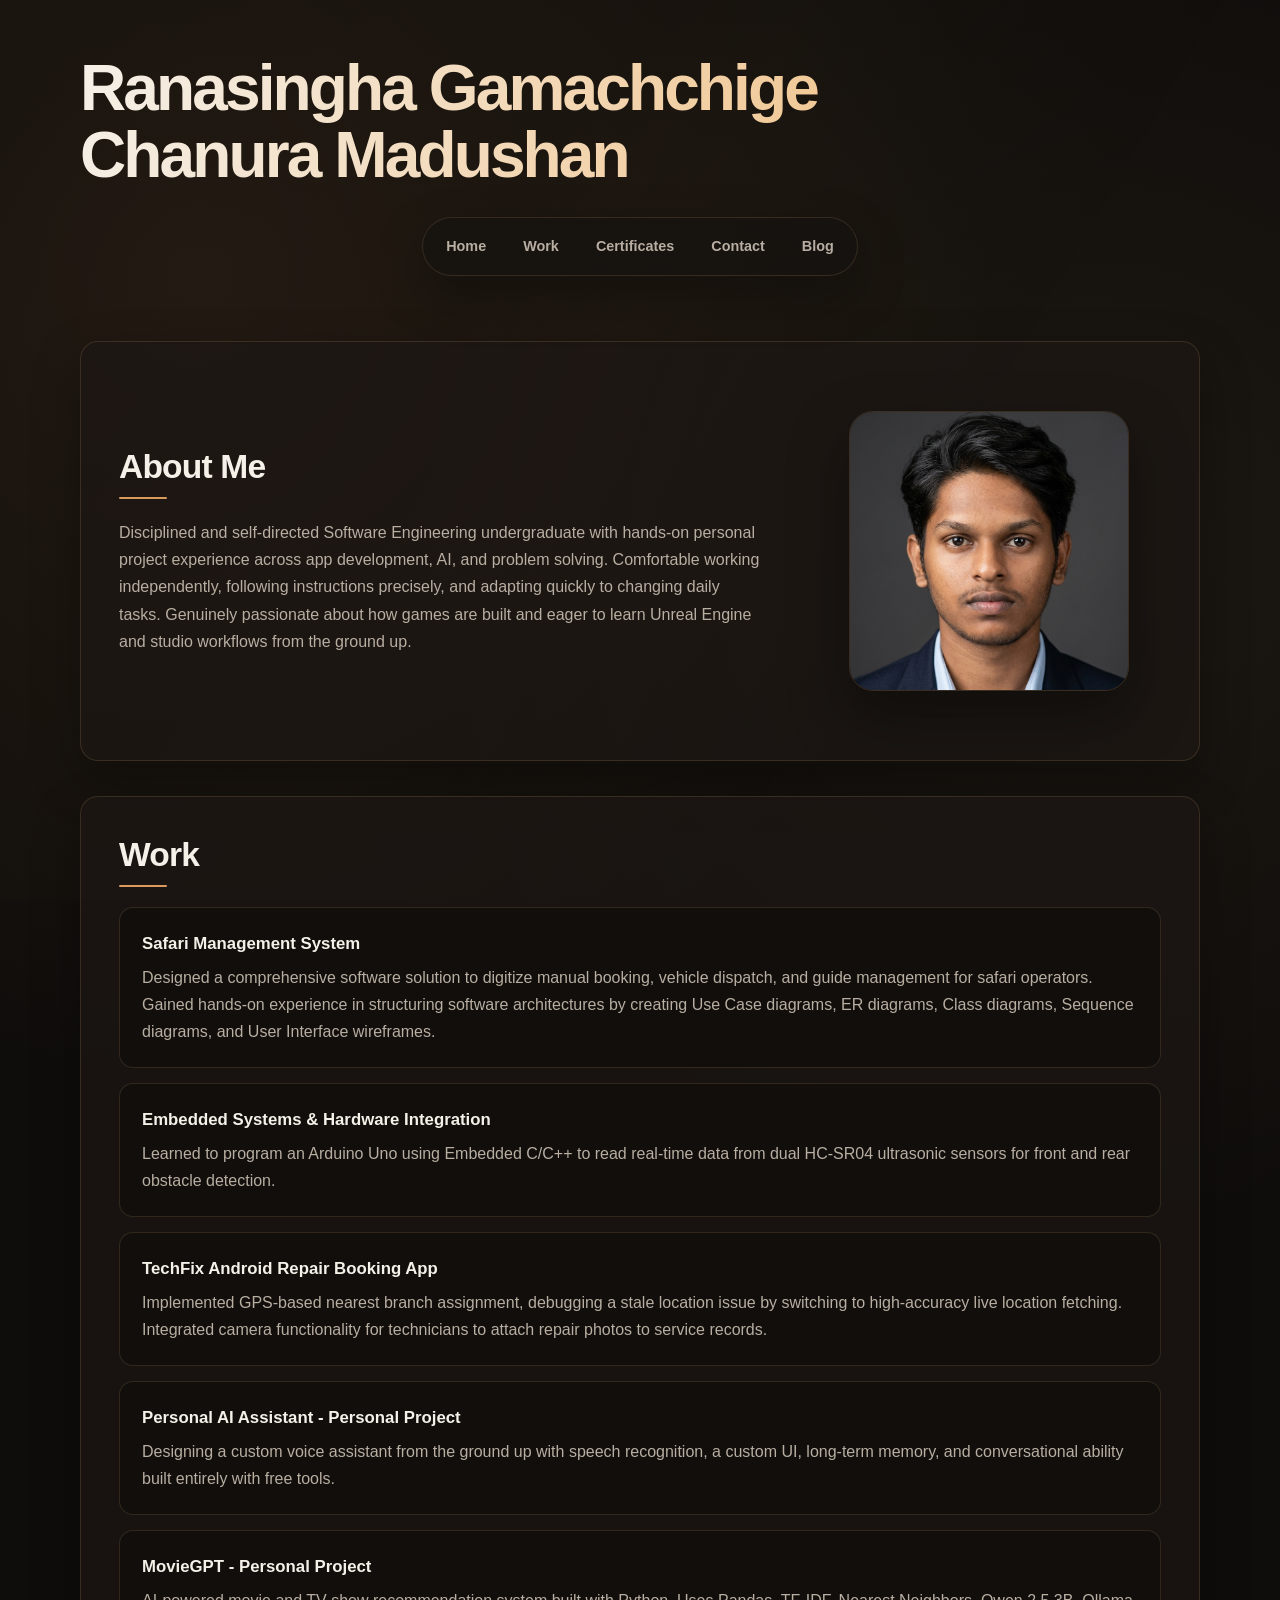
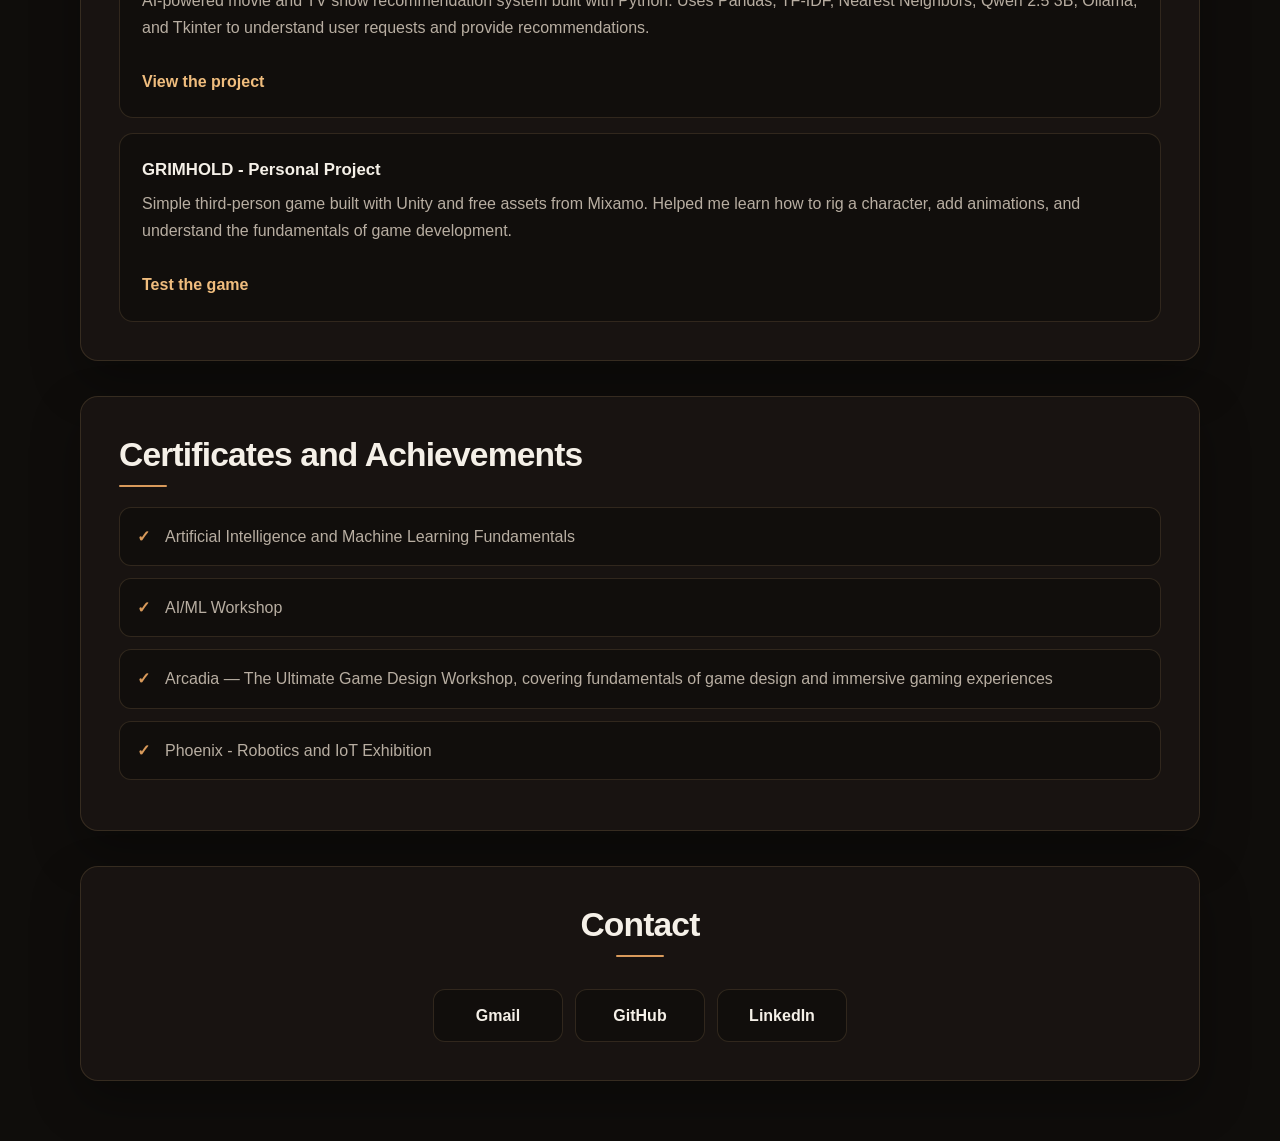
==== index.html @ 8b83798d "Add MovieGPT to personal projects" ====
<!DOCTYPE html>
<html lang="en">
<head>
    <meta charset="UTF-8">
    <meta name="viewport" content="width=device-width, initial-scale=1.0">
    <title>RGC Madushan</title>
    <link rel="stylesheet" href="style.css">
</head>

<body>

    <header>
        <h1>Ranasingha Gamachchige Chanura Madushan</h1>

        <nav>
            <a href="#home">Home</a>
            <a href="#work">Work</a>
            <a href="#certificatesandachievements">Certificates</a>
            <a href="#contact">Contact</a>
            <a href="blog.html">Blog</a>
        </nav>
    </header>

    <main>

        <section id="home" class="home">
            <div class="home-content">
                <h3>About Me</h3>

                <p>
                    Disciplined and self-directed Software Engineering undergraduate
                    with hands-on personal project experience across app development,
                    AI, and problem solving. Comfortable working independently,
                    following instructions precisely, and adapting quickly to changing
                    daily tasks. Genuinely passionate about how games are built and
                    eager to learn Unreal Engine and studio workflows from the ground up.
                </p>
            </div>

            <img src="pfp.png" alt="Image of Chanura">
        </section>


        <section id="work" class="work">
            <h3>Work</h3>

            <p>
                <strong>Safari Management System</strong><br>
                Designed a comprehensive software solution to digitize manual booking,
                vehicle dispatch, and guide management for safari operators. Gained
                hands-on experience in structuring software architectures by creating
                Use Case diagrams, ER diagrams, Class diagrams, Sequence diagrams,
                and User Interface wireframes.
            </p>

            <p>
                <strong>Embedded Systems & Hardware Integration</strong><br>
                Learned to program an Arduino Uno using Embedded C/C++ to read real-time
                data from dual HC-SR04 ultrasonic sensors for front and rear obstacle
                detection.
            </p>

            <p>
                <strong>TechFix Android Repair Booking App</strong><br>
                Implemented GPS-based nearest branch assignment, debugging a stale
                location issue by switching to high-accuracy live location fetching.
                Integrated camera functionality for technicians to attach repair
                photos to service records.
            </p>

            <p>
                <strong>Personal AI Assistant - Personal Project</strong><br>
                Designing a custom voice assistant from the ground up with speech
                recognition, a custom UI, long-term memory, and conversational ability
                built entirely with free tools.
            </p>

            <p>
                <strong>MovieGPT - Personal Project</strong><br>
                AI-powered movie and TV show recommendation system built with Python.
                Uses Pandas, TF-IDF, Nearest Neighbors, Qwen 2.5 3B, Ollama, and
                Tkinter to understand user requests and provide recommendations.
                <br><br>
                <a href="https://github.com/chanura-madushan/MovieGPT" target="_blank">
                    View the project
                </a>
            </p>

            <p>
                <strong>GRIMHOLD - Personal Project</strong><br>
                Simple third-person game built with Unity and free assets from Mixamo.
                Helped me learn how to rig a character, add animations, and understand
                the fundamentals of game development.
                <br><br>
                <a href="https://github.com/chanura-madushan/grimhold" target="_blank">
                    Test the game
                </a>
            </p>
        </section>


        <section id="certificatesandachievements" class="certificatesandachievements">
            <h3>Certificates and Achievements</h3>

            <ul>
                <li>Artificial Intelligence and Machine Learning Fundamentals</li>
                <li>AI/ML Workshop</li>
                <li>Arcadia — The Ultimate Game Design Workshop, covering fundamentals of game design and immersive gaming experiences</li>
                <li>Phoenix - Robotics and IoT Exhibition</li>
            </ul>
        </section>


        <section id="contact" class="contact">
            <h3>Contact</h3>

            <a href="mailto:chanuramadushan18@gmail.com">Gmail</a>
            <a href="https://github.com/chanura-madushan" target="_blank">GitHub</a>
            <a href="https://www.linkedin.com/in/rgcmadushan" target="_blank">LinkedIn</a>
        </section>

    </main>

</body>
</html>
---- style.css ----
:root {
    --bg: #0f0d0b;
    --bg-soft: #171310;
    --card: #1d1814;
    --card-hover: #251e19;
    --text: #f5f0e8;
    --muted: #b8aea2;
    --accent: #d99a5b;
    --accent-light: #f0bd7e;
    --border: rgba(240, 189, 126, 0.14);
    --shadow: 0 20px 50px rgba(0, 0, 0, 0.3);
    --radius: 18px;
    --max-width: 1120px;
}

* {
    box-sizing: border-box;
    margin: 0;
    padding: 0;
}

html {
    scroll-behavior: smooth;
    scroll-padding-top: 110px;
}

body {
    min-height: 100vh;
    font-family: -apple-system, BlinkMacSystemFont, "SF Pro Display", "SF Pro Text", "Helvetica Neue", Arial, sans-serif;
    color: var(--text);
    background:
        radial-gradient(circle at 15% 10%, rgba(217, 154, 91, 0.09), transparent 30%),
        radial-gradient(circle at 85% 20%, rgba(240, 189, 126, 0.06), transparent 28%),
        var(--bg);
    line-height: 1.7;
    overflow-x: hidden;
}

body::before {
    content: "";
    position: fixed;
    inset: 0;
    z-index: -1;
    pointer-events: none;
    background:
        linear-gradient(
            120deg,
            transparent 0%,
            rgba(217, 154, 91, 0.025) 45%,
            transparent 70%
        );
    animation: backgroundMove 12s ease-in-out infinite alternate;
}

a {
    color: inherit;
    text-decoration: none;
}

img {
    display: block;
    max-width: 100%;
}

header {
    width: min(92%, var(--max-width));
    margin: 0 auto;
    padding-top: 55px;
}

h1 {
    max-width: 950px;
    margin-bottom: 28px;
    font-size: clamp(2.2rem, 5vw, 4.5rem);
    line-height: 1.05;
    letter-spacing: -0.045em;
    font-weight: 700;
    background: linear-gradient(
        110deg,
        var(--text),
        var(--accent-light)
    );
    -webkit-background-clip: text;
    background-clip: text;
    color: transparent;
}

nav {
    position: sticky;
    top: 18px;
    z-index: 1000;
    display: flex;
    justify-content: center;
    align-items: center;
    flex-wrap: wrap;
    gap: 5px;
    width: fit-content;
    max-width: 100%;
    margin: 0 auto 65px;
    padding: 7px;
    background: rgba(23, 19, 16, 0.82);
    border: 1px solid var(--border);
    border-radius: 999px;
    box-shadow: var(--shadow);
    backdrop-filter: blur(18px);
}

nav a {
    padding: 9px 16px;
    border-radius: 999px;
    color: var(--muted);
    font-size: 0.9rem;
    font-weight: 600;
    transition:
        color 0.25s ease,
        background 0.25s ease,
        transform 0.25s ease;
}

nav a:hover {
    color: var(--text);
    background: rgba(217, 154, 91, 0.14);
    transform: translateY(-1px);
}

main {
    width: 100%;
}

section {
    width: min(92%, var(--max-width));
    margin: 0 auto 35px;
    padding: 38px;
    background: rgba(29, 24, 20, 0.7);
    border: 1px solid var(--border);
    border-radius: var(--radius);
    box-shadow: var(--shadow);
    animation: sectionAppear 0.8s ease both;
}

section h3 {
    margin-bottom: 20px;
    color: var(--text);
    font-size: clamp(1.6rem, 3vw, 2.1rem);
    line-height: 1.2;
    letter-spacing: -0.025em;
}

section h3::after {
    content: "";
    display: block;
    width: 48px;
    height: 2px;
    margin-top: 10px;
    background: var(--accent);
    border-radius: 999px;
}

p {
    color: var(--muted);
}

.home {
    display: grid;
    grid-template-columns: 1.5fr 0.8fr;
    gap: 55px;
    align-items: center;
    min-height: 420px;
}

.home-content {
    display: flex;
    flex-direction: column;
    justify-content: center;
}

.home p {
    max-width: 680px;
}

.home img {
    width: min(100%, 280px);
    aspect-ratio: 1;
    justify-self: center;
    object-fit: cover;
    border-radius: 24px;
    border: 1px solid var(--border);
    box-shadow: 0 25px 60px rgba(0, 0, 0, 0.4);
    transition:
        transform 0.4s ease,
        border-color 0.4s ease;
}

.home img:hover {
    transform: translateY(-6px);
    border-color: rgba(217, 154, 91, 0.4);
}

.work > p {
    margin-top: 15px;
    padding: 22px;
    background: rgba(15, 13, 11, 0.65);
    border: 1px solid var(--border);
    border-radius: 14px;
    transition:
        transform 0.3s ease,
        background 0.3s ease,
        border-color 0.3s ease;
}

.work > p:hover {
    transform: translateY(-4px);
    background: var(--card-hover);
    border-color: rgba(217, 154, 91, 0.3);
}

.work strong {
    display: inline-block;
    margin-bottom: 5px;
    color: var(--text);
    font-size: 1.05rem;
}

.work a {
    color: var(--accent-light);
    font-weight: 600;
    transition: color 0.2s ease;
}

.work a:hover {
    color: var(--text);
}

.certificatesandachievements ul {
    list-style: none;
}

.certificatesandachievements li {
    position: relative;
    margin: 12px 0;
    padding: 15px 18px 15px 45px;
    color: var(--muted);
    background: rgba(15, 13, 11, 0.65);
    border: 1px solid var(--border);
    border-radius: 12px;
    transition:
        transform 0.25s ease,
        border-color 0.25s ease;
}

.certificatesandachievements li::before {
    content: "✓";
    position: absolute;
    left: 17px;
    color: var(--accent);
    font-weight: 700;
}

.certificatesandachievements li:hover {
    transform: translateX(4px);
    border-color: rgba(217, 154, 91, 0.3);
}

.contact {
    display: flex;
    justify-content: center;
    align-items: center;
    flex-wrap: wrap;
    gap: 12px;
    margin-bottom: 60px;
}

.contact h3 {
    width: 100%;
    text-align: center;
}

.contact h3::after {
    margin-left: auto;
    margin-right: auto;
}

.contact a {
    min-width: 130px;
    padding: 12px 20px;
    text-align: center;
    color: var(--text);
    background: rgba(15, 13, 11, 0.65);
    border: 1px solid var(--border);
    border-radius: 12px;
    font-weight: 600;
    transition:
        color 0.25s ease,
        background 0.25s ease,
        border-color 0.25s ease,
        transform 0.25s ease;
}

.contact a:hover {
    color: #17110c;
    background: var(--accent);
    border-color: var(--accent);
    transform: translateY(-3px);
}

::selection {
    color: #17110c;
    background: var(--accent);
}

::-webkit-scrollbar {
    width: 9px;
}

::-webkit-scrollbar-track {
    background: var(--bg);
}

::-webkit-scrollbar-thumb {
    background: #3a3028;
    border-radius: 10px;
}

::-webkit-scrollbar-thumb:hover {
    background: #58483b;
}

@keyframes backgroundMove {
    0% {
        transform: translate3d(-2%, -1%, 0) scale(1);
    }

    100% {
        transform: translate3d(2%, 1%, 0) scale(1.05);
    }
}

@keyframes sectionAppear {
    from {
        opacity: 0;
        transform: translateY(18px);
    }

    to {
        opacity: 1;
        transform: translateY(0);
    }
}

@media (max-width: 780px) {
    header {
        padding-top: 30px;
    }

    h1 {
        margin-bottom: 22px;
    }

    nav {
        position: static;
        width: 92%;
        margin-bottom: 35px;
        border-radius: 16px;
    }

    nav a {
        flex: 1 1 110px;
        text-align: center;
    }

    section {
        padding: 26px;
    }

    .home {
        grid-template-columns: 1fr;
        gap: 30px;
        min-height: auto;
    }

    .home img {
        grid-row: 1;
        width: 220px;
    }

    .home-content {
        grid-row: 2;
    }
}

@media (max-width: 480px) {
    header {
        width: 94%;
    }

    h1 {
        font-size: 2.2rem;
    }

    nav {
        width: 94%;
        padding: 6px;
    }

    nav a {
        padding: 8px 9px;
        font-size: 0.82rem;
    }

    section {
        width: 94%;
        padding: 21px;
        border-radius: 14px;
    }

    .home img {
        width: 190px;
    }

    .contact {
        flex-direction: column;
    }

    .contact a {
        width: 100%;
    }
}
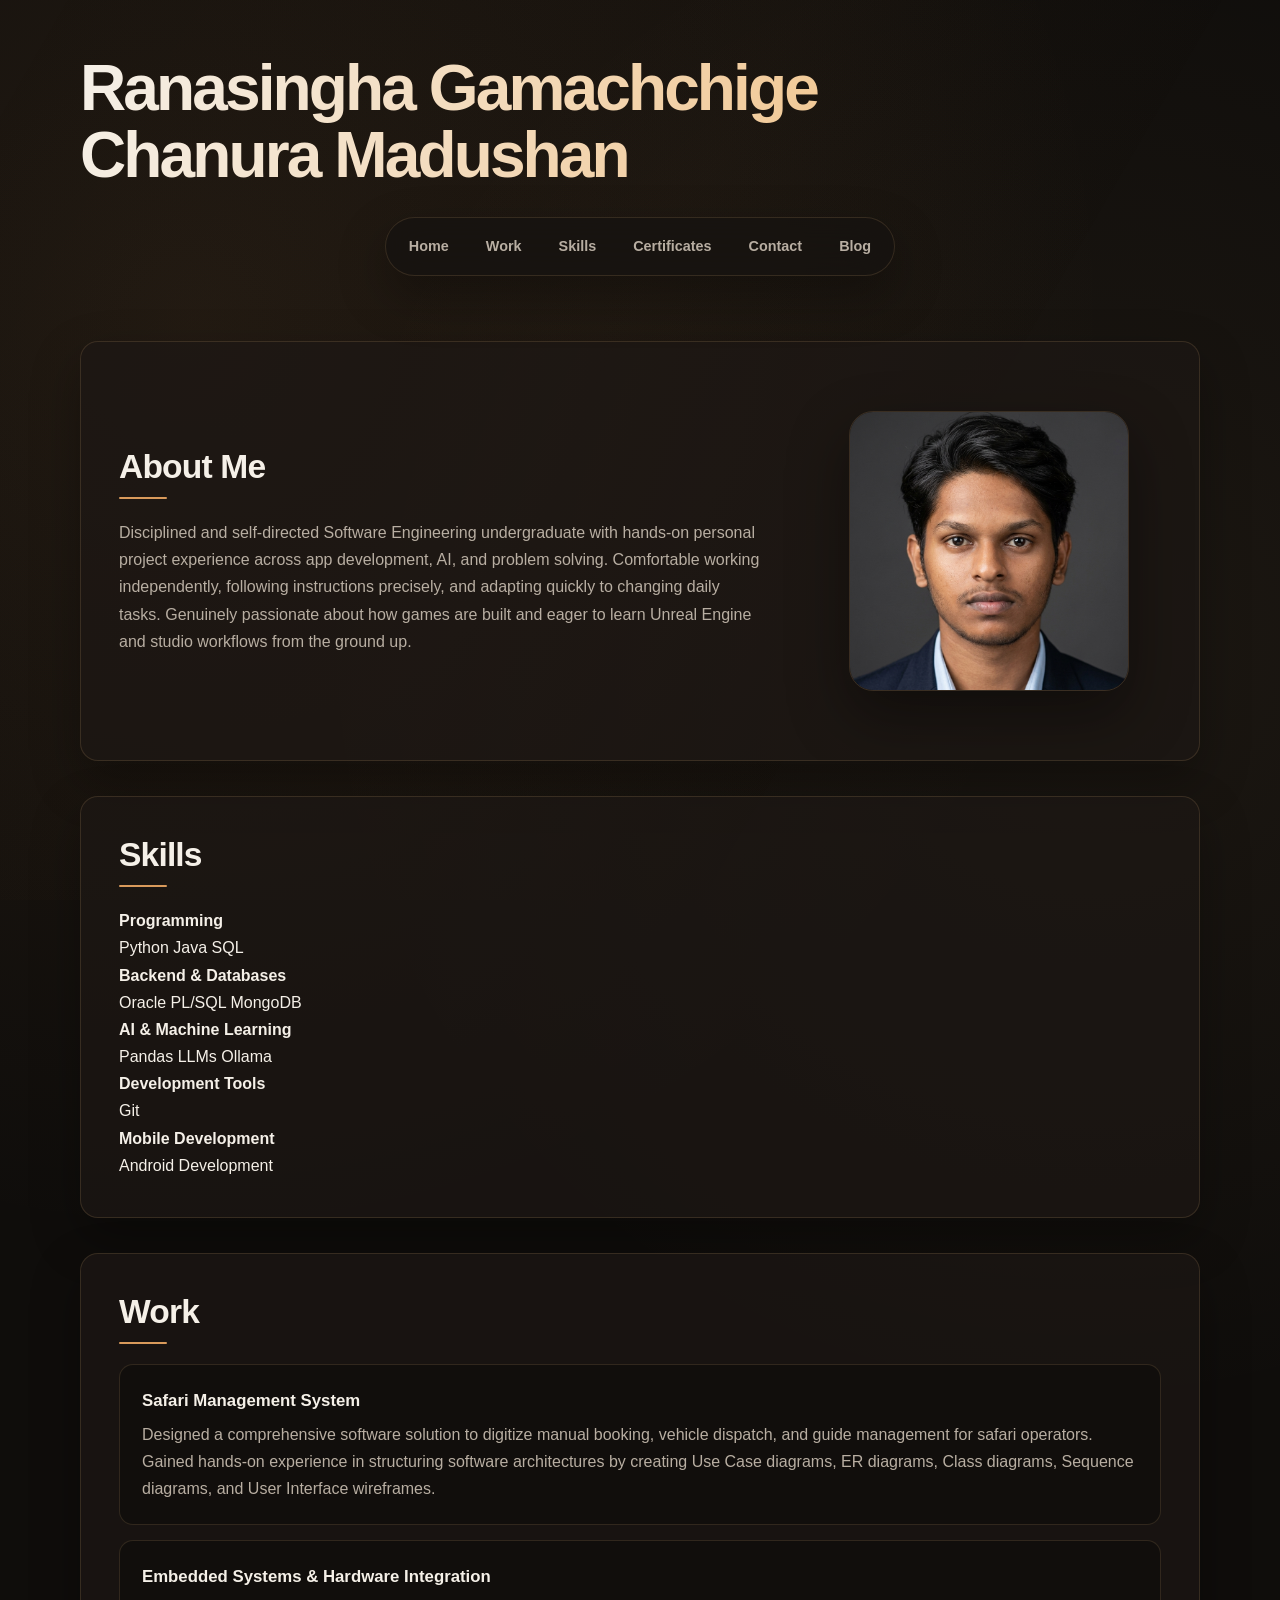
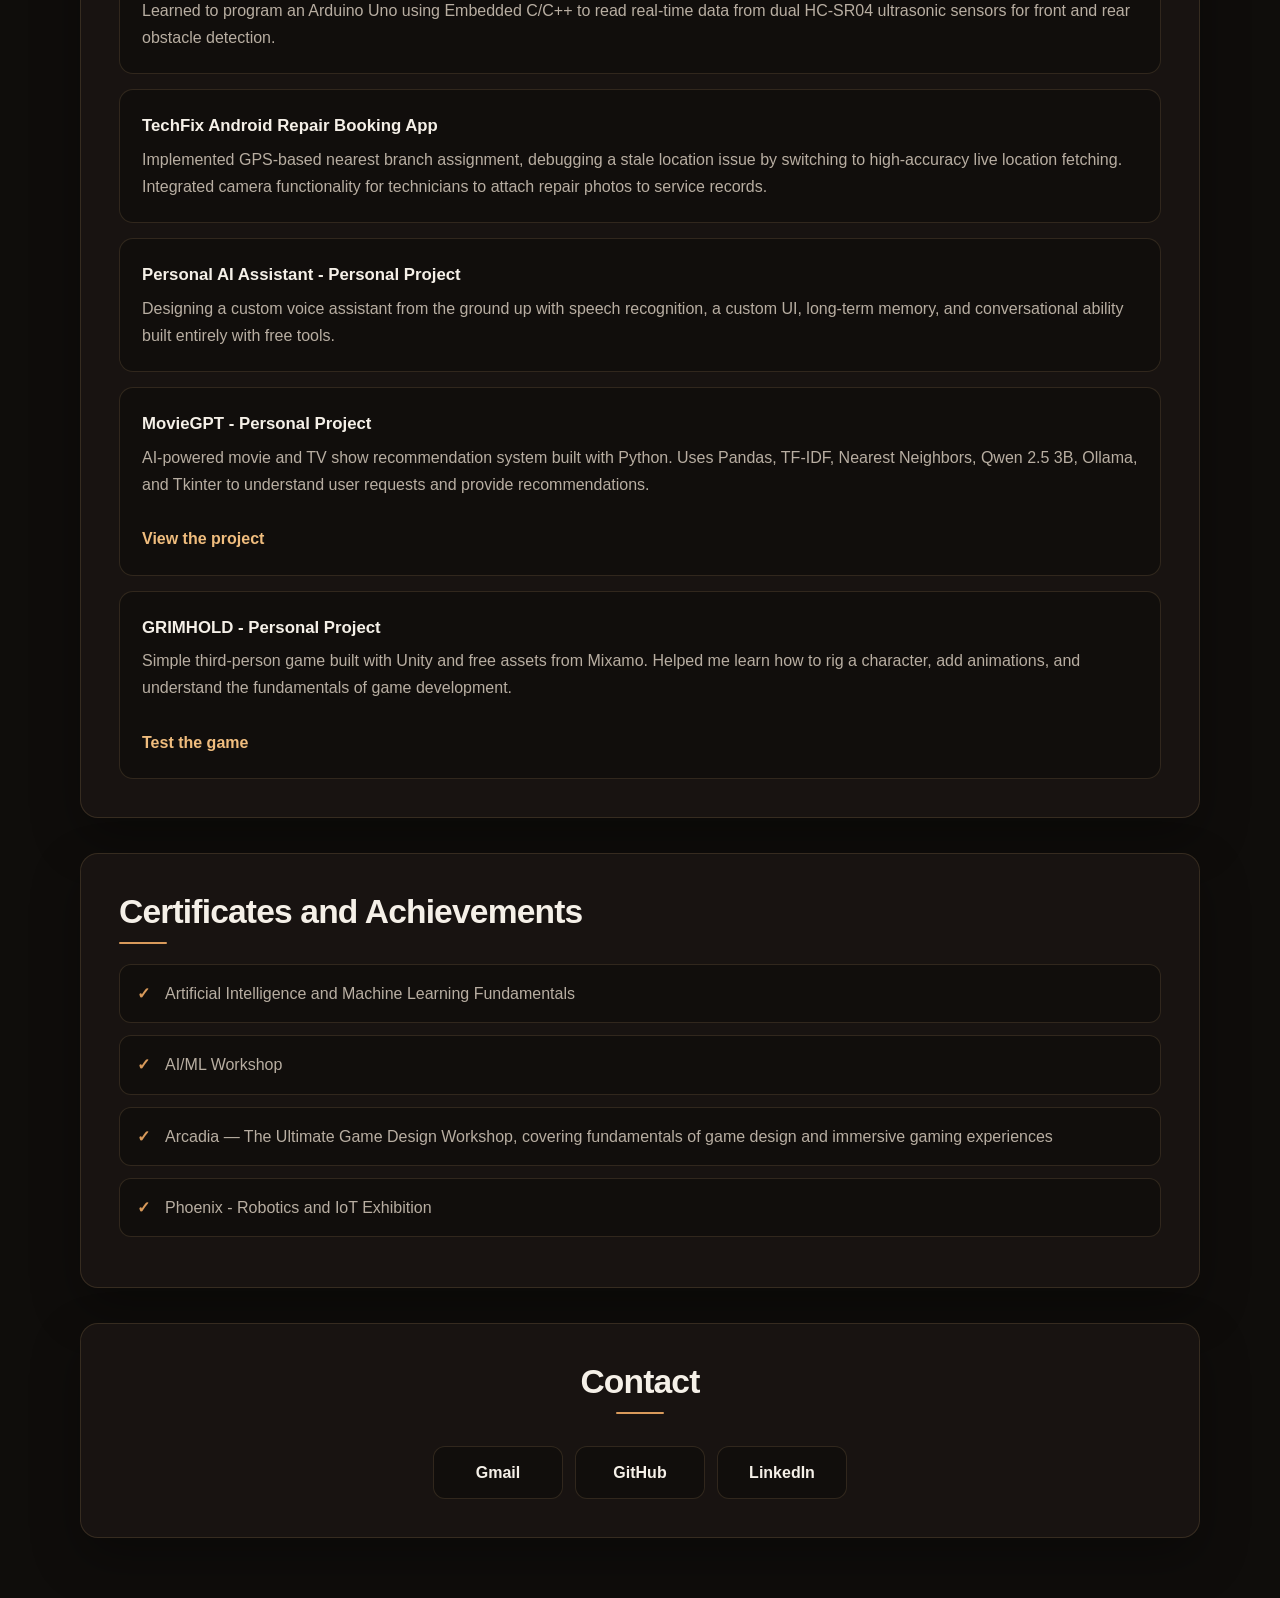
==== commit 7bdb3fde: "Add categorized skills section" ====
--- a/index.html
+++ b/index.html
@@ -15,6 +15,7 @@
         <nav>
             <a href="#home">Home</a>
             <a href="#work">Work</a>
+            <a href="#skills">Skills</a>
             <a href="#certificatesandachievements">Certificates</a>
             <a href="#contact">Contact</a>
             <a href="blog.html">Blog</a>
@@ -38,6 +39,53 @@
             </div>
 
             <img src="pfp.png" alt="Image of Chanura">
+        </section>
+
+
+        <section id="skills" class="skills">
+            <h3>Skills</h3>
+
+            <div class="skills-grid">
+                <div class="skill-category">
+                    <h4>Programming</h4>
+                    <div class="skill-list">
+                        <span>Python</span>
+                        <span>Java</span>
+                        <span>SQL</span>
+                    </div>
+                </div>
+
+                <div class="skill-category">
+                    <h4>Backend & Databases</h4>
+                    <div class="skill-list">
+                        <span>Oracle PL/SQL</span>
+                        <span>MongoDB</span>
+                    </div>
+                </div>
+
+                <div class="skill-category">
+                    <h4>AI & Machine Learning</h4>
+                    <div class="skill-list">
+                        <span>Pandas</span>
+                        <span>LLMs</span>
+                        <span>Ollama</span>
+                    </div>
+                </div>
+
+                <div class="skill-category">
+                    <h4>Development Tools</h4>
+                    <div class="skill-list">
+                        <span>Git</span>
+                    </div>
+                </div>
+
+                <div class="skill-category">
+                    <h4>Mobile Development</h4>
+                    <div class="skill-list">
+                        <span>Android Development</span>
+                    </div>
+                </div>
+            </div>
         </section>
 
 
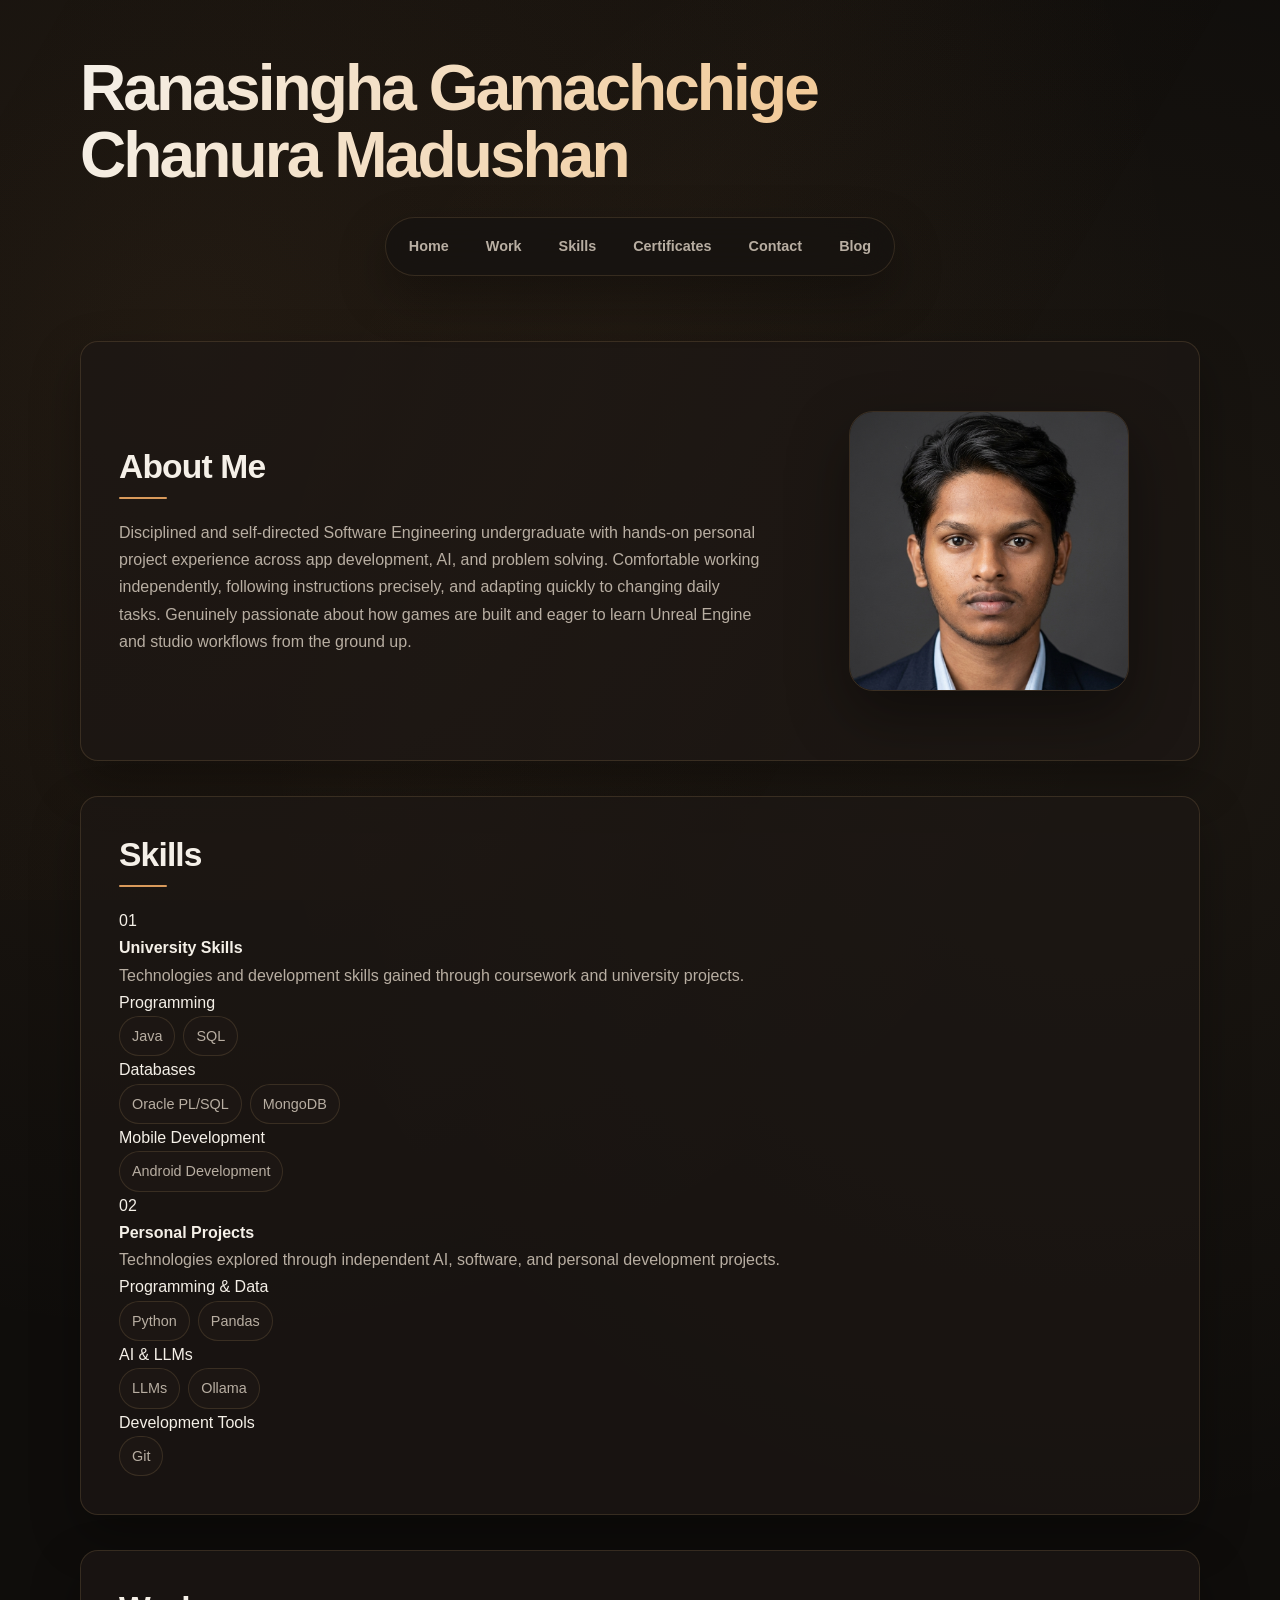
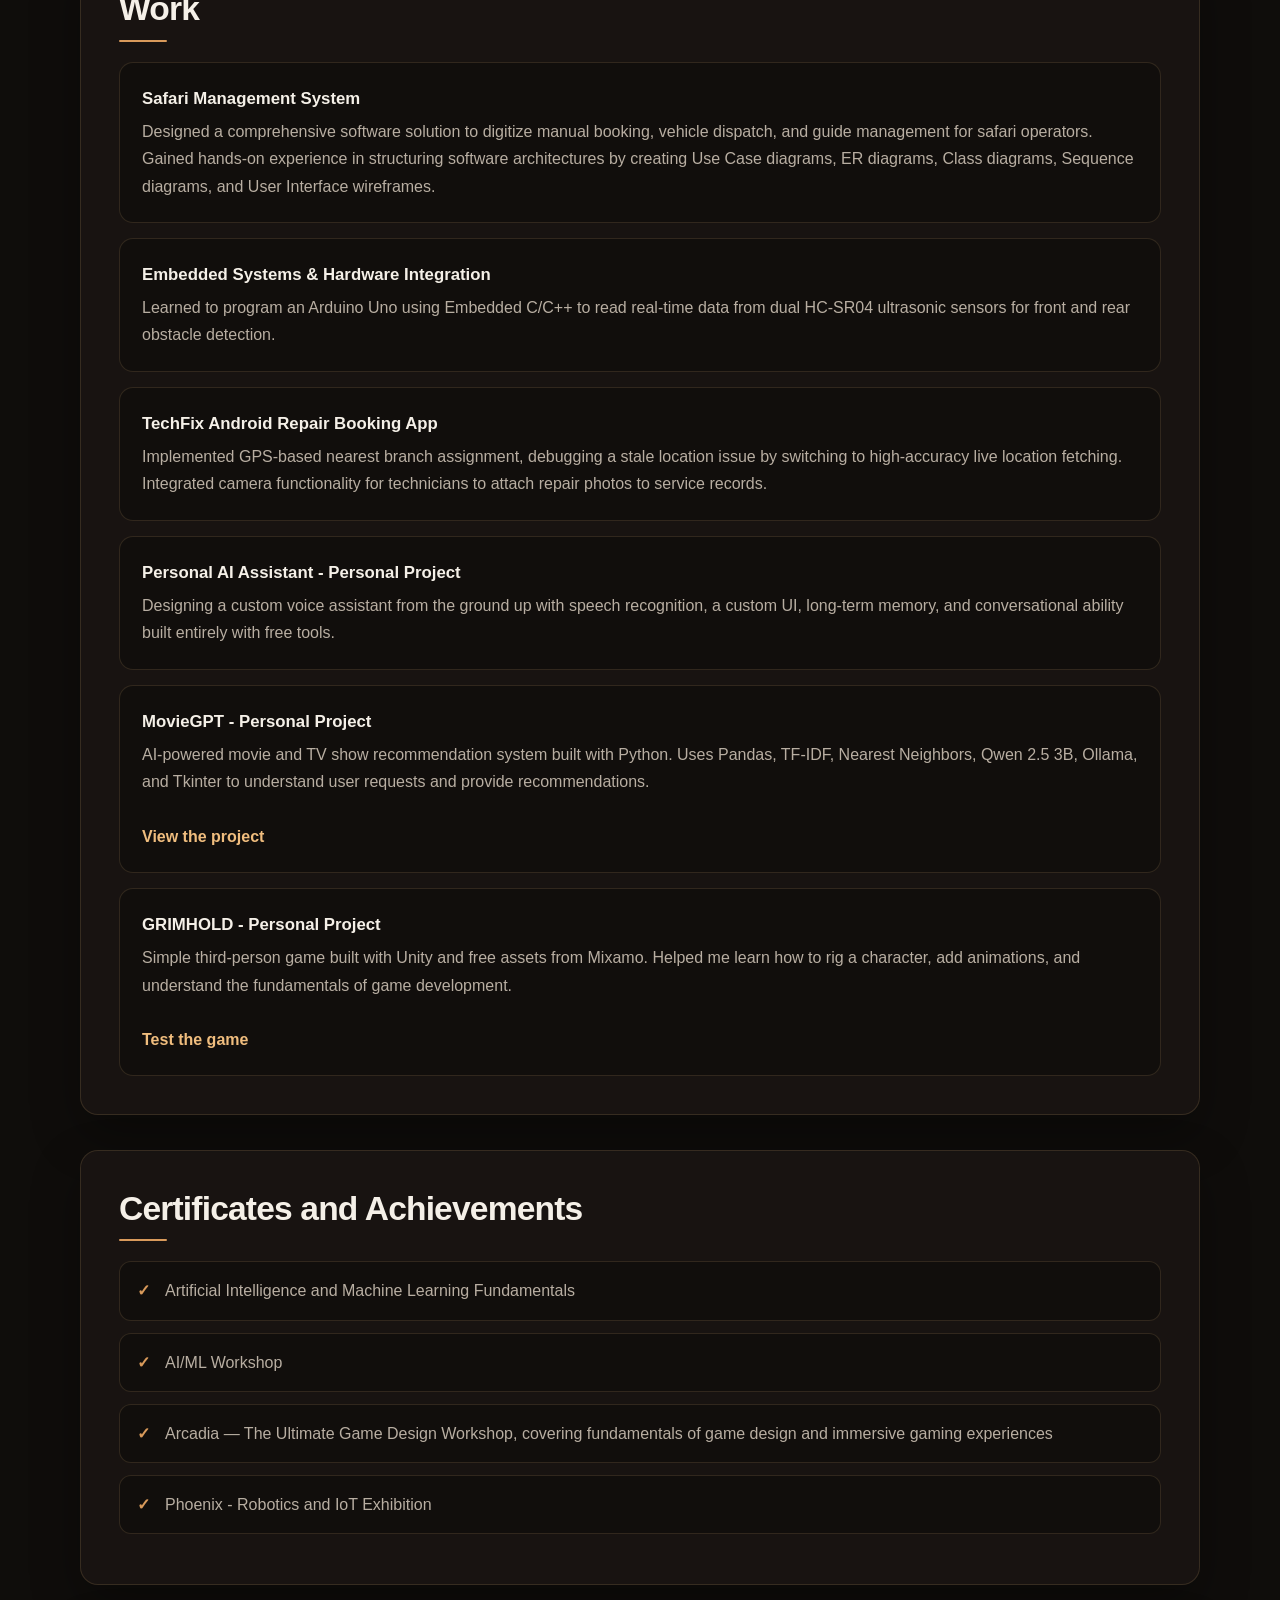
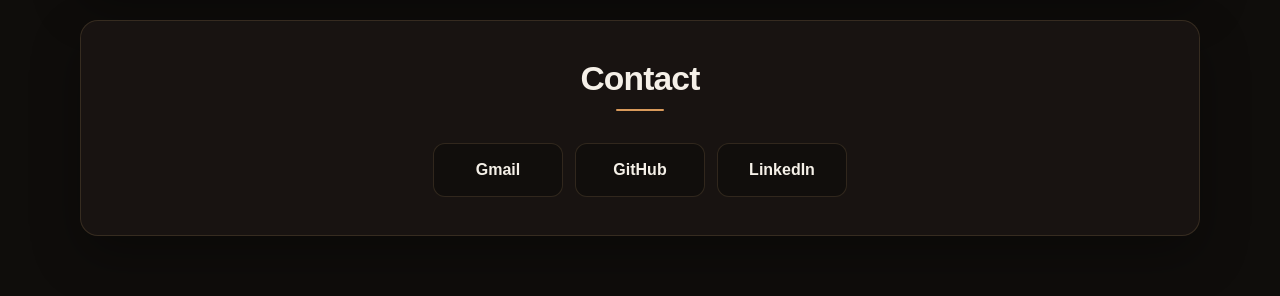
==== commit de07d938: "Separate university and personal skills" ====
--- a/index.html
+++ b/index.html
@@ -45,44 +45,74 @@
         <section id="skills" class="skills">
             <h3>Skills</h3>
 
-            <div class="skills-grid">
-                <div class="skill-category">
-                    <h4>Programming</h4>
-                    <div class="skill-list">
-                        <span>Python</span>
-                        <span>Java</span>
-                        <span>SQL</span>
+            <div class="skills-cards">
+                <div class="skills-card">
+                    <div class="skills-card-header">
+                        <span class="skills-card-number">01</span>
+                        <div>
+                            <h4>University Skills</h4>
+                            <p>Technologies and development skills gained through coursework and university projects.</p>
+                        </div>
+                    </div>
+
+                    <div class="skill-groups">
+                        <div class="skill-group">
+                            <span class="skill-label">Programming</span>
+                            <div class="skill-list">
+                                <span>Java</span>
+                                <span>SQL</span>
+                            </div>
+                        </div>
+
+                        <div class="skill-group">
+                            <span class="skill-label">Databases</span>
+                            <div class="skill-list">
+                                <span>Oracle PL/SQL</span>
+                                <span>MongoDB</span>
+                            </div>
+                        </div>
+
+                        <div class="skill-group">
+                            <span class="skill-label">Mobile Development</span>
+                            <div class="skill-list">
+                                <span>Android Development</span>
+                            </div>
+                        </div>
                     </div>
                 </div>
 
-                <div class="skill-category">
-                    <h4>Backend & Databases</h4>
-                    <div class="skill-list">
-                        <span>Oracle PL/SQL</span>
-                        <span>MongoDB</span>
-                    </div>
-                </div>
-
-                <div class="skill-category">
-                    <h4>AI & Machine Learning</h4>
-                    <div class="skill-list">
-                        <span>Pandas</span>
-                        <span>LLMs</span>
-                        <span>Ollama</span>
-                    </div>
-                </div>
-
-                <div class="skill-category">
-                    <h4>Development Tools</h4>
-                    <div class="skill-list">
-                        <span>Git</span>
-                    </div>
-                </div>
-
-                <div class="skill-category">
-                    <h4>Mobile Development</h4>
-                    <div class="skill-list">
-                        <span>Android Development</span>
+                <div class="skills-card skills-card-personal">
+                    <div class="skills-card-header">
+                        <span class="skills-card-number">02</span>
+                        <div>
+                            <h4>Personal Projects</h4>
+                            <p>Technologies explored through independent AI, software, and personal development projects.</p>
+                        </div>
+                    </div>
+
+                    <div class="skill-groups">
+                        <div class="skill-group">
+                            <span class="skill-label">Programming & Data</span>
+                            <div class="skill-list">
+                                <span>Python</span>
+                                <span>Pandas</span>
+                            </div>
+                        </div>
+
+                        <div class="skill-group">
+                            <span class="skill-label">AI & LLMs</span>
+                            <div class="skill-list">
+                                <span>LLMs</span>
+                                <span>Ollama</span>
+                            </div>
+                        </div>
+
+                        <div class="skill-group">
+                            <span class="skill-label">Development Tools</span>
+                            <div class="skill-list">
+                                <span>Git</span>
+                            </div>
+                        </div>
                     </div>
                 </div>
             </div>
--- a/style.css
+++ b/style.css
@@ -424,4 +424,54 @@
     .contact a {
         width: 100%;
     }
-}+}
+
+.skills-grid {
+    display: grid;
+    grid-template-columns: repeat(2, minmax(0, 1fr));
+    gap: 16px;
+}
+
+.skill-category {
+    padding: 22px;
+    background: rgba(15, 13, 11, 0.65);
+    border: 1px solid var(--border);
+    border-radius: 14px;
+    transition:
+        transform 0.3s ease,
+        background 0.3s ease,
+        border-color 0.3s ease;
+}
+
+.skill-category:hover {
+    transform: translateY(-4px);
+    background: var(--card-hover);
+    border-color: rgba(217, 154, 91, 0.3);
+}
+
+.skill-category h4 {
+    margin-bottom: 14px;
+    color: var(--text);
+    font-size: 1.05rem;
+}
+
+.skill-list {
+    display: flex;
+    flex-wrap: wrap;
+    gap: 8px;
+}
+
+.skill-list span {
+    padding: 7px 12px;
+    color: var(--muted);
+    background: rgba(29, 24, 20, 0.9);
+    border: 1px solid var(--border);
+    border-radius: 999px;
+    font-size: 0.9rem;
+}
+
+@media (max-width: 780px) {
+    .skills-grid {
+        grid-template-columns: 1fr;
+    }
+}
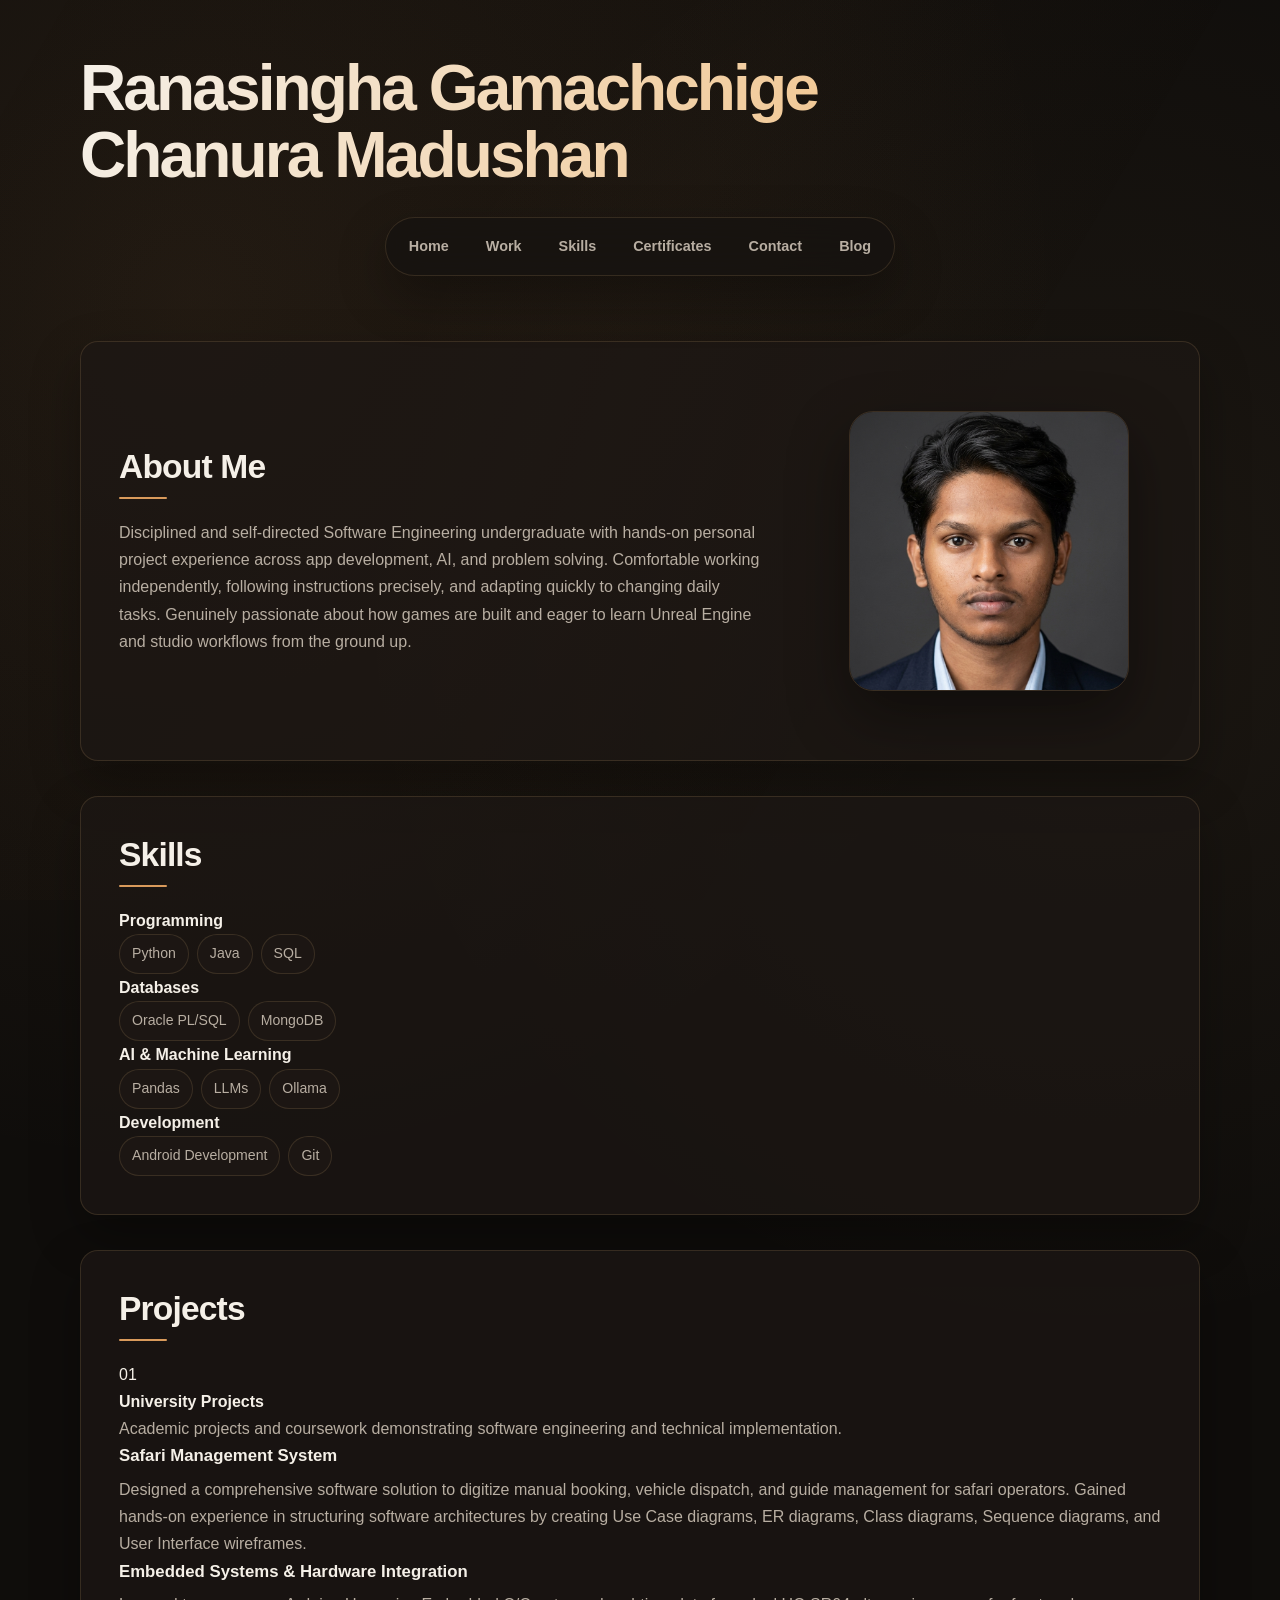
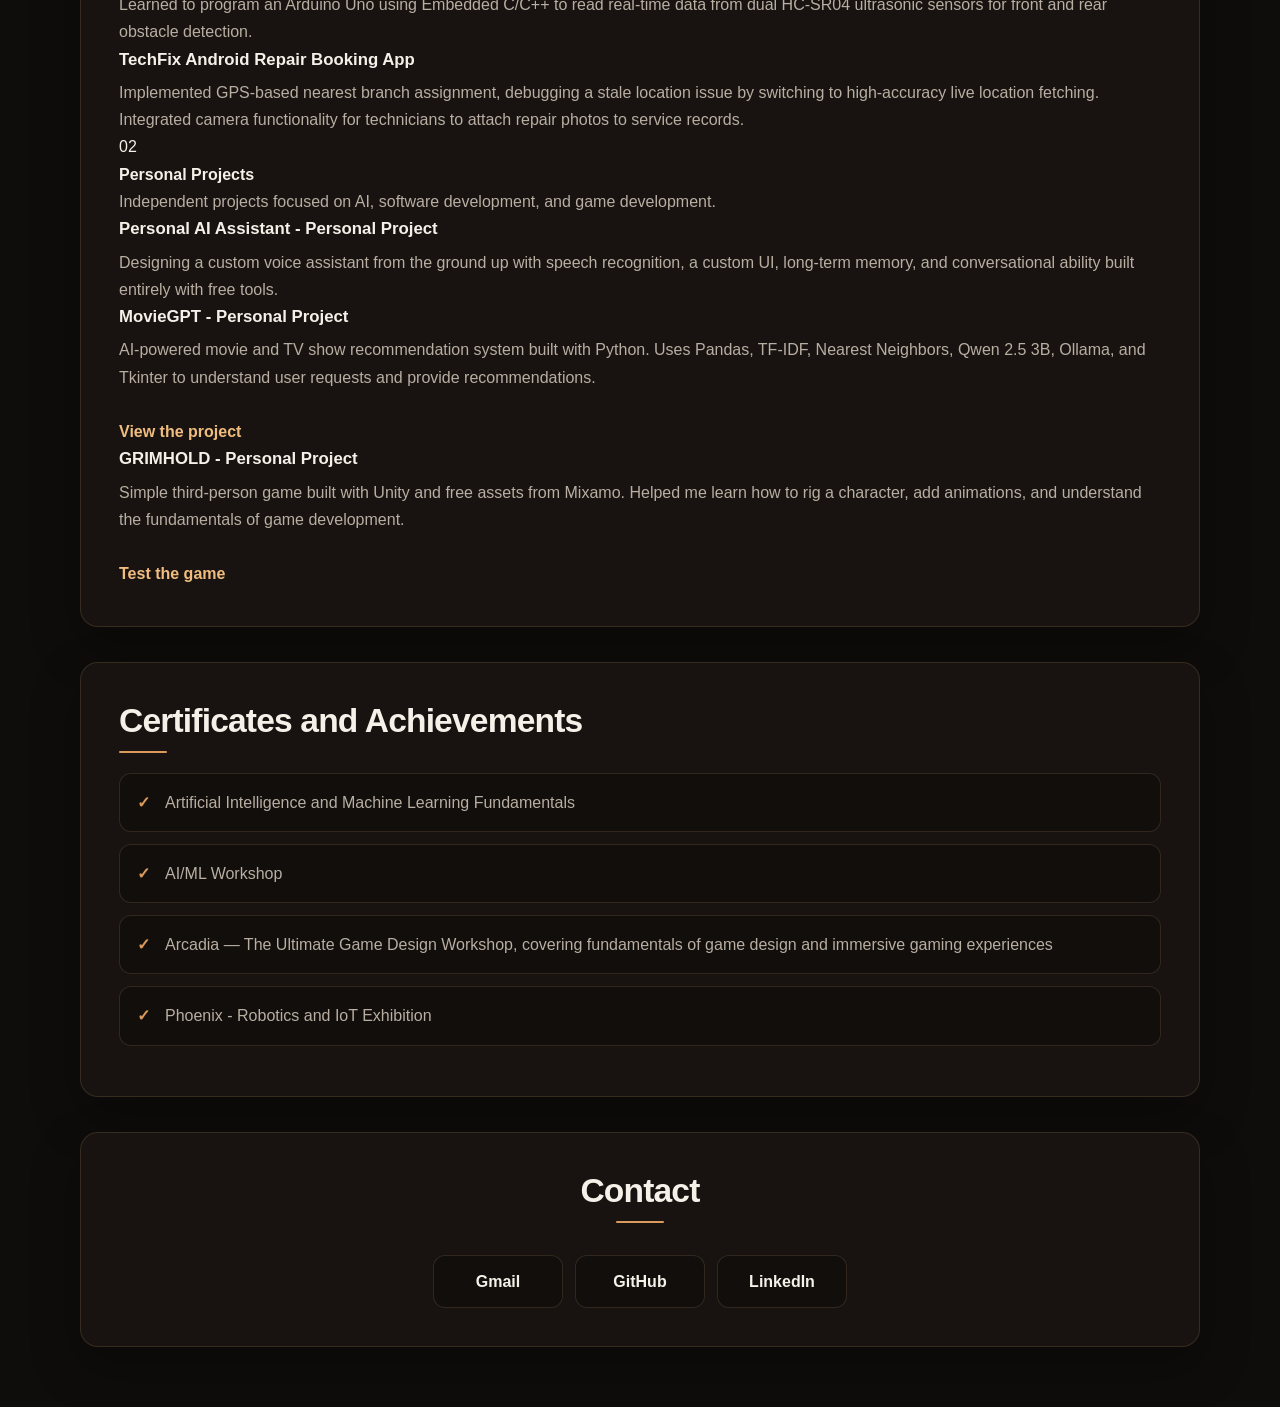
==== commit 71e82e76: "Organize projects by university and personal" ====
--- a/index.html
+++ b/index.html
@@ -45,83 +45,33 @@
         <section id="skills" class="skills">
             <h3>Skills</h3>
 
-            <div class="skills-cards">
-                <div class="skills-card">
-                    <div class="skills-card-header">
-                        <span class="skills-card-number">01</span>
-                        <div>
-                            <h4>University Skills</h4>
-                            <p>Technologies and development skills gained through coursework and university projects.</p>
-                        </div>
-                    </div>
-
-                    <div class="skill-groups">
-                        <div class="skill-group">
-                            <span class="skill-label">Programming</span>
-                            <div class="skill-list">
-                                <span>Java</span>
-                                <span>SQL</span>
-                            </div>
-                        </div>
-
-                        <div class="skill-group">
-                            <span class="skill-label">Databases</span>
-                            <div class="skill-list">
-                                <span>Oracle PL/SQL</span>
-                                <span>MongoDB</span>
-                            </div>
-                        </div>
-
-                        <div class="skill-group">
-                            <span class="skill-label">Mobile Development</span>
-                            <div class="skill-list">
-                                <span>Android Development</span>
-                            </div>
-                        </div>
-                    </div>
+            <div class="skills-grid">
+                <div class="skill-category">
+                    <h4>Programming</h4>
+                    <div class="skill-list"><span>Python</span><span>Java</span><span>SQL</span></div>
                 </div>
-
-                <div class="skills-card skills-card-personal">
-                    <div class="skills-card-header">
-                        <span class="skills-card-number">02</span>
-                        <div>
-                            <h4>Personal Projects</h4>
-                            <p>Technologies explored through independent AI, software, and personal development projects.</p>
-                        </div>
-                    </div>
-
-                    <div class="skill-groups">
-                        <div class="skill-group">
-                            <span class="skill-label">Programming & Data</span>
-                            <div class="skill-list">
-                                <span>Python</span>
-                                <span>Pandas</span>
-                            </div>
-                        </div>
-
-                        <div class="skill-group">
-                            <span class="skill-label">AI & LLMs</span>
-                            <div class="skill-list">
-                                <span>LLMs</span>
-                                <span>Ollama</span>
-                            </div>
-                        </div>
-
-                        <div class="skill-group">
-                            <span class="skill-label">Development Tools</span>
-                            <div class="skill-list">
-                                <span>Git</span>
-                            </div>
-                        </div>
-                    </div>
+                <div class="skill-category">
+                    <h4>Databases</h4>
+                    <div class="skill-list"><span>Oracle PL/SQL</span><span>MongoDB</span></div>
+                </div>
+                <div class="skill-category">
+                    <h4>AI & Machine Learning</h4>
+                    <div class="skill-list"><span>Pandas</span><span>LLMs</span><span>Ollama</span></div>
+                </div>
+                <div class="skill-category">
+                    <h4>Development</h4>
+                    <div class="skill-list"><span>Android Development</span><span>Git</span></div>
                 </div>
             </div>
         </section>
 
 
-        <section id="work" class="work">
-            <h3>Work</h3>
+                <section id="work" class="work">
+            <h3>Projects</h3>
 
+            <div class="project-columns">
+                <div class="project-card university-projects">
+                    <div class="project-card-header"><span class="project-number">01</span><div><h4>University Projects</h4><p>Academic projects and coursework demonstrating software engineering and technical implementation.</p></div></div>
             <p>
                 <strong>Safari Management System</strong><br>
                 Designed a comprehensive software solution to digitize manual booking,
@@ -145,7 +95,10 @@
                 Integrated camera functionality for technicians to attach repair
                 photos to service records.
             </p>
+                </div>
 
+                <div class="project-card personal-projects">
+                    <div class="project-card-header"><span class="project-number">02</span><div><h4>Personal Projects</h4><p>Independent projects focused on AI, software development, and game development.</p></div></div>
             <p>
                 <strong>Personal AI Assistant - Personal Project</strong><br>
                 Designing a custom voice assistant from the ground up with speech
@@ -174,6 +127,8 @@
                     Test the game
                 </a>
             </p>
+                </div>
+            </div>
         </section>
 
 
--- a/style.css
+++ b/style.css
@@ -426,33 +426,101 @@
     }
 }
 
-.skills-grid {
+.skills-cards {
     display: grid;
     grid-template-columns: repeat(2, minmax(0, 1fr));
-    gap: 16px;
-}
-
-.skill-category {
-    padding: 22px;
-    background: rgba(15, 13, 11, 0.65);
+    gap: 20px;
+}
+
+.skills-card {
+    position: relative;
+    overflow: hidden;
+    padding: 30px;
+    background:
+        linear-gradient(145deg, rgba(217, 154, 91, 0.08), transparent 42%),
+        rgba(15, 13, 11, 0.72);
     border: 1px solid var(--border);
-    border-radius: 14px;
+    border-radius: 18px;
     transition:
         transform 0.3s ease,
-        background 0.3s ease,
-        border-color 0.3s ease;
-}
-
-.skill-category:hover {
-    transform: translateY(-4px);
-    background: var(--card-hover);
-    border-color: rgba(217, 154, 91, 0.3);
-}
-
-.skill-category h4 {
-    margin-bottom: 14px;
+        border-color 0.3s ease,
+        box-shadow 0.3s ease;
+}
+
+.skills-card::before {
+    content: "";
+    position: absolute;
+    top: 0;
+    left: 0;
+    width: 100%;
+    height: 3px;
+    background: linear-gradient(90deg, var(--accent), transparent);
+    opacity: 0.9;
+}
+
+.skills-card:hover {
+    transform: translateY(-5px);
+    border-color: rgba(217, 154, 91, 0.35);
+    box-shadow: 0 22px 45px rgba(0, 0, 0, 0.28);
+}
+
+.skills-card-personal::before {
+    background: linear-gradient(90deg, var(--accent-light), transparent);
+}
+
+.skills-card-header {
+    display: flex;
+    gap: 18px;
+    align-items: flex-start;
+    margin-bottom: 28px;
+}
+
+.skills-card-number {
+    flex: 0 0 auto;
+    display: grid;
+    place-items: center;
+    width: 42px;
+    height: 42px;
+    color: var(--accent-light);
+    background: rgba(217, 154, 91, 0.1);
+    border: 1px solid var(--border);
+    border-radius: 12px;
+    font-size: 0.78rem;
+    font-weight: 700;
+    letter-spacing: 0.08em;
+}
+
+.skills-card h4 {
+    margin-bottom: 5px;
     color: var(--text);
-    font-size: 1.05rem;
+    font-size: 1.25rem;
+    letter-spacing: -0.015em;
+}
+
+.skills-card-header p {
+    color: var(--muted);
+    font-size: 0.9rem;
+    line-height: 1.55;
+}
+
+.skill-groups {
+    display: grid;
+    gap: 20px;
+}
+
+.skill-group {
+    padding-top: 18px;
+    border-top: 1px solid rgba(240, 189, 126, 0.09);
+}
+
+.skill-label {
+    display: block;
+    margin-bottom: 10px;
+    color: var(--text);
+    font-size: 0.78rem;
+    font-weight: 700;
+    letter-spacing: 0.08em;
+    text-transform: uppercase;
 }
 
 .skill-list {
@@ -467,11 +535,21 @@
     background: rgba(29, 24, 20, 0.9);
     border: 1px solid var(--border);
     border-radius: 999px;
-    font-size: 0.9rem;
+    font-size: 0.88rem;
+    transition:
+        color 0.2s ease,
+        border-color 0.2s ease,
+        background 0.2s ease;
+}
+
+.skill-list span:hover {
+    color: var(--text);
+    background: rgba(217, 154, 91, 0.1);
+    border-color: rgba(217, 154, 91, 0.3);
 }
 
 @media (max-width: 780px) {
-    .skills-grid {
+    .skills-cards {
         grid-template-columns: 1fr;
     }
 }
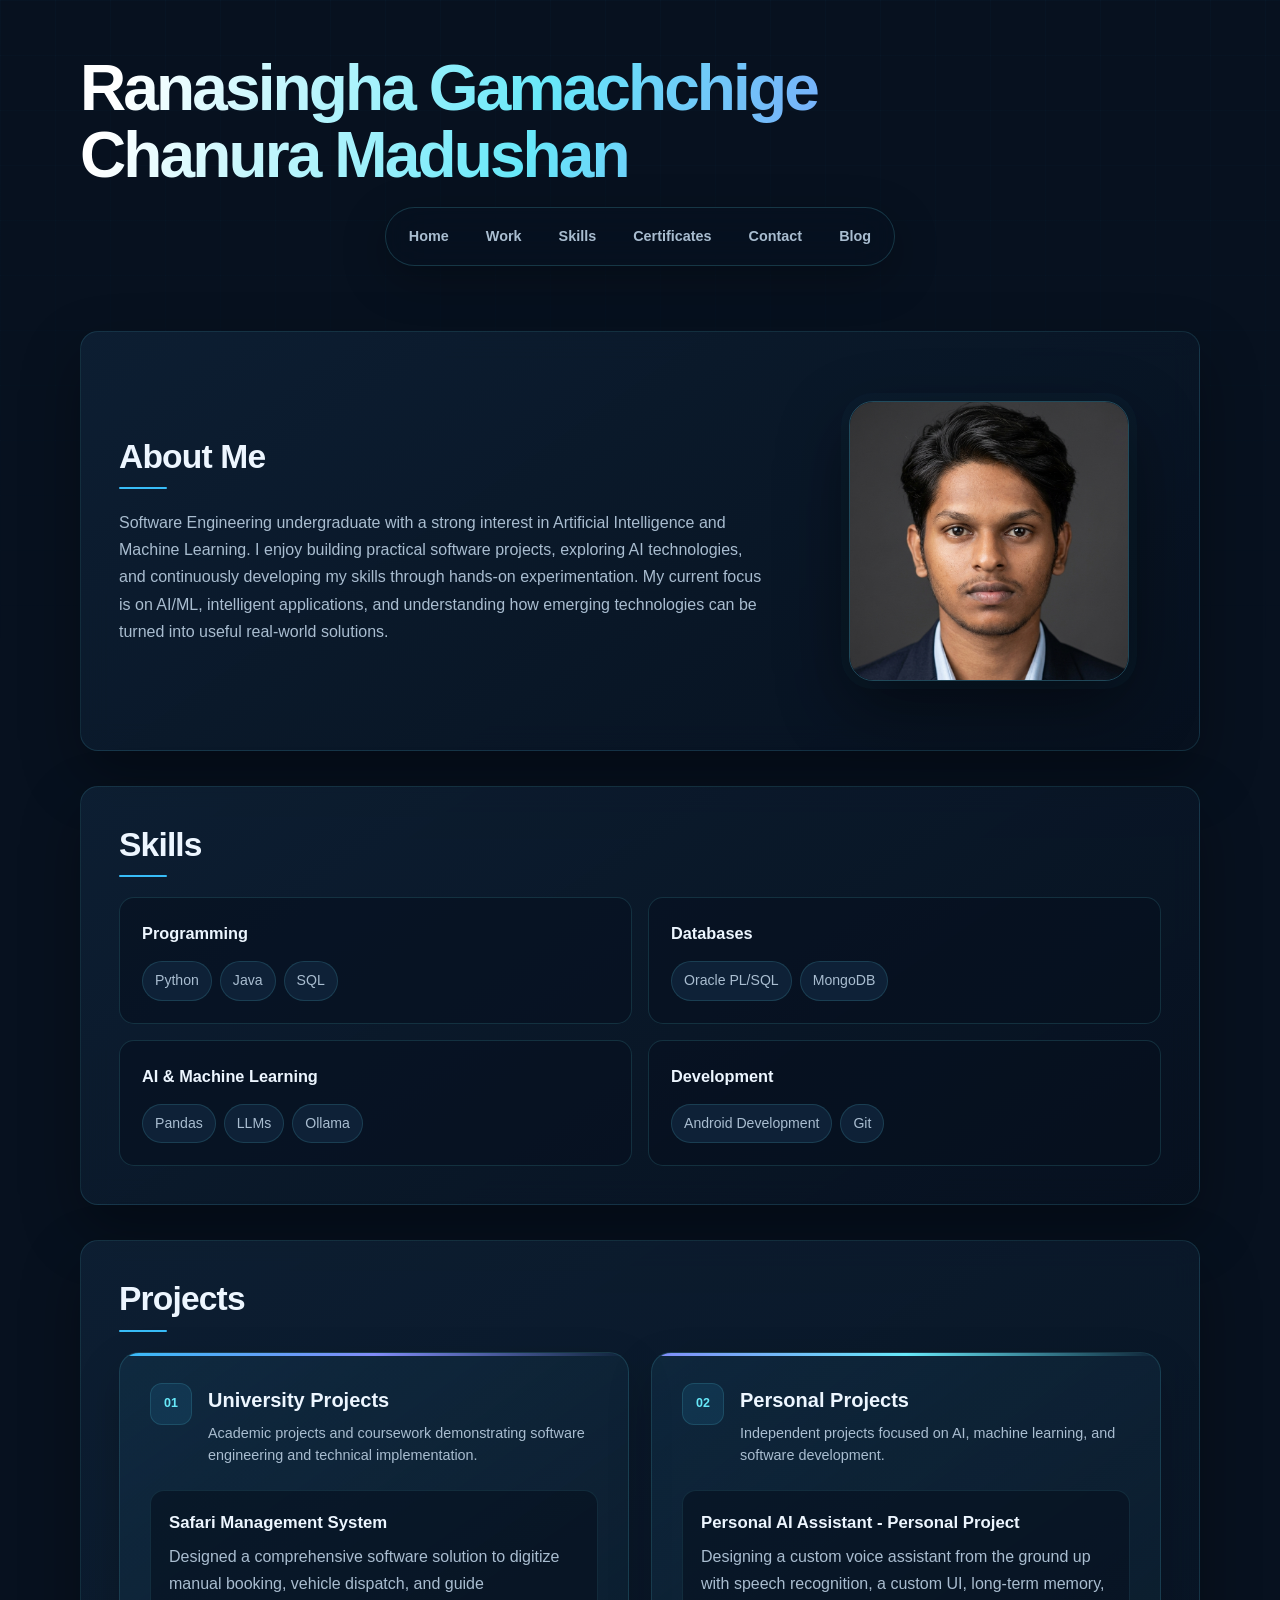
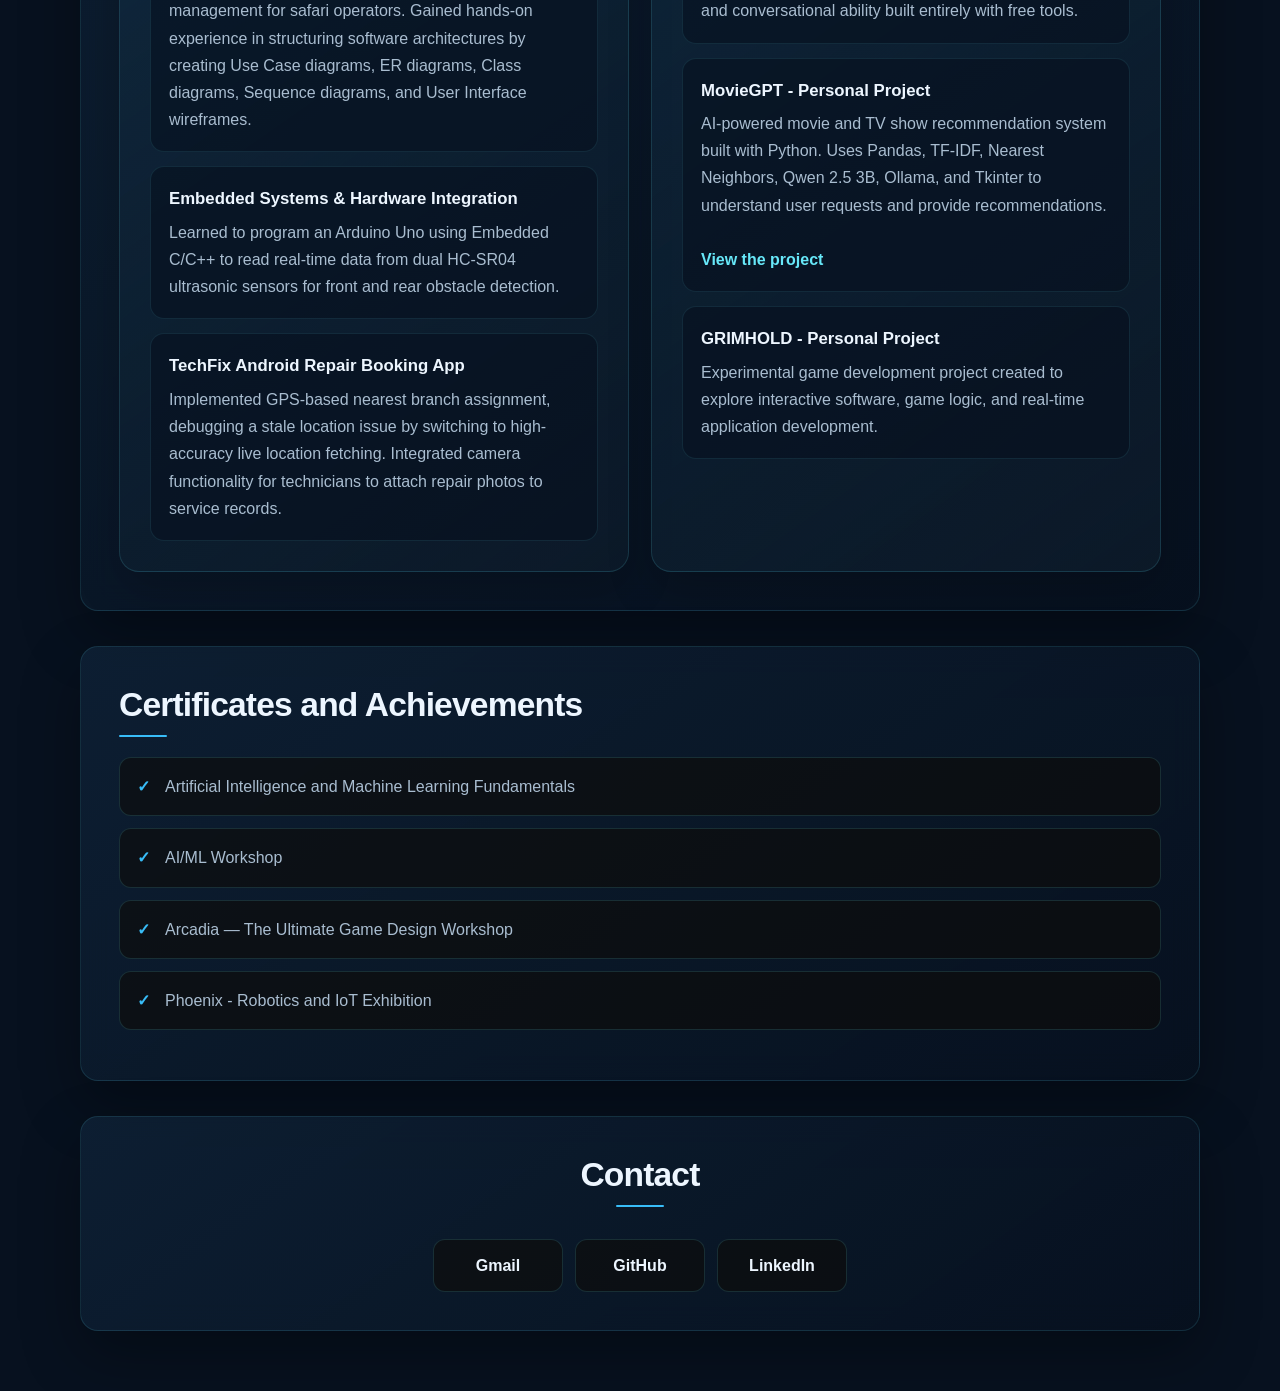
==== commit 19c8b928: "Update portfolio profile to AI and ML focus" ====
--- a/index.html
+++ b/index.html
@@ -29,12 +29,7 @@
                 <h3>About Me</h3>
 
                 <p>
-                    Disciplined and self-directed Software Engineering undergraduate
-                    with hands-on personal project experience across app development,
-                    AI, and problem solving. Comfortable working independently,
-                    following instructions precisely, and adapting quickly to changing
-                    daily tasks. Genuinely passionate about how games are built and
-                    eager to learn Unreal Engine and studio workflows from the ground up.
+                    Software Engineering undergraduate with a strong interest in Artificial Intelligence and Machine Learning. I enjoy building practical software projects, exploring AI technologies, and continuously developing my skills through hands-on experimentation. My current focus is on AI/ML, intelligent applications, and understanding how emerging technologies can be turned into useful real-world solutions.
                 </p>
             </div>
 
@@ -98,7 +93,7 @@
                 </div>
 
                 <div class="project-card personal-projects">
-                    <div class="project-card-header"><span class="project-number">02</span><div><h4>Personal Projects</h4><p>Independent projects focused on AI, software development, and game development.</p></div></div>
+                    <div class="project-card-header"><span class="project-number">02</span><div><h4>Personal Projects</h4><p>Independent projects focused on AI, machine learning, and software development.</p></div></div>
             <p>
                 <strong>Personal AI Assistant - Personal Project</strong><br>
                 Designing a custom voice assistant from the ground up with speech
@@ -119,13 +114,8 @@
 
             <p>
                 <strong>GRIMHOLD - Personal Project</strong><br>
-                Simple third-person game built with Unity and free assets from Mixamo.
-                Helped me learn how to rig a character, add animations, and understand
-                the fundamentals of game development.
-                <br><br>
-                <a href="https://github.com/chanura-madushan/grimhold" target="_blank">
-                    Test the game
-                </a>
+                Experimental game development project created to explore interactive software,
+                game logic, and real-time application development.
             </p>
                 </div>
             </div>
@@ -138,7 +128,7 @@
             <ul>
                 <li>Artificial Intelligence and Machine Learning Fundamentals</li>
                 <li>AI/ML Workshop</li>
-                <li>Arcadia — The Ultimate Game Design Workshop, covering fundamentals of game design and immersive gaming experiences</li>
+                <li>Arcadia — The Ultimate Game Design Workshop</li>
                 <li>Phoenix - Robotics and IoT Exhibition</li>
             </ul>
         </section>
--- a/style.css
+++ b/style.css
@@ -1,429 +1,427 @@
-:root {
-    --bg: #0f0d0b;
-    --bg-soft: #171310;
-    --card: #1d1814;
-    --card-hover: #251e19;
-    --text: #f5f0e8;
-    --muted: #b8aea2;
-    --accent: #d99a5b;
-    --accent-light: #f0bd7e;
-    --border: rgba(240, 189, 126, 0.14);
-    --shadow: 0 20px 50px rgba(0, 0, 0, 0.3);
-    --radius: 18px;
-    --max-width: 1120px;
-}
-
-* {
-    box-sizing: border-box;
-    margin: 0;
-    padding: 0;
-}
-
-html {
-    scroll-behavior: smooth;
-    scroll-padding-top: 110px;
-}
-
-body {
-    min-height: 100vh;
-    font-family: -apple-system, BlinkMacSystemFont, "SF Pro Display", "SF Pro Text", "Helvetica Neue", Arial, sans-serif;
-    color: var(--text);
-    background:
-        radial-gradient(circle at 15% 10%, rgba(217, 154, 91, 0.09), transparent 30%),
-        radial-gradient(circle at 85% 20%, rgba(240, 189, 126, 0.06), transparent 28%),
-        var(--bg);
-    line-height: 1.7;
-    overflow-x: hidden;
-}
-
-body::before {
-    content: "";
-    position: fixed;
-    inset: 0;
-    z-index: -1;
-    pointer-events: none;
-    background:
-        linear-gradient(
-            120deg,
-            transparent 0%,
-            rgba(217, 154, 91, 0.025) 45%,
-            transparent 70%
-        );
-    animation: backgroundMove 12s ease-in-out infinite alternate;
-}
-
-a {
-    color: inherit;
-    text-decoration: none;
-}
-
-img {
-    display: block;
-    max-width: 100%;
-}
-
-header {
-    width: min(92%, var(--max-width));
-    margin: 0 auto;
-    padding-top: 55px;
-}
-
-h1 {
-    max-width: 950px;
-    margin-bottom: 28px;
-    font-size: clamp(2.2rem, 5vw, 4.5rem);
-    line-height: 1.05;
-    letter-spacing: -0.045em;
-    font-weight: 700;
-    background: linear-gradient(
-        110deg,
-        var(--text),
-        var(--accent-light)
-    );
-    -webkit-background-clip: text;
-    background-clip: text;
-    color: transparent;
-}
-
-nav {
-    position: sticky;
-    top: 18px;
-    z-index: 1000;
-    display: flex;
-    justify-content: center;
-    align-items: center;
-    flex-wrap: wrap;
-    gap: 5px;
-    width: fit-content;
-    max-width: 100%;
-    margin: 0 auto 65px;
-    padding: 7px;
-    background: rgba(23, 19, 16, 0.82);
-    border: 1px solid var(--border);
-    border-radius: 999px;
-    box-shadow: var(--shadow);
-    backdrop-filter: blur(18px);
-}
-
-nav a {
-    padding: 9px 16px;
-    border-radius: 999px;
-    color: var(--muted);
-    font-size: 0.9rem;
-    font-weight: 600;
-    transition:
-        color 0.25s ease,
-        background 0.25s ease,
-        transform 0.25s ease;
-}
-
-nav a:hover {
-    color: var(--text);
-    background: rgba(217, 154, 91, 0.14);
-    transform: translateY(-1px);
-}
-
-main {
-    width: 100%;
-}
-
-section {
-    width: min(92%, var(--max-width));
-    margin: 0 auto 35px;
-    padding: 38px;
-    background: rgba(29, 24, 20, 0.7);
-    border: 1px solid var(--border);
-    border-radius: var(--radius);
-    box-shadow: var(--shadow);
-    animation: sectionAppear 0.8s ease both;
-}
-
-section h3 {
-    margin-bottom: 20px;
-    color: var(--text);
-    font-size: clamp(1.6rem, 3vw, 2.1rem);
-    line-height: 1.2;
-    letter-spacing: -0.025em;
-}
-
-section h3::after {
-    content: "";
-    display: block;
-    width: 48px;
-    height: 2px;
-    margin-top: 10px;
-    background: var(--accent);
-    border-radius: 999px;
-}
-
-p {
-    color: var(--muted);
-}
-
-.home {
-    display: grid;
-    grid-template-columns: 1.5fr 0.8fr;
-    gap: 55px;
-    align-items: center;
-    min-height: 420px;
-}
-
-.home-content {
-    display: flex;
-    flex-direction: column;
-    justify-content: center;
-}
-
-.home p {
-    max-width: 680px;
-}
-
-.home img {
-    width: min(100%, 280px);
-    aspect-ratio: 1;
-    justify-self: center;
-    object-fit: cover;
-    border-radius: 24px;
-    border: 1px solid var(--border);
-    box-shadow: 0 25px 60px rgba(0, 0, 0, 0.4);
-    transition:
-        transform 0.4s ease,
-        border-color 0.4s ease;
-}
-
-.home img:hover {
-    transform: translateY(-6px);
-    border-color: rgba(217, 154, 91, 0.4);
-}
-
-.work > p {
-    margin-top: 15px;
-    padding: 22px;
-    background: rgba(15, 13, 11, 0.65);
-    border: 1px solid var(--border);
-    border-radius: 14px;
-    transition:
-        transform 0.3s ease,
-        background 0.3s ease,
-        border-color 0.3s ease;
-}
-
-.work > p:hover {
-    transform: translateY(-4px);
-    background: var(--card-hover);
-    border-color: rgba(217, 154, 91, 0.3);
-}
-
-.work strong {
-    display: inline-block;
-    margin-bottom: 5px;
-    color: var(--text);
-    font-size: 1.05rem;
-}
-
-.work a {
-    color: var(--accent-light);
-    font-weight: 600;
-    transition: color 0.2s ease;
-}
-
-.work a:hover {
-    color: var(--text);
-}
-
-.certificatesandachievements ul {
-    list-style: none;
-}
-
-.certificatesandachievements li {
-    position: relative;
-    margin: 12px 0;
-    padding: 15px 18px 15px 45px;
-    color: var(--muted);
-    background: rgba(15, 13, 11, 0.65);
-    border: 1px solid var(--border);
-    border-radius: 12px;
-    transition:
-        transform 0.25s ease,
-        border-color 0.25s ease;
-}
-
-.certificatesandachievements li::before {
-    content: "✓";
-    position: absolute;
-    left: 17px;
-    color: var(--accent);
-    font-weight: 700;
-}
-
-.certificatesandachievements li:hover {
-    transform: translateX(4px);
-    border-color: rgba(217, 154, 91, 0.3);
-}
-
-.contact {
-    display: flex;
-    justify-content: center;
-    align-items: center;
-    flex-wrap: wrap;
-    gap: 12px;
-    margin-bottom: 60px;
-}
-
-.contact h3 {
-    width: 100%;
-    text-align: center;
-}
-
-.contact h3::after {
-    margin-left: auto;
-    margin-right: auto;
-}
-
-.contact a {
-    min-width: 130px;
-    padding: 12px 20px;
-    text-align: center;
-    color: var(--text);
-    background: rgba(15, 13, 11, 0.65);
-    border: 1px solid var(--border);
-    border-radius: 12px;
-    font-weight: 600;
-    transition:
-        color 0.25s ease,
-        background 0.25s ease,
-        border-color 0.25s ease,
-        transform 0.25s ease;
-}
-
-.contact a:hover {
-    color: #17110c;
-    background: var(--accent);
-    border-color: var(--accent);
-    transform: translateY(-3px);
-}
-
-::selection {
-    color: #17110c;
-    background: var(--accent);
-}
-
-::-webkit-scrollbar {
-    width: 9px;
-}
-
-::-webkit-scrollbar-track {
-    background: var(--bg);
-}
-
-::-webkit-scrollbar-thumb {
-    background: #3a3028;
-    border-radius: 10px;
-}
-
-::-webkit-scrollbar-thumb:hover {
-    background: #58483b;
-}
-
-@keyframes backgroundMove {
-    0% {
-        transform: translate3d(-2%, -1%, 0) scale(1);
-    }
-
-    100% {
-        transform: translate3d(2%, 1%, 0) scale(1.05);
-    }
-}
-
-@keyframes sectionAppear {
-    from {
-        opacity: 0;
-        transform: translateY(18px);
-    }
-
-    to {
-        opacity: 1;
-        transform: translateY(0);
-    }
-}
-
-@media (max-width: 780px) {
-    header {
-        padding-top: 30px;
-    }
-
-    h1 {
-        margin-bottom: 22px;
-    }
-
-    nav {
-        position: static;
-        width: 92%;
-        margin-bottom: 35px;
-        border-radius: 16px;
-    }
-
-    nav a {
-        flex: 1 1 110px;
-        text-align: center;
-    }
-
-    section {
-        padding: 26px;
-    }
-
-    .home {
-        grid-template-columns: 1fr;
-        gap: 30px;
-        min-height: auto;
-    }
-
-    .home img {
-        grid-row: 1;
-        width: 220px;
-    }
-
-    .home-content {
-        grid-row: 2;
-    }
-}
-
-@media (max-width: 480px) {
-    header {
-        width: 94%;
-    }
-
-    h1 {
-        font-size: 2.2rem;
-    }
-
-    nav {
-        width: 94%;
-        padding: 6px;
-    }
-
-    nav a {
-        padding: 8px 9px;
-        font-size: 0.82rem;
-    }
-
-    section {
-        width: 94%;
-        padding: 21px;
-        border-radius: 14px;
-    }
-
-    .home img {
-        width: 190px;
-    }
-
-    .contact {
-        flex-direction: column;
-    }
-
-    .contact a {
-        width: 100%;
-    }
+:root {
+    --bg: #07111f;
+    --bg-soft: #0d1b2a;
+    --card: #10243a;
+    --card-hover: #15314d;
+    --text: #edf6ff;
+    --muted: #a9bdd0;
+    --accent: #38bdf8;
+    --accent-light: #67e8f9;
+    --accent-secondary: #818cf8;
+    --border: rgba(103, 232, 249, 0.14);
+    --shadow: 0 24px 60px rgba(0, 0, 0, 0.32);
+    --radius: 18px;
+    --max-width: 1120px;
+}
+
+* {
+    box-sizing: border-box;
+    margin: 0;
+    padding: 0;
+}
+
+html {
+    scroll-behavior: smooth;
+    scroll-padding-top: 110px;
+}
+
+body {
+    min-height: 100vh;
+    font-family: -apple-system, BlinkMacSystemFont, "SF Pro Display", "SF Pro Text", "Helvetica Neue", Arial, sans-serif;
+    color: var(--text);
+    background: var(--bg);
+    line-height: 1.7;
+    overflow-x: hidden;
+    position: relative;
+}
+
+body::before {
+    content: "";
+    position: fixed;
+    inset: 0;
+    z-index: -2;
+    pointer-events: none;
+    opacity: 0.55;
+    background-image:
+        linear-gradient(rgba(56, 189, 248, 0.045) 1px, transparent 1px),
+        linear-gradient(90deg, rgba(56, 189, 248, 0.045) 1px, transparent 1px);
+    background-size: 55px 55px;
+    mask-image: linear-gradient(to bottom, black, transparent 82%);
+    animation: gridDrift 24s linear infinite;
+}
+
+a {
+    color: inherit;
+    text-decoration: none;
+}
+
+img {
+    display: block;
+    max-width: 100%;
+}
+
+header {
+    width: min(92%, var(--max-width));
+    margin: 0 auto;
+    padding-top: 55px;
+    position: relative;
+}
+
+h1 {
+    max-width: 950px;
+    margin-bottom: 18px;
+    font-size: clamp(2.2rem, 5vw, 4.5rem);
+    line-height: 1.05;
+    letter-spacing: -0.045em;
+    font-weight: 750;
+    background: linear-gradient(110deg, #ffffff 5%, var(--accent-light) 48%, var(--accent-secondary) 95%);
+    -webkit-background-clip: text;
+    background-clip: text;
+    color: transparent;
+    animation: titleReveal 1s ease both;
+}
+
+nav {
+    position: sticky;
+    top: 18px;
+    z-index: 1000;
+    display: flex;
+    justify-content: center;
+    align-items: center;
+    flex-wrap: wrap;
+    gap: 5px;
+    width: fit-content;
+    max-width: 100%;
+    margin: 0 auto 65px;
+    padding: 7px;
+    background: rgba(7, 17, 31, 0.68);
+    border: 1px solid rgba(103, 232, 249, 0.18);
+    border-radius: 999px;
+    box-shadow: 0 14px 45px rgba(0, 0, 0, 0.28);
+    backdrop-filter: blur(20px);
+}
+
+nav a {
+    padding: 9px 16px;
+    border-radius: 999px;
+    color: var(--muted);
+    font-size: 0.9rem;
+    font-weight: 600;
+    transition: color .25s ease, background .25s ease, transform .25s ease;
+}
+
+nav a:hover {
+    color: var(--text);
+    background: rgba(56, 189, 248, 0.12);
+    transform: translateY(-1px);
+}
+
+main {
+    width: 100%;
+}
+
+section {
+    width: min(92%, var(--max-width));
+    margin: 0 auto 35px;
+    padding: 38px;
+    background: linear-gradient(145deg, rgba(16, 36, 58, 0.72), rgba(7, 17, 31, 0.78));
+    border: 1px solid rgba(103, 232, 249, 0.12);
+    border-radius: var(--radius);
+    box-shadow: var(--shadow);
+    backdrop-filter: blur(14px);
+    animation: sectionAppear .8s ease both;
+}
+
+section h3 {
+    margin-bottom: 20px;
+    color: var(--text);
+    font-size: clamp(1.6rem, 3vw, 2.1rem);
+    line-height: 1.2;
+    letter-spacing: -0.025em;
+}
+
+section h3::after {
+    content: "";
+    display: block;
+    width: 48px;
+    height: 2px;
+    margin-top: 10px;
+    background: var(--accent);
+    border-radius: 999px;
+}
+
+p {
+    color: var(--muted);
+}
+
+.home {
+    display: grid;
+    grid-template-columns: 1.5fr 0.8fr;
+    gap: 55px;
+    align-items: center;
+    min-height: 420px;
+}
+
+.home-content {
+    display: flex;
+    flex-direction: column;
+    justify-content: center;
+}
+
+.home p {
+    max-width: 680px;
+}
+
+.home img {
+    width: min(100%, 280px);
+    aspect-ratio: 1;
+    justify-self: center;
+    object-fit: cover;
+    border-radius: 24px;
+    border: 1px solid rgba(103, 232, 249, 0.25);
+    box-shadow: 0 0 0 8px rgba(56, 189, 248, 0.025), 0 25px 70px rgba(0, 0, 0, 0.48);
+    transition: transform .45s ease, border-color .45s ease, box-shadow .45s ease;
+    animation: profileFloat 5s ease-in-out infinite;
+}
+
+.home img:hover {
+    transform: translateY(-8px) scale(1.015);
+    border-color: rgba(103, 232, 249, 0.55);
+    box-shadow: 0 0 35px rgba(56, 189, 248, 0.12), 0 30px 80px rgba(0, 0, 0, 0.5);
+}
+
+.work > p {
+    margin-top: 15px;
+    padding: 22px;
+    background: rgba(7, 17, 31, 0.66);
+    border: 1px solid rgba(103, 232, 249, 0.1);
+    border-radius: 14px;
+    transition: transform .3s ease, background .3s ease, border-color .3s ease, box-shadow .3s ease;
+}
+
+.work > p:hover {
+    transform: translateY(-4px);
+    background: rgba(21, 49, 77, 0.72);
+    border-color: rgba(56, 189, 248, 0.3);
+    box-shadow: 0 14px 35px rgba(0, 0, 0, 0.2);
+}
+
+.work strong {
+    display: inline-block;
+    margin-bottom: 5px;
+    color: var(--text);
+    font-size: 1.05rem;
+}
+
+.work a {
+    color: var(--accent-light);
+    font-weight: 600;
+    transition: color 0.2s ease;
+}
+
+.work a:hover {
+    color: var(--text);
+}
+
+.certificatesandachievements ul {
+    list-style: none;
+}
+
+.certificatesandachievements li {
+    position: relative;
+    margin: 12px 0;
+    padding: 15px 18px 15px 45px;
+    color: var(--muted);
+    background: rgba(15, 13, 11, 0.65);
+    border: 1px solid var(--border);
+    border-radius: 12px;
+    transition:
+        transform 0.25s ease,
+        border-color 0.25s ease;
+}
+
+.certificatesandachievements li::before {
+    content: "✓";
+    position: absolute;
+    left: 17px;
+    color: var(--accent);
+    font-weight: 700;
+}
+
+.certificatesandachievements li:hover {
+    transform: translateX(4px);
+    border-color: rgba(217, 154, 91, 0.3);
+}
+
+.contact {
+    display: flex;
+    justify-content: center;
+    align-items: center;
+    flex-wrap: wrap;
+    gap: 12px;
+    margin-bottom: 60px;
+}
+
+.contact h3 {
+    width: 100%;
+    text-align: center;
+}
+
+.contact h3::after {
+    margin-left: auto;
+    margin-right: auto;
+}
+
+.contact a {
+    min-width: 130px;
+    padding: 12px 20px;
+    text-align: center;
+    color: var(--text);
+    background: rgba(15, 13, 11, 0.65);
+    border: 1px solid var(--border);
+    border-radius: 12px;
+    font-weight: 600;
+    transition:
+        color 0.25s ease,
+        background 0.25s ease,
+        border-color 0.25s ease,
+        transform 0.25s ease;
+}
+
+.contact a:hover {
+    color: #17110c;
+    background: var(--accent);
+    border-color: var(--accent);
+    transform: translateY(-3px);
+}
+
+::selection {
+    color: #17110c;
+    background: var(--accent);
+}
+
+::-webkit-scrollbar {
+    width: 9px;
+}
+
+::-webkit-scrollbar-track {
+    background: var(--bg);
+}
+
+::-webkit-scrollbar-thumb {
+    background: #3a3028;
+    border-radius: 10px;
+}
+
+::-webkit-scrollbar-thumb:hover {
+    background: #58483b;
+}
+
+@keyframes gridDrift {
+    from { background-position: 0 0; }
+    to { background-position: 110px 55px; }
+}
+
+@keyframes titleReveal {
+    from { opacity: 0; transform: translateY(16px); filter: blur(6px); }
+    to { opacity: 1; transform: translateY(0); filter: blur(0); }
+}
+
+@keyframes profileFloat {
+    0%, 100% { transform: translateY(0); }
+    50% { transform: translateY(-7px); }
+}
+
+@keyframes sectionAppear {
+    from { opacity: 0; transform: translateY(18px); }
+    to { opacity: 1; transform: translateY(0); }
+}
+
+@media (prefers-reduced-motion: reduce) {
+    *, *::before, *::after {
+        animation-duration: 0.01ms !important;
+        animation-iteration-count: 1 !important;
+        scroll-behavior: auto !important;
+    }
+}
+
+@media (max-width: 780px) {
+    header {
+        padding-top: 30px;
+    }
+
+    h1 {
+        margin-bottom: 22px;
+    }
+
+    nav {
+        position: static;
+        width: 92%;
+        margin-bottom: 35px;
+        border-radius: 16px;
+    }
+
+    nav a {
+        flex: 1 1 110px;
+        text-align: center;
+    }
+
+    section {
+        padding: 26px;
+    }
+
+    .home {
+        grid-template-columns: 1fr;
+        gap: 30px;
+        min-height: auto;
+    }
+
+    .home img {
+        grid-row: 1;
+        width: 220px;
+    }
+
+    .home-content {
+        grid-row: 2;
+    }
+}
+
+@media (max-width: 480px) {
+    header {
+        width: 94%;
+    }
+
+    h1 {
+        font-size: 2.2rem;
+    }
+
+    nav {
+        width: 94%;
+        padding: 6px;
+    }
+
+    nav a {
+        padding: 8px 9px;
+        font-size: 0.82rem;
+    }
+
+    section {
+        width: 94%;
+        padding: 21px;
+        border-radius: 14px;
+    }
+
+    .home img {
+        width: 190px;
+    }
+
+    .contact {
+        flex-direction: column;
+    }
+
+    .contact a {
+        width: 100%;
+    }
 }
 
 .skills-cards {
@@ -553,3 +551,120 @@
         grid-template-columns: 1fr;
     }
 }
+
+
+/* Recruiter-focused project cards */
+.project-columns {
+    display: grid;
+    grid-template-columns: repeat(2, minmax(0, 1fr));
+    gap: 22px;
+}
+
+.project-card {
+    position: relative;
+    overflow: hidden;
+    padding: 30px;
+    background: linear-gradient(145deg, rgba(56, 189, 248, 0.08), rgba(13, 27, 42, 0.9));
+    border: 1px solid var(--border);
+    border-radius: 20px;
+    box-shadow: 0 18px 45px rgba(0, 0, 0, 0.2);
+}
+
+.project-card::before {
+    content: "";
+    position: absolute;
+    top: 0;
+    left: 0;
+    right: 0;
+    height: 3px;
+    background: linear-gradient(90deg, var(--accent), var(--accent-secondary), transparent);
+}
+
+.personal-projects::before {
+    background: linear-gradient(90deg, var(--accent-secondary), var(--accent-light), transparent);
+}
+
+.project-card-header {
+    display: flex;
+    gap: 16px;
+    align-items: flex-start;
+    margin-bottom: 24px;
+}
+
+.project-number {
+    display: grid;
+    place-items: center;
+    flex: 0 0 42px;
+    height: 42px;
+    color: var(--accent-light);
+    background: rgba(56, 189, 248, 0.1);
+    border: 1px solid var(--border);
+    border-radius: 12px;
+    font-size: 0.78rem;
+    font-weight: 700;
+}
+
+.project-card-header h4 {
+    margin-bottom: 5px;
+    color: var(--text);
+    font-size: 1.25rem;
+}
+
+.project-card-header p {
+    font-size: 0.9rem;
+    line-height: 1.55;
+}
+
+.project-card > p {
+    margin-top: 14px;
+    padding: 18px;
+    background: rgba(7, 17, 31, 0.62);
+    border: 1px solid rgba(103, 232, 249, 0.1);
+    border-radius: 14px;
+}
+
+.project-card > p:hover {
+    border-color: rgba(103, 232, 249, 0.28);
+    background: rgba(21, 49, 77, 0.72);
+}
+
+.skills-grid {
+    display: grid;
+    grid-template-columns: repeat(2, minmax(0, 1fr));
+    gap: 16px;
+}
+
+.skill-category {
+    padding: 22px;
+    background: rgba(7, 17, 31, 0.62);
+    border: 1px solid var(--border);
+    border-radius: 15px;
+}
+
+.skill-category h4 {
+    margin-bottom: 13px;
+    color: var(--text);
+    font-size: 1.02rem;
+}
+
+.skill-list {
+    display: flex;
+    flex-wrap: wrap;
+    gap: 8px;
+}
+
+.skill-list span {
+    padding: 7px 12px;
+    color: var(--muted);
+    background: rgba(16, 36, 58, 0.9);
+    border: 1px solid var(--border);
+    border-radius: 999px;
+    font-size: 0.88rem;
+}
+
+@media (max-width: 780px) {
+    .project-columns,
+    .skills-grid {
+        grid-template-columns: 1fr;
+    }
+}
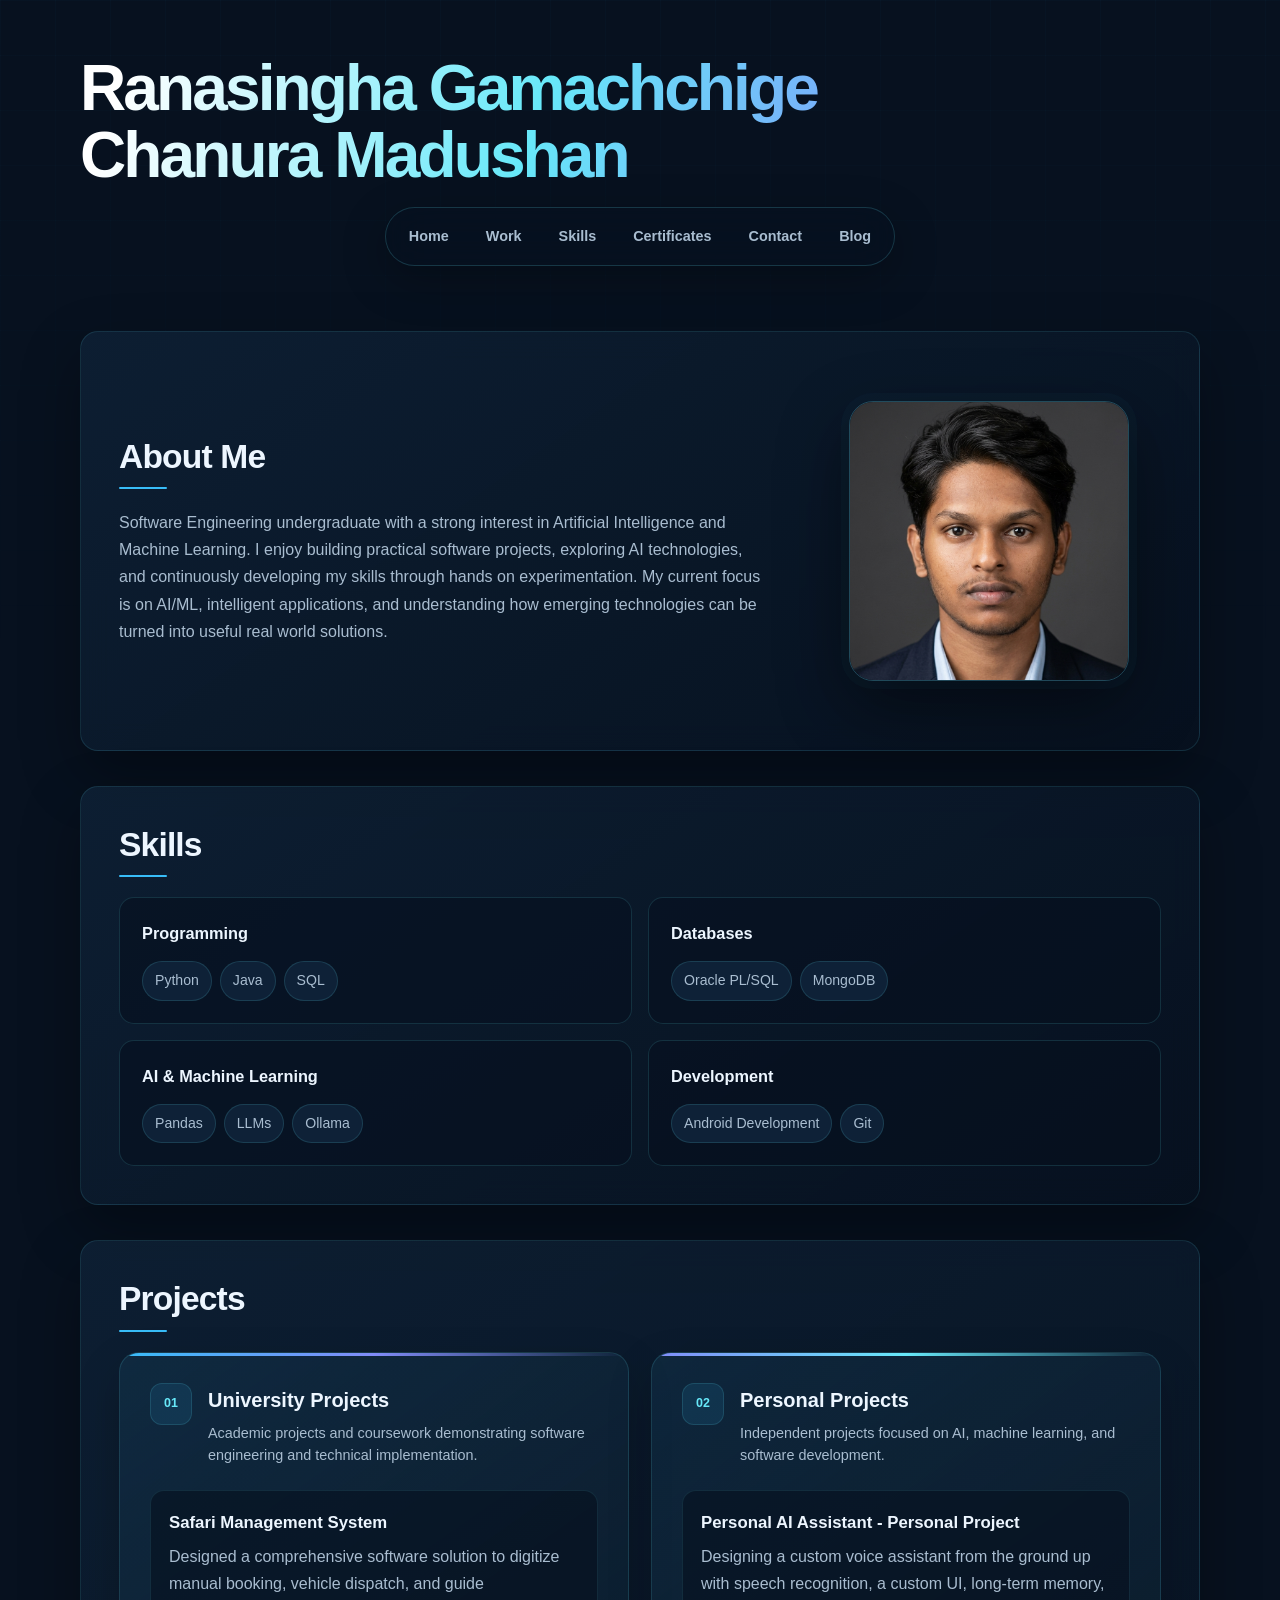
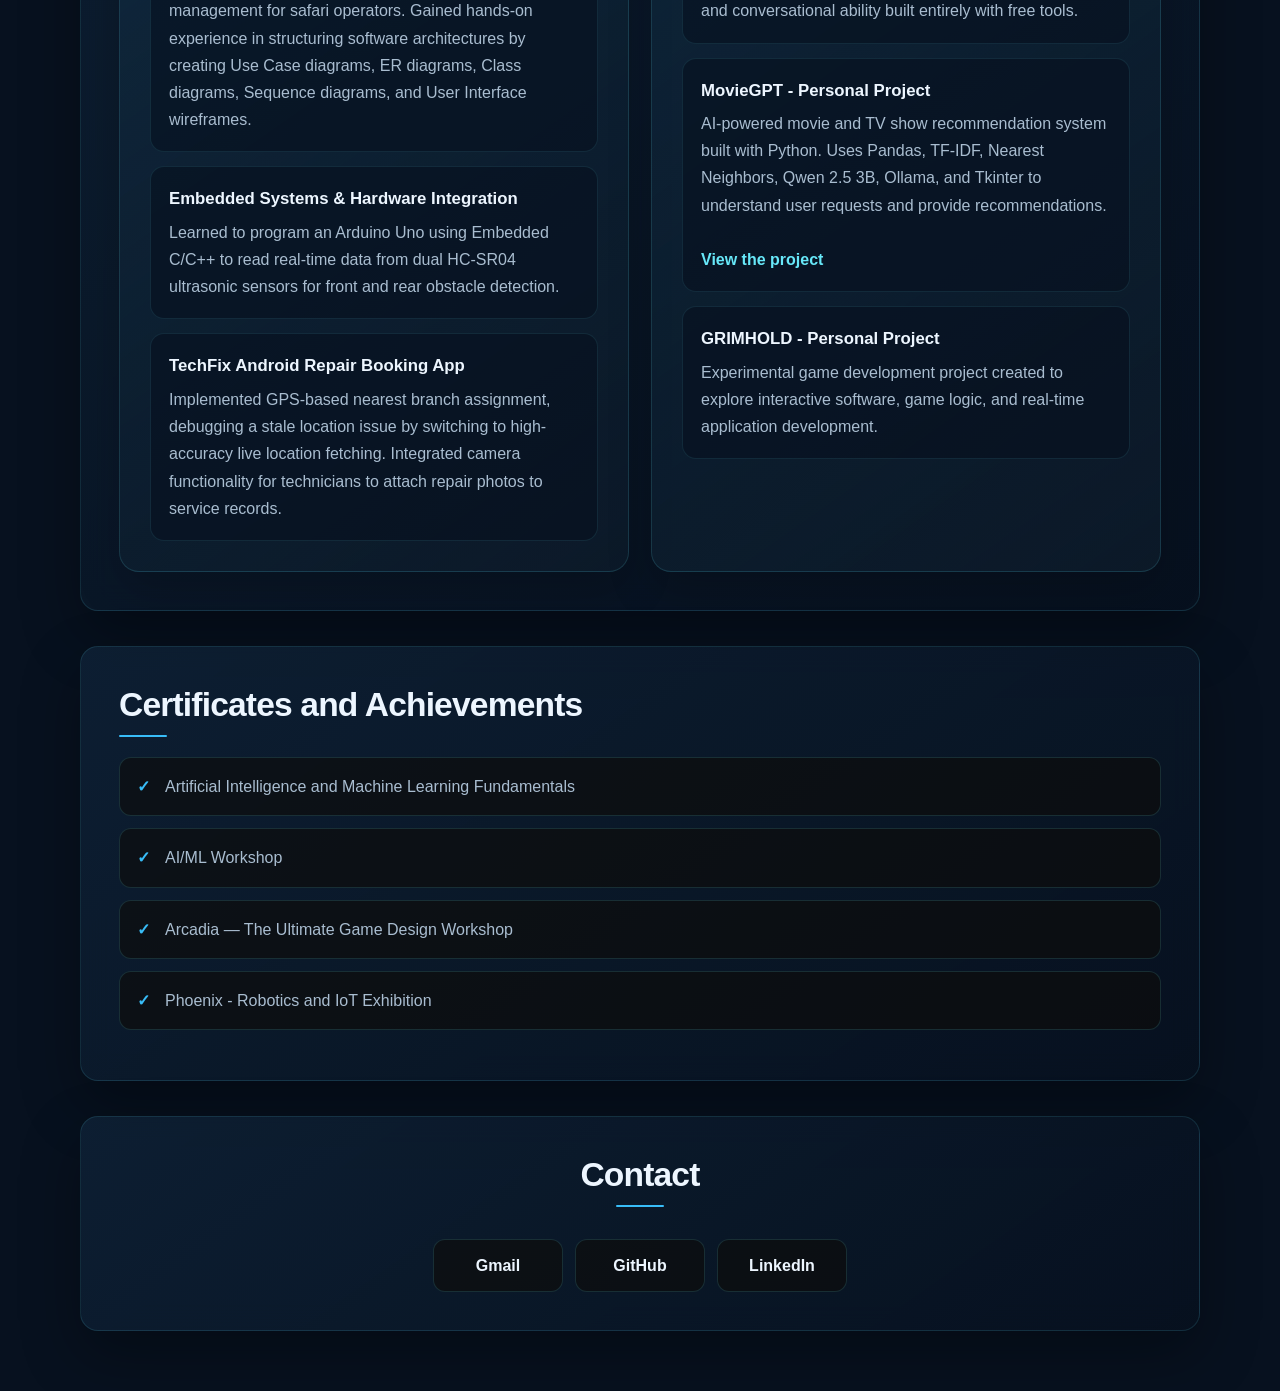
==== commit 1f4399c3: "Update index.html" ====
--- a/index.html
+++ b/index.html
@@ -29,7 +29,7 @@
                 <h3>About Me</h3>
 
                 <p>
-                    Software Engineering undergraduate with a strong interest in Artificial Intelligence and Machine Learning. I enjoy building practical software projects, exploring AI technologies, and continuously developing my skills through hands-on experimentation. My current focus is on AI/ML, intelligent applications, and understanding how emerging technologies can be turned into useful real-world solutions.
+                    Software Engineering undergraduate with a strong interest in Artificial Intelligence and Machine Learning. I enjoy building practical software projects, exploring AI technologies, and continuously developing my skills through hands on experimentation. My current focus is on AI/ML, intelligent applications, and understanding how emerging technologies can be turned into useful real world solutions.
                 </p>
             </div>
 
@@ -145,4 +145,4 @@
     </main>
 
 </body>
-</html>+</html>
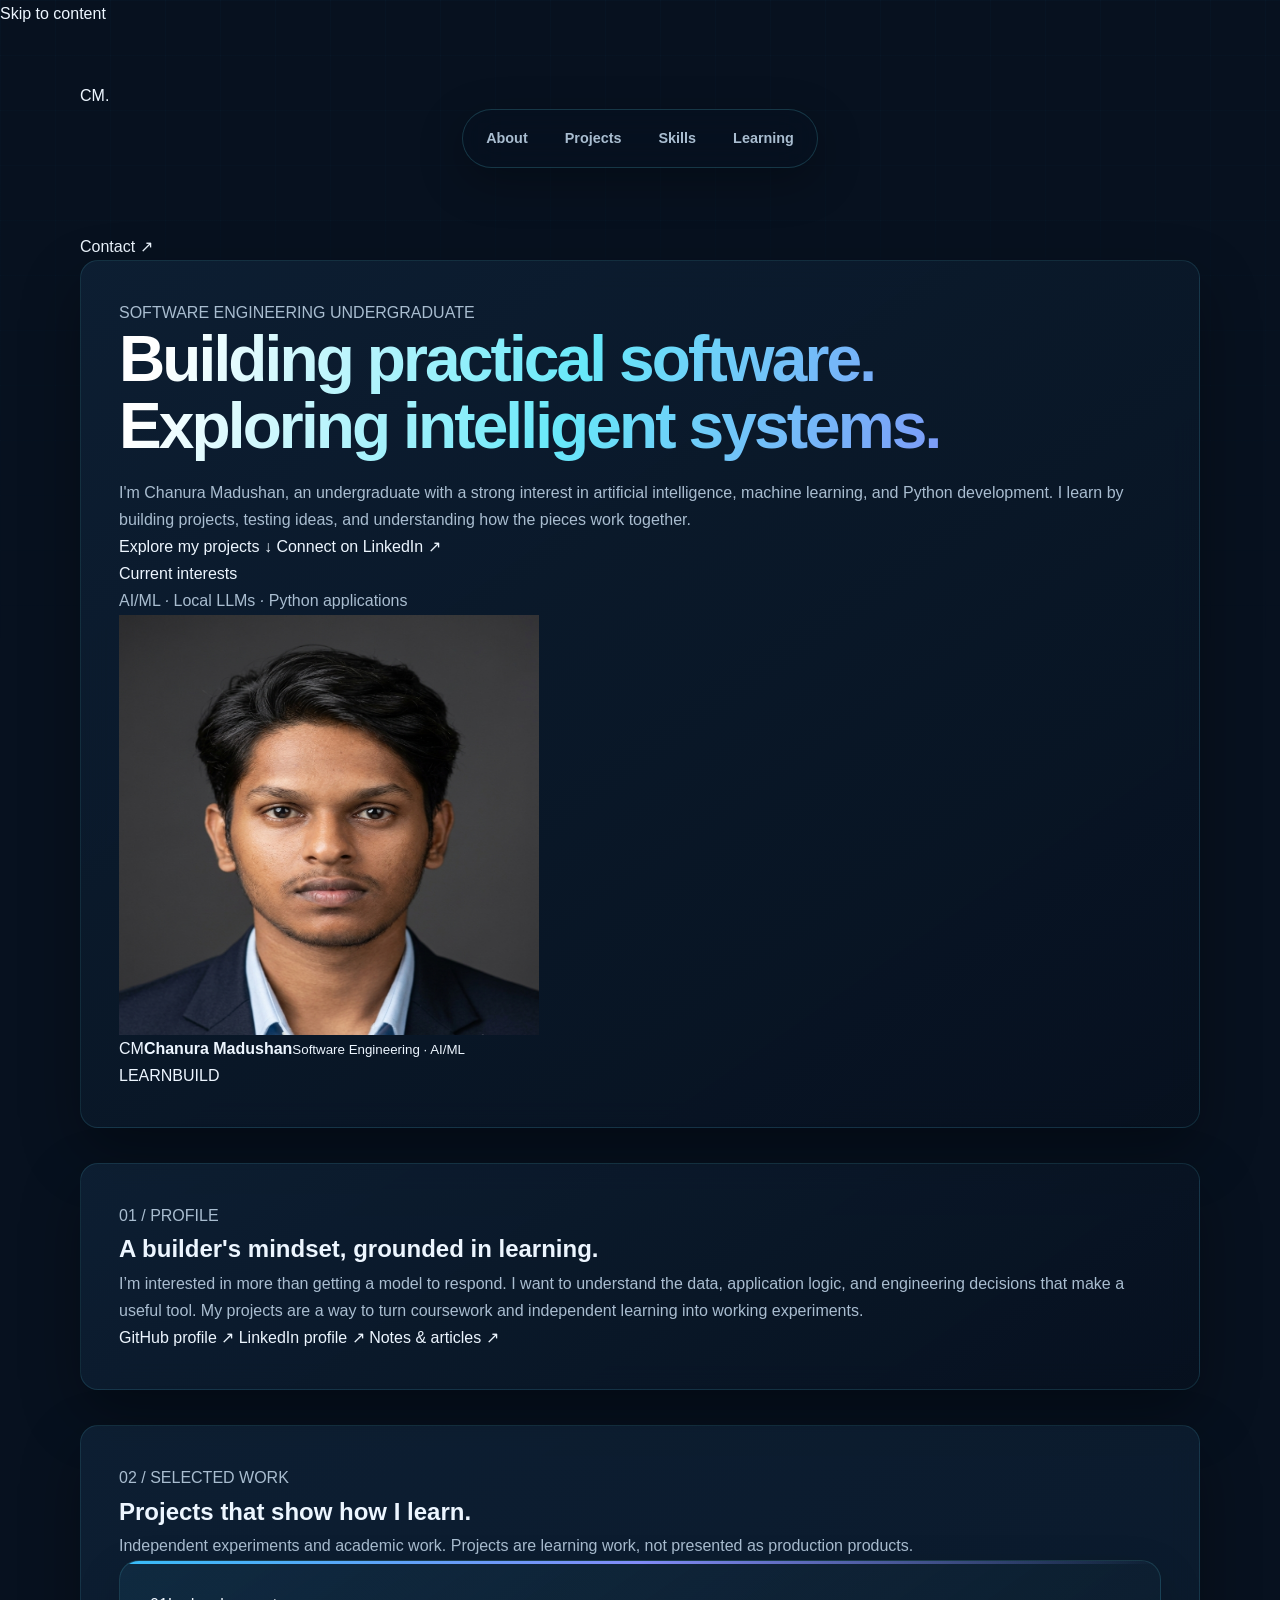
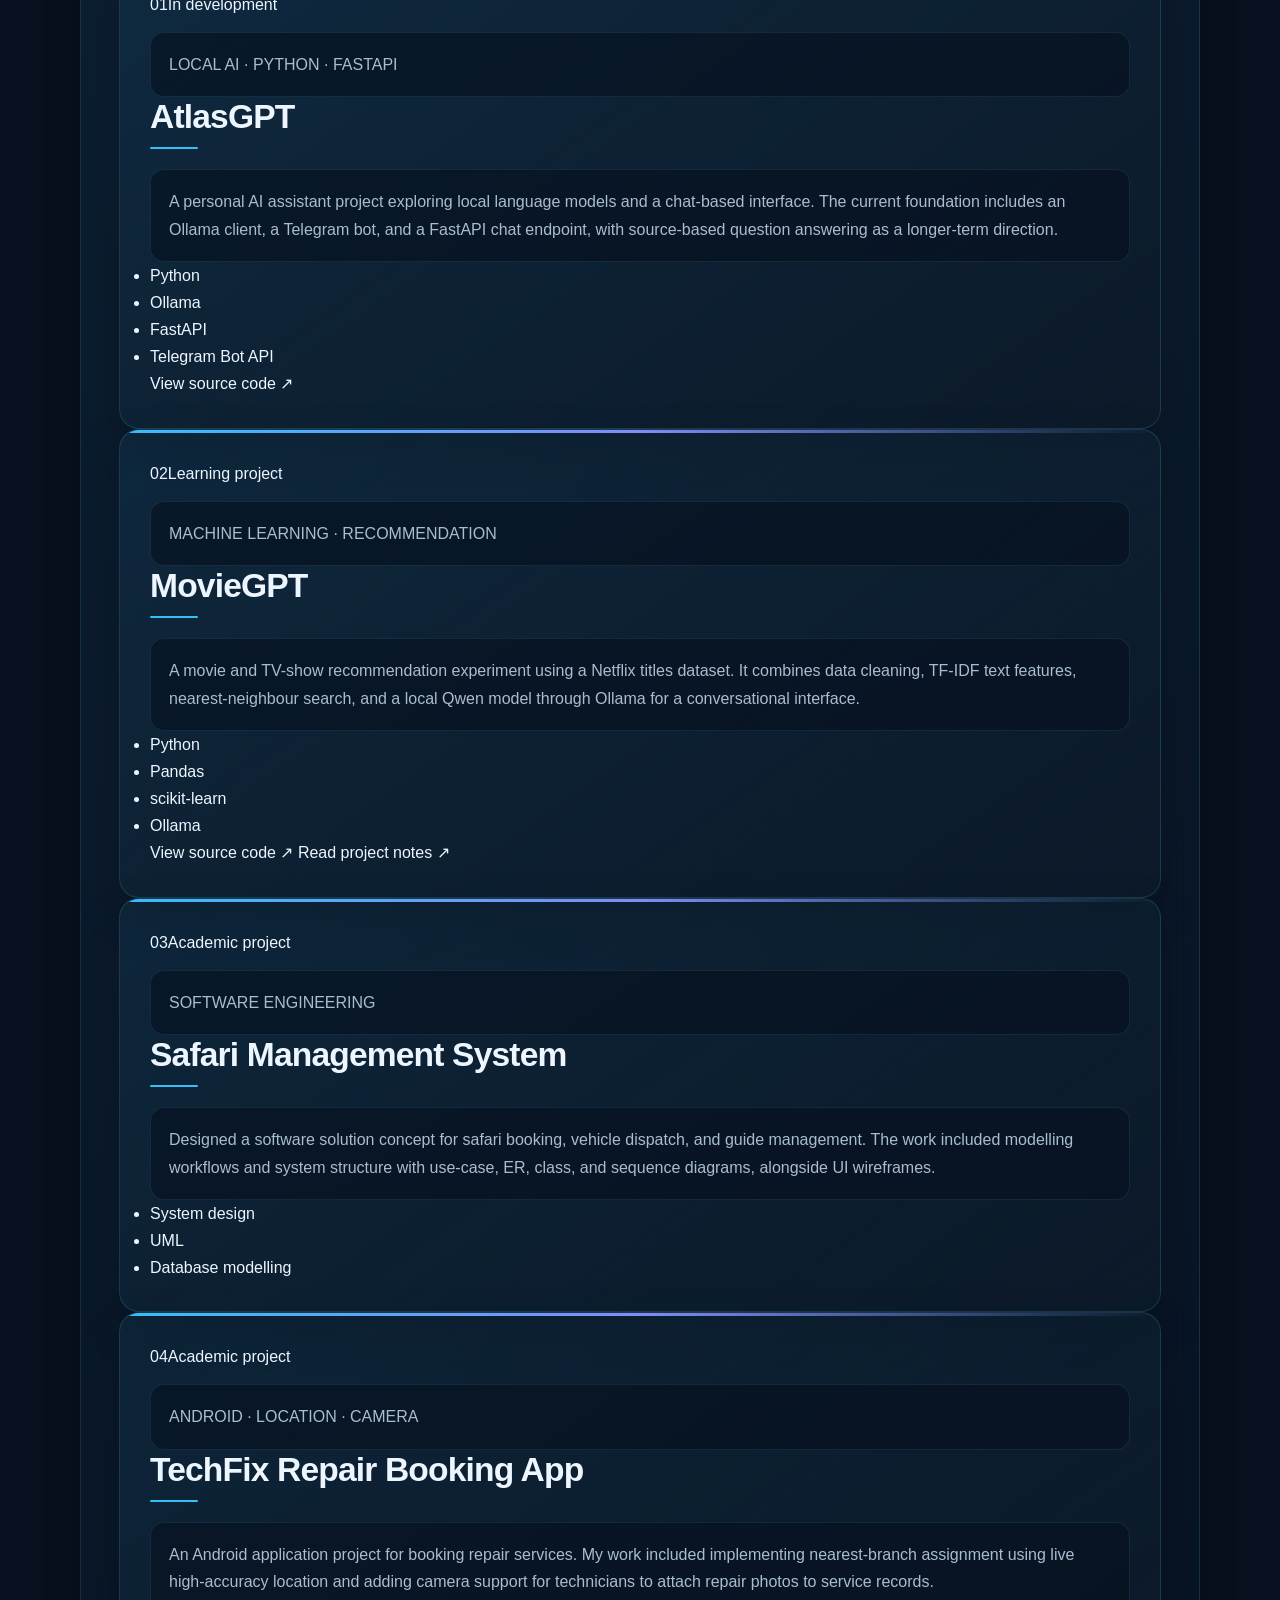
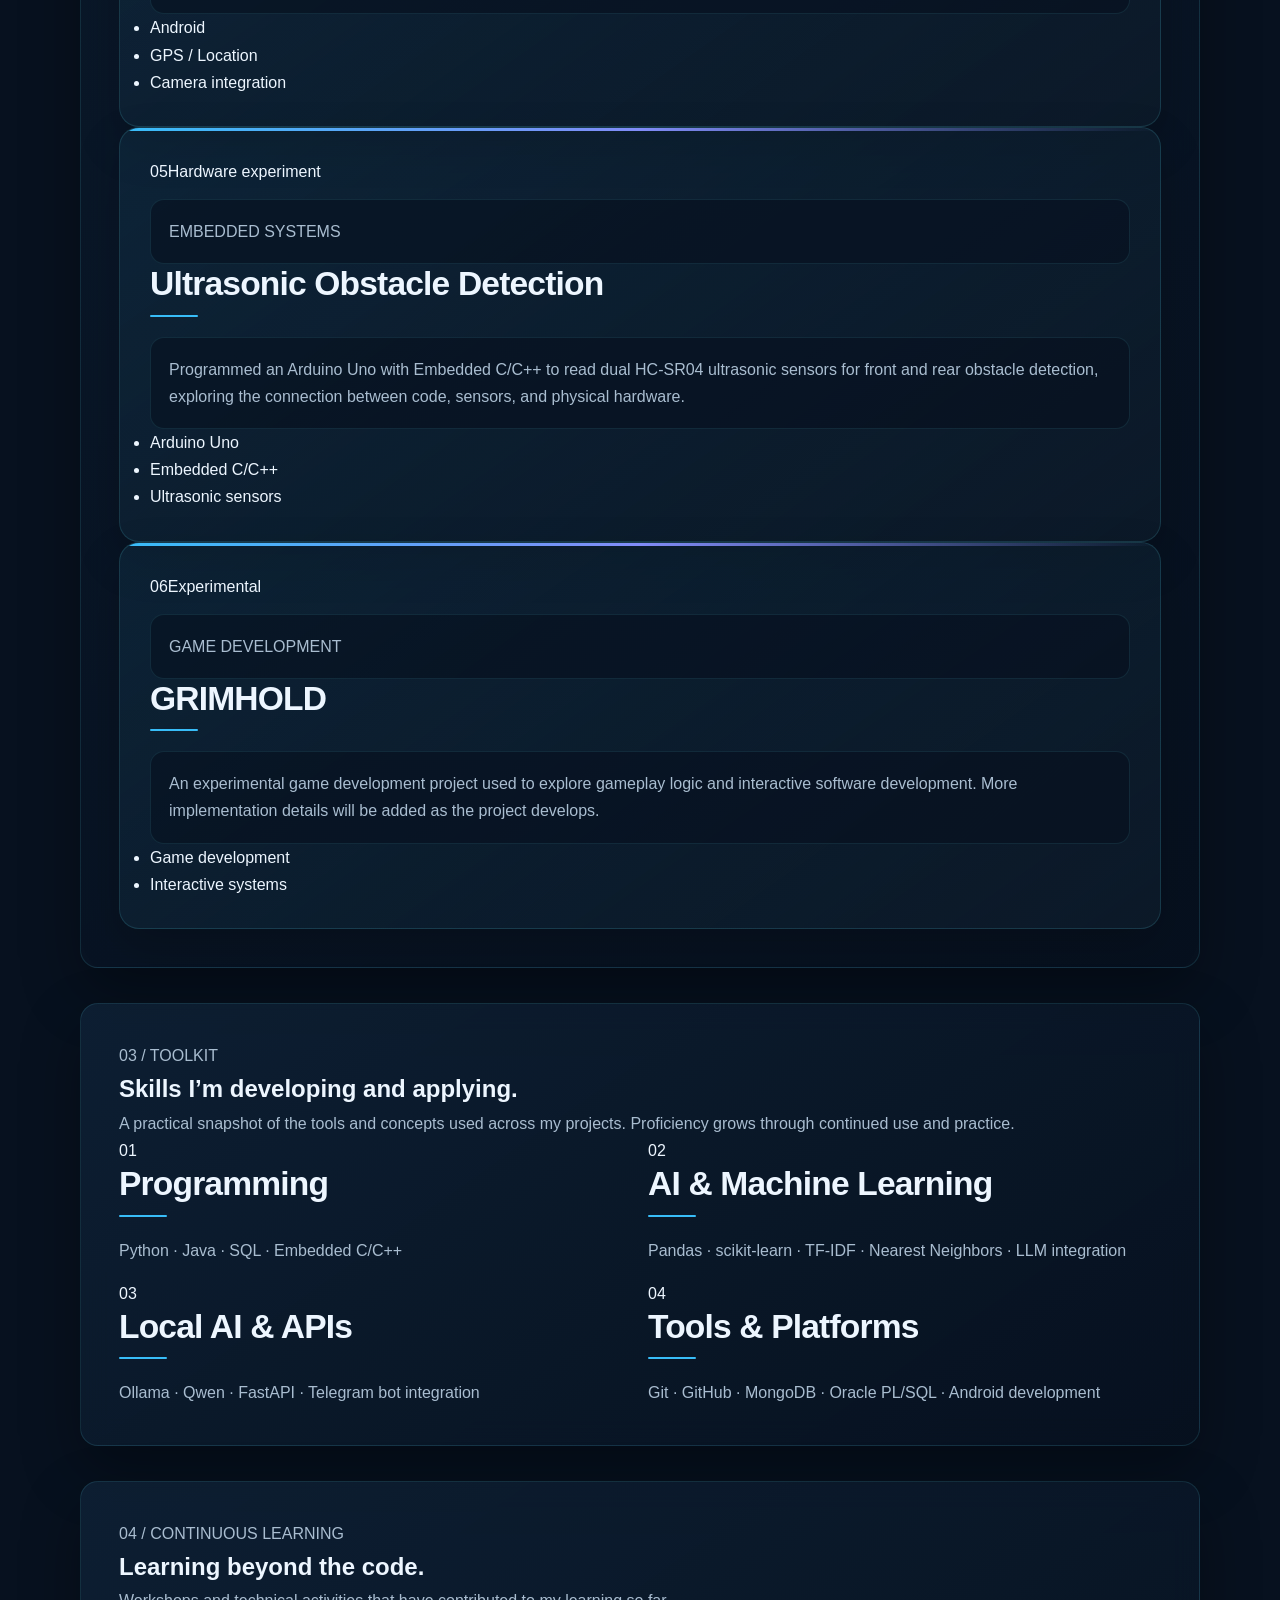
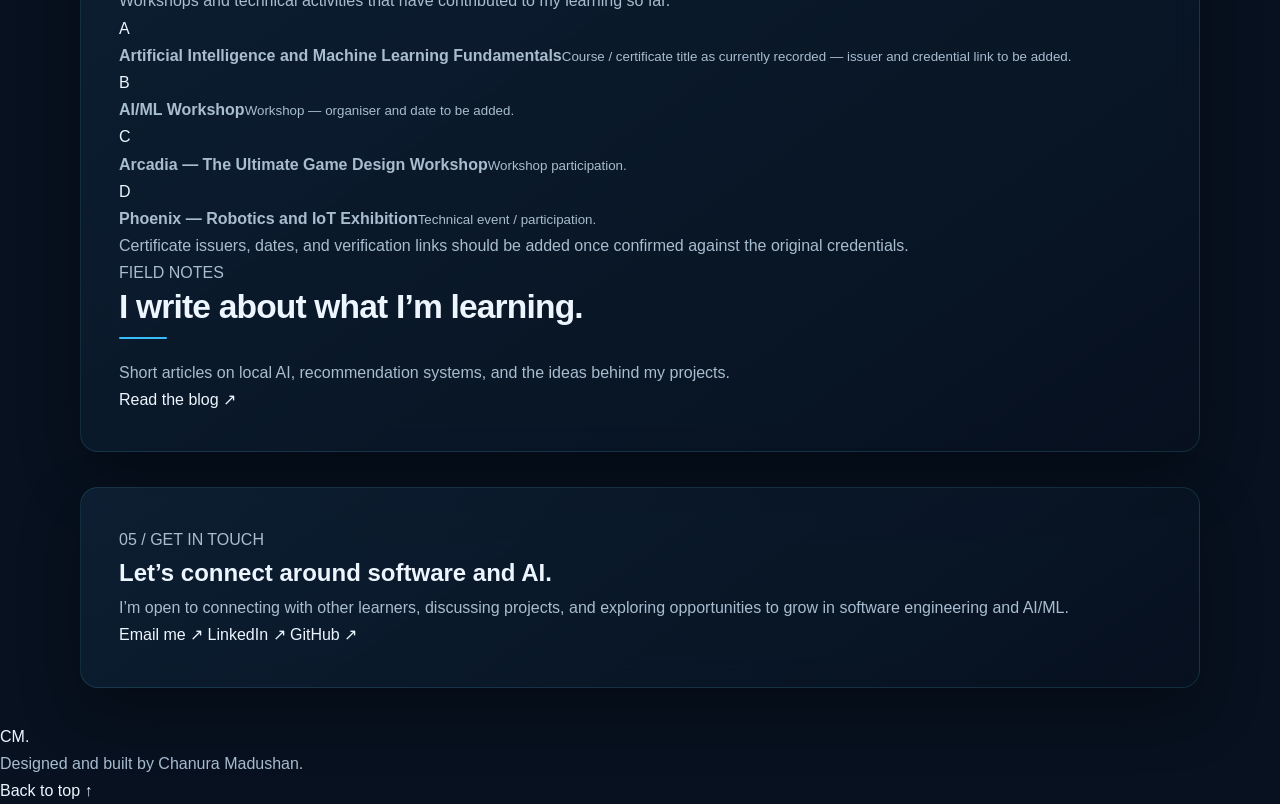
==== commit f6bb1a25: "Redesign portfolio for recruiter-focused presentation" ====
--- a/index.html
+++ b/index.html
@@ -1,148 +1,171 @@
-<!DOCTYPE html>
+<!doctype html>
 <html lang="en">
 <head>
-    <meta charset="UTF-8">
-    <meta name="viewport" content="width=device-width, initial-scale=1.0">
-    <title>RGC Madushan</title>
-    <link rel="stylesheet" href="style.css">
+  <meta charset="utf-8">
+  <meta name="viewport" content="width=device-width, initial-scale=1">
+  <meta name="description" content="Chanura Madushan — Software Engineering undergraduate focused on AI, machine learning, Python, and practical software projects.">
+  <meta name="theme-color" content="#f7f8fa">
+  <title>Chanura Madushan | Software Engineering & AI/ML</title>
+  <link rel="preconnect" href="https://fonts.googleapis.com">
+  <link rel="preconnect" href="https://fonts.gstatic.com" crossorigin>
+  <link href="https://fonts.googleapis.com/css2?family=DM+Sans:wght@400;500;600;700&family=Manrope:wght@400;500;600;700;800&display=swap" rel="stylesheet">
+  <link rel="stylesheet" href="style.css">
 </head>
+<body>
+  <a class="skip-link" href="#main">Skip to content</a>
+  <header class="site-header">
+    <div class="container header-inner">
+      <a class="brand" href="#home" aria-label="Chanura Madushan home">CM<span>.</span></a>
+      <nav class="main-nav" aria-label="Main navigation">
+        <a href="#about">About</a>
+        <a href="#projects">Projects</a>
+        <a href="#skills">Skills</a>
+        <a href="#learning">Learning</a>
+      </nav>
+      <a class="header-cta" href="#contact">Contact <span aria-hidden="true">↗</span></a>
+    </div>
+  </header>
 
-<body>
+  <main id="main">
+    <section class="hero container" id="home">
+      <div class="hero-copy">
+        <p class="eyebrow"><span class="status-dot"></span> SOFTWARE ENGINEERING UNDERGRADUATE</p>
+        <h1>Building practical software.<br><span>Exploring intelligent systems.</span></h1>
+        <p class="hero-lead">I'm Chanura Madushan, an undergraduate with a strong interest in artificial intelligence, machine learning, and Python development. I learn by building projects, testing ideas, and understanding how the pieces work together.</p>
+        <div class="hero-actions">
+          <a class="button button-primary" href="#projects">Explore my projects <span aria-hidden="true">↓</span></a>
+          <a class="button button-secondary" href="https://www.linkedin.com/in/rgcmadushan" target="_blank" rel="noreferrer">Connect on LinkedIn <span aria-hidden="true">↗</span></a>
+        </div>
+        <div class="hero-focus">
+          <span>Current interests</span>
+          <p>AI/ML <i>·</i> Local LLMs <i>·</i> Python applications</p>
+        </div>
+      </div>
+      <div class="hero-visual">
+        <div class="portrait-frame">
+          <img src="pfp.png" alt="Portrait of Chanura Madushan" width="420" height="420">
+          <div class="portrait-caption"><span class="caption-mark">CM</span><span><strong>Chanura Madushan</strong><small>Software Engineering · AI/ML</small></span></div>
+        </div>
+        <div class="orbit orbit-one"></div><div class="orbit orbit-two"></div>
+        <span class="visual-label label-one">LEARN</span><span class="visual-label label-two">BUILD</span>
+      </div>
+    </section>
 
-    <header>
-        <h1>Ranasingha Gamachchige Chanura Madushan</h1>
+    <section class="intro-band">
+      <div class="container intro-grid">
+        <p class="section-kicker">01 / PROFILE</p>
+        <div>
+          <h2>A builder's mindset, grounded in learning.</h2>
+          <p>I’m interested in more than getting a model to respond. I want to understand the data, application logic, and engineering decisions that make a useful tool. My projects are a way to turn coursework and independent learning into working experiments.</p>
+          <div class="profile-links">
+            <a href="https://github.com/chanura-madushan" target="_blank" rel="noreferrer">GitHub profile <span>↗</span></a>
+            <a href="https://www.linkedin.com/in/rgcmadushan" target="_blank" rel="noreferrer">LinkedIn profile <span>↗</span></a>
+            <a href="blog.html">Notes & articles <span>↗</span></a>
+          </div>
+        </div>
+      </div>
+    </section>
 
-        <nav>
-            <a href="#home">Home</a>
-            <a href="#work">Work</a>
-            <a href="#skills">Skills</a>
-            <a href="#certificatesandachievements">Certificates</a>
-            <a href="#contact">Contact</a>
-            <a href="blog.html">Blog</a>
-        </nav>
-    </header>
+    <section class="section container" id="projects">
+      <div class="section-heading">
+        <div><p class="section-kicker">02 / SELECTED WORK</p><h2>Projects that show how I learn.</h2></div>
+        <p>Independent experiments and academic work. Projects are learning work, not presented as production products.</p>
+      </div>
+      <div class="project-grid">
+        <article class="project-card project-featured">
+          <div class="project-topline"><span class="project-index">01</span><span class="project-status status-progress">In development</span></div>
+          <p class="project-type">LOCAL AI · PYTHON · FASTAPI</p>
+          <h3>AtlasGPT</h3>
+          <p>A personal AI assistant project exploring local language models and a chat-based interface. The current foundation includes an Ollama client, a Telegram bot, and a FastAPI chat endpoint, with source-based question answering as a longer-term direction.</p>
+          <ul class="tag-list"><li>Python</li><li>Ollama</li><li>FastAPI</li><li>Telegram Bot API</li></ul>
+          <a class="text-link" href="https://github.com/chanura-madushan/AtlasGPT" target="_blank" rel="noreferrer">View source code <span>↗</span></a>
+        </article>
+        <article class="project-card">
+          <div class="project-topline"><span class="project-index">02</span><span class="project-status">Learning project</span></div>
+          <p class="project-type">MACHINE LEARNING · RECOMMENDATION</p>
+          <h3>MovieGPT</h3>
+          <p>A movie and TV-show recommendation experiment using a Netflix titles dataset. It combines data cleaning, TF-IDF text features, nearest-neighbour search, and a local Qwen model through Ollama for a conversational interface.</p>
+          <ul class="tag-list"><li>Python</li><li>Pandas</li><li>scikit-learn</li><li>Ollama</li></ul>
+          <a class="text-link" href="https://github.com/chanura-madushan/MovieGPT" target="_blank" rel="noreferrer">View source code <span>↗</span></a>
+          <a class="text-link secondary-link" href="blog/moviegpt.html">Read project notes <span>↗</span></a>
+        </article>
+        <article class="project-card">
+          <div class="project-topline"><span class="project-index">03</span><span class="project-status">Academic project</span></div>
+          <p class="project-type">SOFTWARE ENGINEERING</p>
+          <h3>Safari Management System</h3>
+          <p>Designed a software solution concept for safari booking, vehicle dispatch, and guide management. The work included modelling workflows and system structure with use-case, ER, class, and sequence diagrams, alongside UI wireframes.</p>
+          <ul class="tag-list"><li>System design</li><li>UML</li><li>Database modelling</li></ul>
+        </article>
+        <article class="project-card">
+          <div class="project-topline"><span class="project-index">04</span><span class="project-status">Academic project</span></div>
+          <p class="project-type">ANDROID · LOCATION · CAMERA</p>
+          <h3>TechFix Repair Booking App</h3>
+          <p>An Android application project for booking repair services. My work included implementing nearest-branch assignment using live high-accuracy location and adding camera support for technicians to attach repair photos to service records.</p>
+          <ul class="tag-list"><li>Android</li><li>GPS / Location</li><li>Camera integration</li></ul>
+        </article>
+        <article class="project-card">
+          <div class="project-topline"><span class="project-index">05</span><span class="project-status">Hardware experiment</span></div>
+          <p class="project-type">EMBEDDED SYSTEMS</p>
+          <h3>Ultrasonic Obstacle Detection</h3>
+          <p>Programmed an Arduino Uno with Embedded C/C++ to read dual HC-SR04 ultrasonic sensors for front and rear obstacle detection, exploring the connection between code, sensors, and physical hardware.</p>
+          <ul class="tag-list"><li>Arduino Uno</li><li>Embedded C/C++</li><li>Ultrasonic sensors</li></ul>
+        </article>
+        <article class="project-card">
+          <div class="project-topline"><span class="project-index">06</span><span class="project-status">Experimental</span></div>
+          <p class="project-type">GAME DEVELOPMENT</p>
+          <h3>GRIMHOLD</h3>
+          <p>An experimental game development project used to explore gameplay logic and interactive software development. More implementation details will be added as the project develops.</p>
+          <ul class="tag-list"><li>Game development</li><li>Interactive systems</li></ul>
+        </article>
+      </div>
+    </section>
 
-    <main>
+    <section class="skills-section" id="skills">
+      <div class="container">
+        <div class="section-heading">
+          <div><p class="section-kicker">03 / TOOLKIT</p><h2>Skills I’m developing and applying.</h2></div>
+          <p>A practical snapshot of the tools and concepts used across my projects. Proficiency grows through continued use and practice.</p>
+        </div>
+        <div class="skills-grid">
+          <article class="skill-card"><span class="skill-number">01</span><div><h3>Programming</h3><p>Python · Java · SQL · Embedded C/C++</p></div></article>
+          <article class="skill-card"><span class="skill-number">02</span><div><h3>AI & Machine Learning</h3><p>Pandas · scikit-learn · TF-IDF · Nearest Neighbors · LLM integration</p></div></article>
+          <article class="skill-card"><span class="skill-number">03</span><div><h3>Local AI & APIs</h3><p>Ollama · Qwen · FastAPI · Telegram bot integration</p></div></article>
+          <article class="skill-card"><span class="skill-number">04</span><div><h3>Tools & Platforms</h3><p>Git · GitHub · MongoDB · Oracle PL/SQL · Android development</p></div></article>
+        </div>
+      </div>
+    </section>
 
-        <section id="home" class="home">
-            <div class="home-content">
-                <h3>About Me</h3>
+    <section class="section container learning-section" id="learning">
+      <div class="section-heading">
+        <div><p class="section-kicker">04 / CONTINUOUS LEARNING</p><h2>Learning beyond the code.</h2></div>
+        <p>Workshops and technical activities that have contributed to my learning so far.</p>
+      </div>
+      <div class="learning-list">
+        <div><span class="learning-marker">A</span><p><strong>Artificial Intelligence and Machine Learning Fundamentals</strong><small>Course / certificate title as currently recorded — issuer and credential link to be added.</small></p></div>
+        <div><span class="learning-marker">B</span><p><strong>AI/ML Workshop</strong><small>Workshop — organiser and date to be added.</small></p></div>
+        <div><span class="learning-marker">C</span><p><strong>Arcadia — The Ultimate Game Design Workshop</strong><small>Workshop participation.</small></p></div>
+        <div><span class="learning-marker">D</span><p><strong>Phoenix — Robotics and IoT Exhibition</strong><small>Technical event / participation.</small></p></div>
+      </div>
+      <p class="credential-note">Certificate issuers, dates, and verification links should be added once confirmed against the original credentials.</p>
+      <div class="blog-strip">
+        <div><p class="section-kicker">FIELD NOTES</p><h3>I write about what I’m learning.</h3><p>Short articles on local AI, recommendation systems, and the ideas behind my projects.</p></div>
+        <a class="button button-secondary" href="blog.html">Read the blog <span aria-hidden="true">↗</span></a>
+      </div>
+    </section>
 
-                <p>
-                    Software Engineering undergraduate with a strong interest in Artificial Intelligence and Machine Learning. I enjoy building practical software projects, exploring AI technologies, and continuously developing my skills through hands on experimentation. My current focus is on AI/ML, intelligent applications, and understanding how emerging technologies can be turned into useful real world solutions.
-                </p>
-            </div>
-
-            <img src="pfp.png" alt="Image of Chanura">
-        </section>
-
-
-        <section id="skills" class="skills">
-            <h3>Skills</h3>
-
-            <div class="skills-grid">
-                <div class="skill-category">
-                    <h4>Programming</h4>
-                    <div class="skill-list"><span>Python</span><span>Java</span><span>SQL</span></div>
-                </div>
-                <div class="skill-category">
-                    <h4>Databases</h4>
-                    <div class="skill-list"><span>Oracle PL/SQL</span><span>MongoDB</span></div>
-                </div>
-                <div class="skill-category">
-                    <h4>AI & Machine Learning</h4>
-                    <div class="skill-list"><span>Pandas</span><span>LLMs</span><span>Ollama</span></div>
-                </div>
-                <div class="skill-category">
-                    <h4>Development</h4>
-                    <div class="skill-list"><span>Android Development</span><span>Git</span></div>
-                </div>
-            </div>
-        </section>
-
-
-                <section id="work" class="work">
-            <h3>Projects</h3>
-
-            <div class="project-columns">
-                <div class="project-card university-projects">
-                    <div class="project-card-header"><span class="project-number">01</span><div><h4>University Projects</h4><p>Academic projects and coursework demonstrating software engineering and technical implementation.</p></div></div>
-            <p>
-                <strong>Safari Management System</strong><br>
-                Designed a comprehensive software solution to digitize manual booking,
-                vehicle dispatch, and guide management for safari operators. Gained
-                hands-on experience in structuring software architectures by creating
-                Use Case diagrams, ER diagrams, Class diagrams, Sequence diagrams,
-                and User Interface wireframes.
-            </p>
-
-            <p>
-                <strong>Embedded Systems & Hardware Integration</strong><br>
-                Learned to program an Arduino Uno using Embedded C/C++ to read real-time
-                data from dual HC-SR04 ultrasonic sensors for front and rear obstacle
-                detection.
-            </p>
-
-            <p>
-                <strong>TechFix Android Repair Booking App</strong><br>
-                Implemented GPS-based nearest branch assignment, debugging a stale
-                location issue by switching to high-accuracy live location fetching.
-                Integrated camera functionality for technicians to attach repair
-                photos to service records.
-            </p>
-                </div>
-
-                <div class="project-card personal-projects">
-                    <div class="project-card-header"><span class="project-number">02</span><div><h4>Personal Projects</h4><p>Independent projects focused on AI, machine learning, and software development.</p></div></div>
-            <p>
-                <strong>Personal AI Assistant - Personal Project</strong><br>
-                Designing a custom voice assistant from the ground up with speech
-                recognition, a custom UI, long-term memory, and conversational ability
-                built entirely with free tools.
-            </p>
-
-            <p>
-                <strong>MovieGPT - Personal Project</strong><br>
-                AI-powered movie and TV show recommendation system built with Python.
-                Uses Pandas, TF-IDF, Nearest Neighbors, Qwen 2.5 3B, Ollama, and
-                Tkinter to understand user requests and provide recommendations.
-                <br><br>
-                <a href="https://github.com/chanura-madushan/MovieGPT" target="_blank">
-                    View the project
-                </a>
-            </p>
-
-            <p>
-                <strong>GRIMHOLD - Personal Project</strong><br>
-                Experimental game development project created to explore interactive software,
-                game logic, and real-time application development.
-            </p>
-                </div>
-            </div>
-        </section>
-
-
-        <section id="certificatesandachievements" class="certificatesandachievements">
-            <h3>Certificates and Achievements</h3>
-
-            <ul>
-                <li>Artificial Intelligence and Machine Learning Fundamentals</li>
-                <li>AI/ML Workshop</li>
-                <li>Arcadia — The Ultimate Game Design Workshop</li>
-                <li>Phoenix - Robotics and IoT Exhibition</li>
-            </ul>
-        </section>
-
-
-        <section id="contact" class="contact">
-            <h3>Contact</h3>
-
-            <a href="mailto:chanuramadushan18@gmail.com">Gmail</a>
-            <a href="https://github.com/chanura-madushan" target="_blank">GitHub</a>
-            <a href="https://www.linkedin.com/in/rgcmadushan" target="_blank">LinkedIn</a>
-        </section>
-
-    </main>
-
+    <section class="contact-section" id="contact">
+      <div class="container contact-inner">
+        <p class="section-kicker">05 / GET IN TOUCH</p>
+        <h2>Let’s connect around software and AI.</h2>
+        <p>I’m open to connecting with other learners, discussing projects, and exploring opportunities to grow in software engineering and AI/ML.</p>
+        <div class="hero-actions">
+          <a class="button button-light" href="mailto:chanuramadushan18@gmail.com">Email me <span aria-hidden="true">↗</span></a>
+          <a class="button button-outline-light" href="https://www.linkedin.com/in/rgcmadushan" target="_blank" rel="noreferrer">LinkedIn <span aria-hidden="true">↗</span></a>
+          <a class="button button-outline-light" href="https://github.com/chanura-madushan" target="_blank" rel="noreferrer">GitHub <span aria-hidden="true">↗</span></a>
+        </div>
+      </div>
+    </section>
+  </main>
+  <footer class="site-footer"><div class="container footer-inner"><a class="brand" href="#home">CM<span>.</span></a><p>Designed and built by Chanura Madushan.</p><a href="#home">Back to top ↑</a></div></footer>
 </body>
-</html>
+</html>
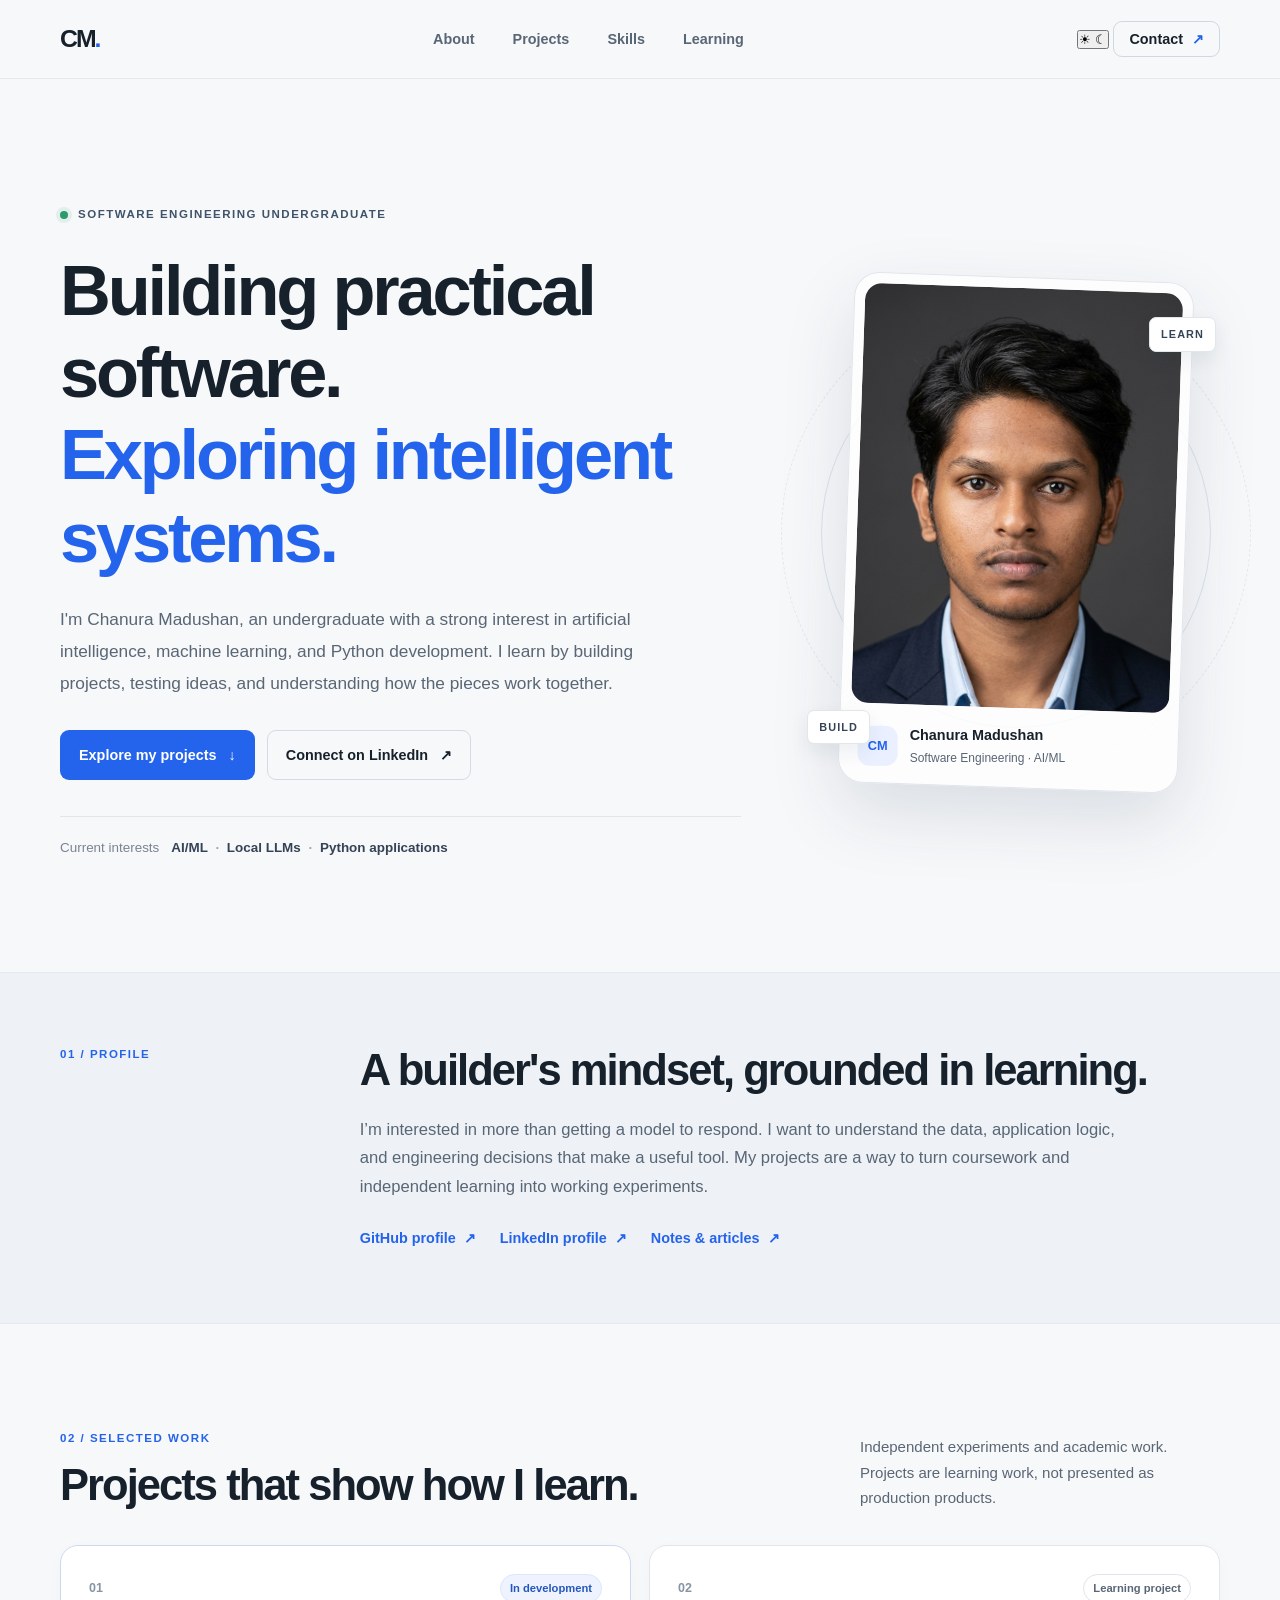
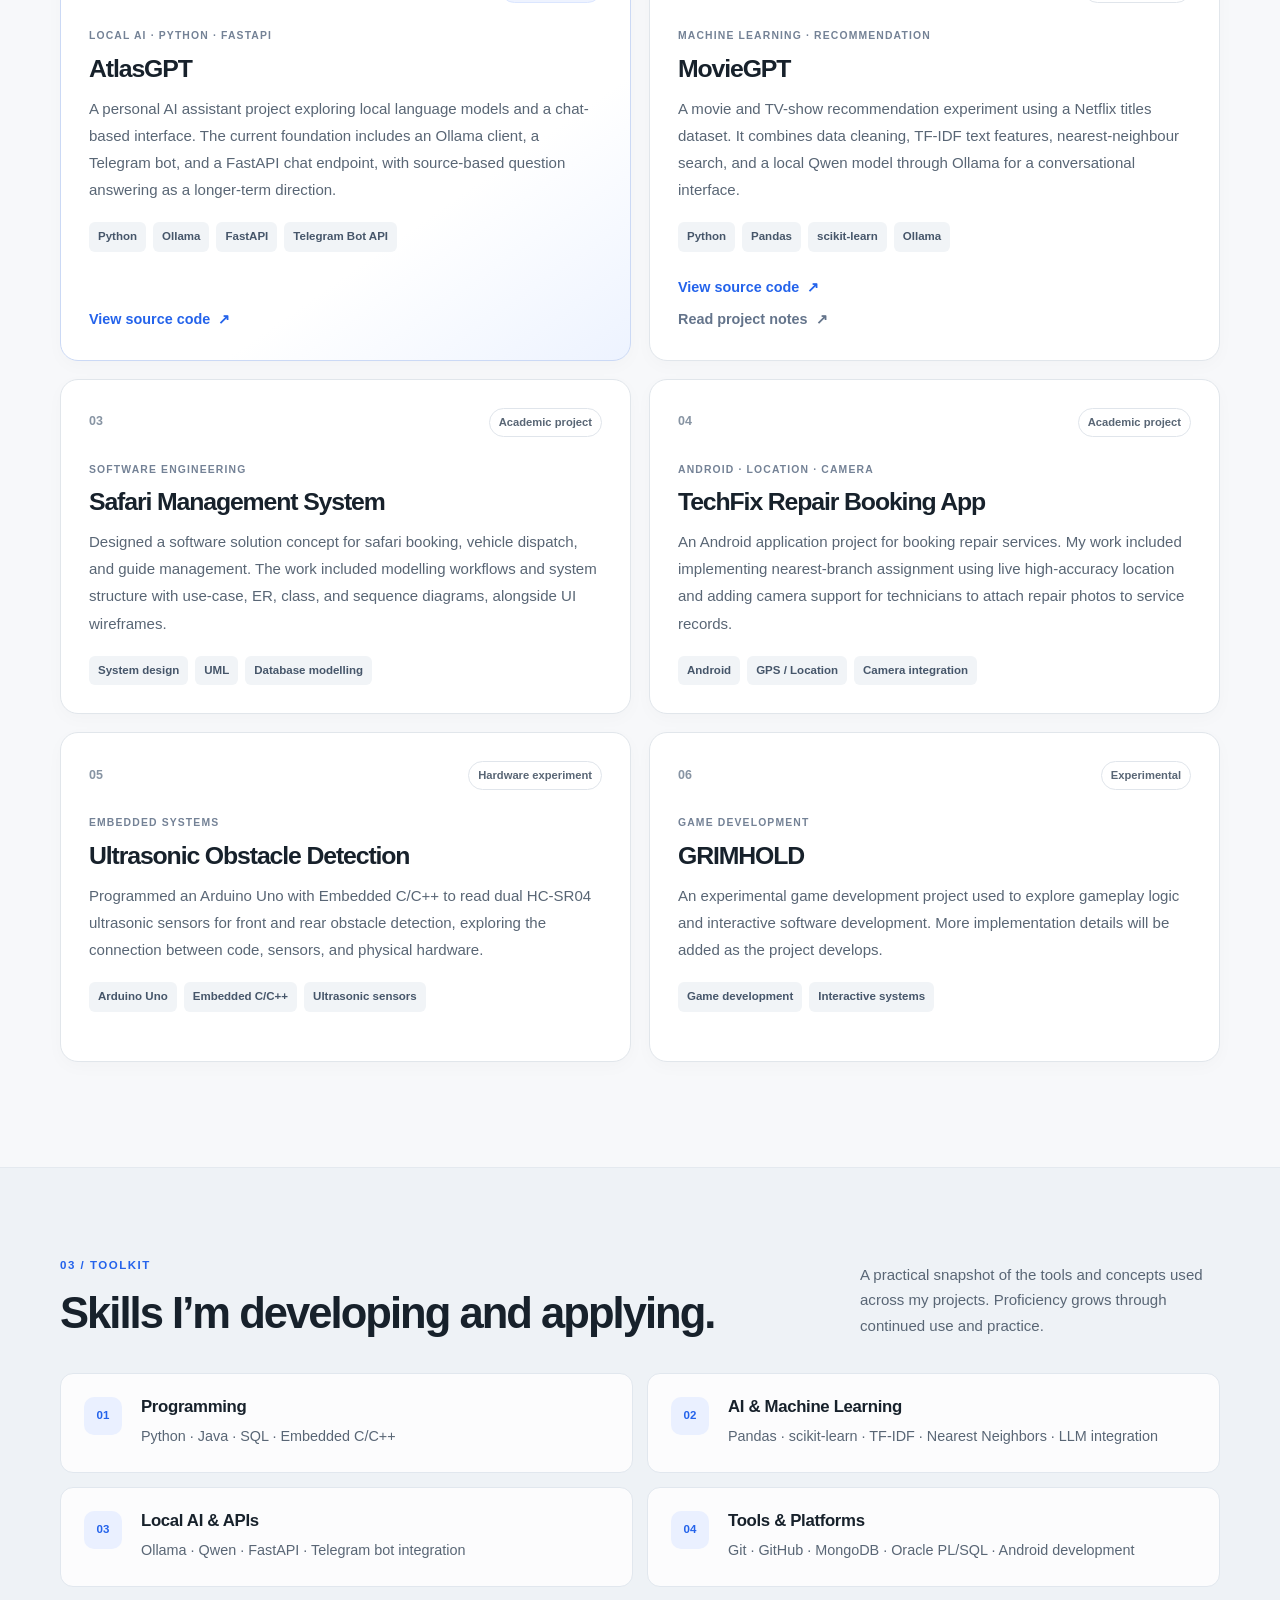
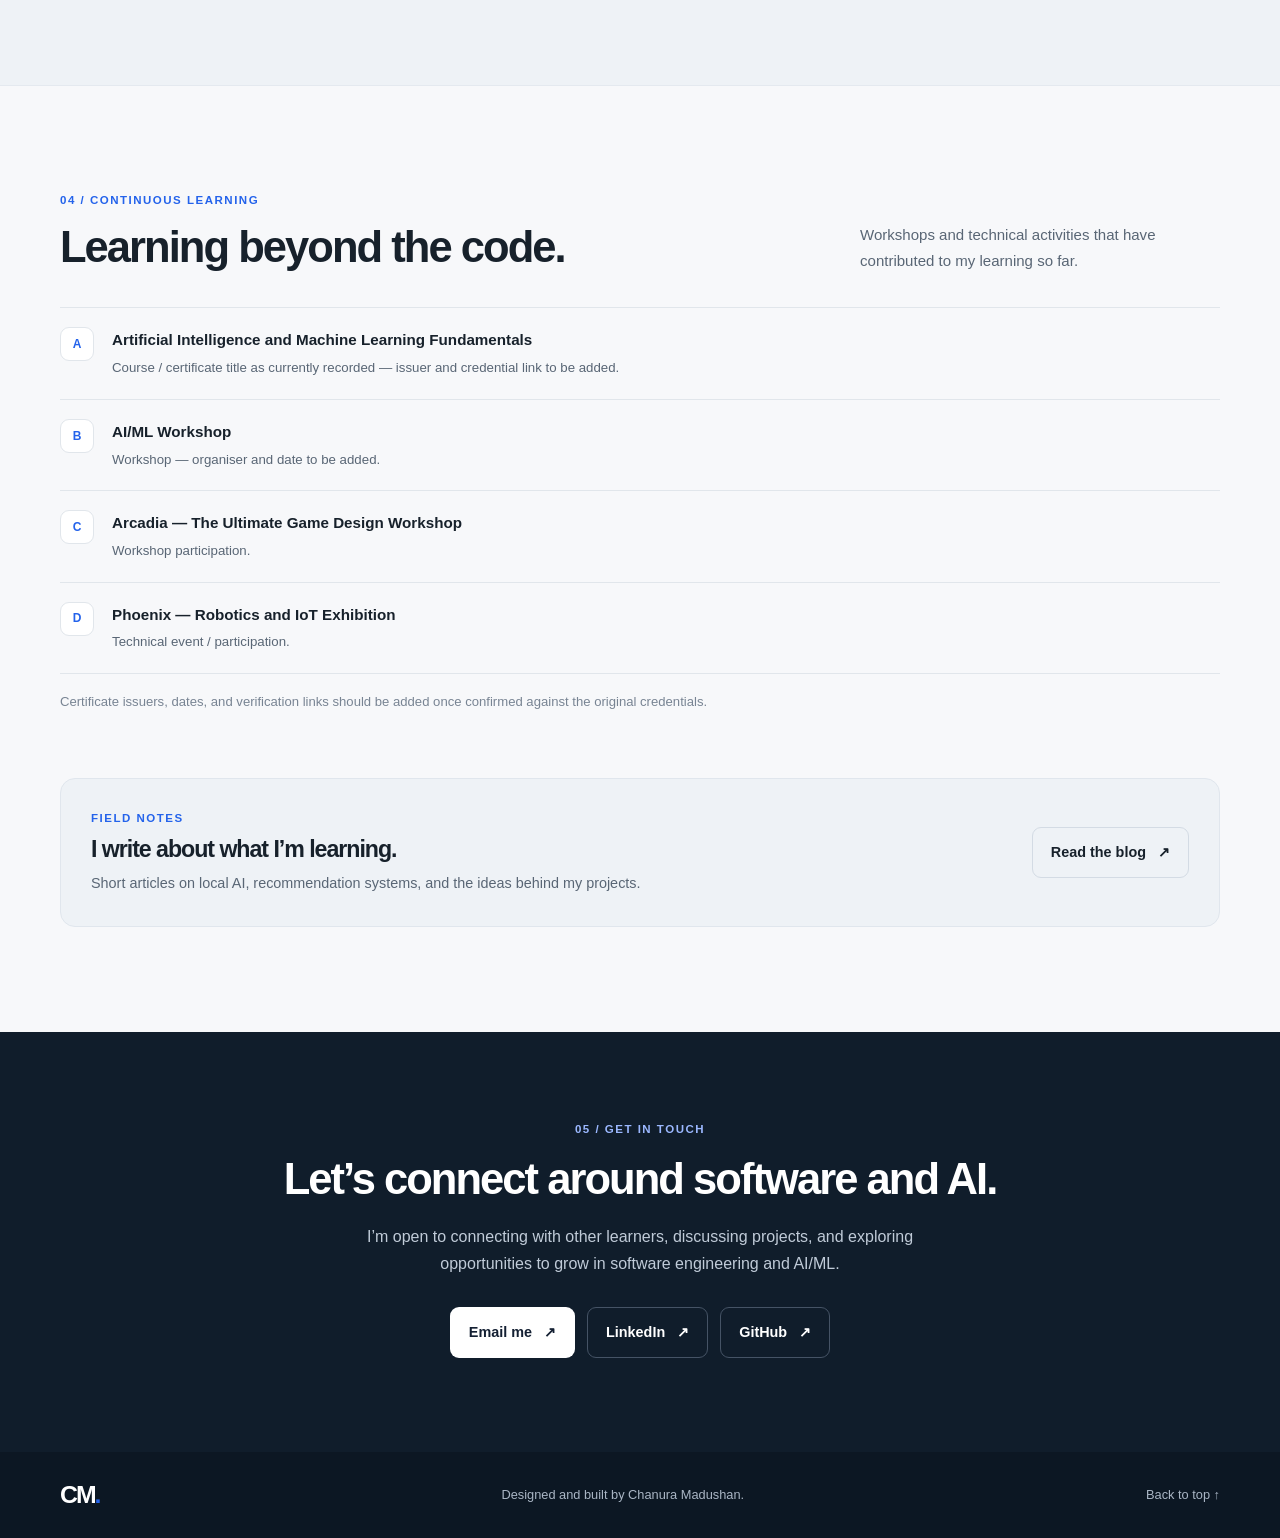
==== commit 09f77ca6: "Add light and dark mode toggle" ====
--- a/index.html
+++ b/index.html
@@ -22,7 +22,13 @@
         <a href="#skills">Skills</a>
         <a href="#learning">Learning</a>
       </nav>
-      <a class="header-cta" href="#contact">Contact <span aria-hidden="true">↗</span></a>
+      <div class="header-actions">
+        <button class="theme-toggle" type="button" aria-label="Switch to dark mode" aria-pressed="false">
+          <span class="theme-icon theme-icon-sun" aria-hidden="true">☀</span>
+          <span class="theme-icon theme-icon-moon" aria-hidden="true">☾</span>
+        </button>
+        <a class="header-cta" href="#contact">Contact <span aria-hidden="true">↗</span></a>
+      </div>
     </div>
   </header>
 
@@ -51,7 +57,7 @@
       </div>
     </section>
 
-    <section class="intro-band">
+    <section class="intro-band" id="about">
       <div class="container intro-grid">
         <p class="section-kicker">01 / PROFILE</p>
         <div>
@@ -167,5 +173,27 @@
     </section>
   </main>
   <footer class="site-footer"><div class="container footer-inner"><a class="brand" href="#home">CM<span>.</span></a><p>Designed and built by Chanura Madushan.</p><a href="#home">Back to top ↑</a></div></footer>
+
+  <script>
+    const toggle = document.querySelector('.theme-toggle');
+    const themeColor = document.querySelector('meta[name="theme-color"]');
+    const savedTheme = localStorage.getItem('theme');
+    const preferredDark = window.matchMedia('(prefers-color-scheme: dark)').matches;
+
+    function setTheme(theme) {
+      document.documentElement.dataset.theme = theme;
+      localStorage.setItem('theme', theme);
+      const isDark = theme === 'dark';
+      toggle.setAttribute('aria-pressed', isDark);
+      toggle.setAttribute('aria-label', isDark ? 'Switch to light mode' : 'Switch to dark mode');
+      themeColor.setAttribute('content', isDark ? '#0f1720' : '#f7f8fa');
+    }
+
+    setTheme(savedTheme || (preferredDark ? 'dark' : 'light'));
+
+    toggle.addEventListener('click', () => {
+      setTheme(document.documentElement.dataset.theme === 'dark' ? 'light' : 'dark');
+    });
+  </script>
 </body>
 </html>
--- a/style.css
+++ b/style.css
@@ -1,670 +1,174 @@
 :root {
-    --bg: #07111f;
-    --bg-soft: #0d1b2a;
-    --card: #10243a;
-    --card-hover: #15314d;
-    --text: #edf6ff;
-    --muted: #a9bdd0;
-    --accent: #38bdf8;
-    --accent-light: #67e8f9;
-    --accent-secondary: #818cf8;
-    --border: rgba(103, 232, 249, 0.14);
-    --shadow: 0 24px 60px rgba(0, 0, 0, 0.32);
-    --radius: 18px;
-    --max-width: 1120px;
+  color-scheme: light;
+  --ink: #17212b;
+  --muted: #596675;
+  --soft-muted: #788493;
+  --paper: #f7f8fa;
+  --white: #fff;
+  --line: #e1e6eb;
+  --accent: #2463eb;
+  --accent-dark: #194dc1;
+  --navy: #101d2b;
+  --max: 1160px;
+  --radius: 18px;
+  --shadow: 0 16px 45px rgba(24, 39, 56, .07);
 }
-
-* {
-    box-sizing: border-box;
-    margin: 0;
-    padding: 0;
+* { box-sizing: border-box; margin: 0; padding: 0; }
+html { scroll-behavior: smooth; scroll-padding-top: 95px; }
+body { background: var(--paper); color: var(--ink); font-family: "DM Sans", Arial, sans-serif; font-size: 16px; line-height: 1.7; -webkit-font-smoothing: antialiased; }
+a { color: inherit; text-decoration: none; }
+img { display: block; max-width: 100%; }
+button, a { -webkit-tap-highlight-color: transparent; }
+a:focus-visible { outline: 3px solid #84a8ff; outline-offset: 4px; border-radius: 5px; }
+.container { width: min(calc(100% - 48px), var(--max)); margin-inline: auto; }
+.skip-link { position: absolute; left: 12px; top: -60px; z-index: 100; padding: 10px 14px; background: var(--white); border: 1px solid var(--line); }
+.skip-link:focus { top: 12px; }
+.site-header { position: sticky; top: 0; z-index: 50; background: rgba(247,248,250,.9); border-bottom: 1px solid rgba(225,230,235,.8); backdrop-filter: blur(16px); }
+.header-inner { min-height: 78px; display: flex; align-items: center; justify-content: space-between; gap: 24px; }
+.brand { font-family: Manrope, sans-serif; font-size: 1.55rem; font-weight: 800; letter-spacing: -.08em; }
+.brand span { color: var(--accent); }
+.main-nav { display: flex; align-items: center; gap: clamp(18px, 3vw, 38px); }
+.main-nav a, .header-cta { color: var(--muted); font-size: .9rem; font-weight: 600; transition: color .2s ease; }
+.main-nav a:hover, .header-cta:hover { color: var(--accent); }
+.header-cta { color: var(--ink); padding: 9px 15px; border: 1px solid #cfd7e0; border-radius: 9px; }
+.header-cta span { margin-left: 5px; color: var(--accent); }
+.hero { display: grid; grid-template-columns: 1.25fr .75fr; align-items: center; gap: 70px; padding-block: clamp(72px, 10vw, 126px) 112px; }
+.eyebrow, .section-kicker, .project-type { font-size: .72rem; font-weight: 700; letter-spacing: .13em; text-transform: uppercase; }
+.eyebrow { display: flex; align-items: center; gap: 10px; color: #3f536a; margin-bottom: 25px; }
+.status-dot { width: 8px; height: 8px; border-radius: 50%; background: #2a9b69; box-shadow: 0 0 0 4px rgba(42,155,105,.1); }
+h1, h2, h3 { font-family: Manrope, "DM Sans", sans-serif; letter-spacing: -.045em; line-height: 1.17; }
+h1 { max-width: 760px; font-size: clamp(2.8rem, 5.5vw, 4.65rem); font-weight: 800; }
+h1 span { color: var(--accent); }
+.hero-lead { max-width: 630px; margin-top: 25px; color: var(--muted); font-size: 1.08rem; line-height: 1.85; }
+.hero-actions { display: flex; flex-wrap: wrap; align-items: center; gap: 12px; margin-top: 30px; }
+.button { display: inline-flex; min-height: 47px; align-items: center; justify-content: center; gap: 12px; padding: 12px 18px; border: 1px solid transparent; border-radius: 9px; font-size: .9rem; font-weight: 700; transition: transform .2s ease, background .2s ease, border-color .2s ease; }
+.button:hover { transform: translateY(-2px); }
+.button-primary { color: white; background: var(--accent); }
+.button-primary:hover { background: var(--accent-dark); }
+.button-secondary { color: var(--ink); background: transparent; border-color: #d3dbe4; }
+.button-secondary:hover { background: white; border-color: #aebdcd; }
+.hero-focus { display: flex; flex-wrap: wrap; gap: 12px; align-items: baseline; margin-top: 36px; padding-top: 20px; border-top: 1px solid var(--line); font-size: .84rem; }
+.hero-focus > span { color: var(--soft-muted); }
+.hero-focus p { color: #344356; font-weight: 600; }
+.hero-focus i { color: #9aa5b2; font-style: normal; margin-inline: 4px; }
+.hero-visual { position: relative; display: grid; place-items: center; min-height: 390px; }
+.portrait-frame { position: relative; z-index: 2; width: min(100%, 340px); padding: 10px; background: rgba(255,255,255,.78); border: 1px solid #e0e6ec; border-radius: 25px; box-shadow: 0 28px 70px rgba(25,45,70,.13); transform: rotate(2deg); }
+.portrait-frame img { width: 100%; aspect-ratio: 1; object-fit: cover; border-radius: 17px; background: #e8edf3; }
+.portrait-caption { display: flex; align-items: center; gap: 12px; padding: 15px 8px 8px; transform: rotate(-2deg); }
+.caption-mark { display: grid; place-items: center; width: 40px; height: 40px; border-radius: 12px; color: var(--accent); background: #eaf0ff; font-size: .8rem; font-weight: 800; }
+.portrait-caption strong, .portrait-caption small { display: block; }
+.portrait-caption strong { font-size: .9rem; }
+.portrait-caption small { margin-top: 1px; color: var(--muted); font-size: .75rem; }
+.orbit { position: absolute; border: 1px solid #dbe3ec; border-radius: 50%; }
+.orbit-one { width: 390px; height: 390px; }
+.orbit-two { width: 470px; height: 470px; border-style: dashed; opacity: .75; }
+.visual-label { position: absolute; z-index: 3; padding: 7px 11px; color: #344356; background: white; border: 1px solid var(--line); border-radius: 7px; box-shadow: 0 8px 20px rgba(20,40,60,.07); font-size: .68rem; font-weight: 800; letter-spacing: .1em; }
+.label-one { top: 40px; right: 4px; }
+.label-two { bottom: 44px; left: -4px; }
+.intro-band { background: #eef2f6; border-block: 1px solid #e5eaf0; }
+.intro-grid { display: grid; grid-template-columns: .45fr 1.55fr; gap: 50px; padding-block: 72px; }
+.section-kicker { color: var(--accent); }
+.intro-grid h2, .section-heading h2, .contact-inner h2 { font-size: clamp(2rem, 3.4vw, 3rem); font-weight: 750; }
+.intro-grid > div > p { max-width: 770px; margin-top: 20px; color: var(--muted); font-size: 1.04rem; }
+.profile-links { display: flex; flex-wrap: wrap; gap: 24px; margin-top: 25px; }
+.profile-links a, .text-link { color: var(--accent); font-size: .9rem; font-weight: 700; }
+.profile-links a span, .text-link span { margin-left: 4px; }
+.section { padding-block: 105px; }
+.section-heading { display: flex; justify-content: space-between; align-items: end; gap: 35px; margin-bottom: 34px; }
+.section-heading h2 { margin-top: 12px; }
+.section-heading > p { max-width: 360px; color: var(--muted); font-size: .94rem; }
+.project-grid { display: grid; grid-template-columns: repeat(2, minmax(0, 1fr)); gap: 18px; }
+.project-card { display: flex; flex-direction: column; align-items: flex-start; min-height: 330px; padding: 28px; background: white; border: 1px solid var(--line); border-radius: var(--radius); box-shadow: 0 5px 18px rgba(24,39,56,.025); transition: transform .22s ease, box-shadow .22s ease, border-color .22s ease; }
+.project-card:hover { transform: translateY(-4px); border-color: #cbd7e8; box-shadow: var(--shadow); }
+.project-featured { background: linear-gradient(145deg, #fff 65%, #edf3ff); border-color: #cbd9f5; }
+.project-topline { display: flex; width: 100%; align-items: center; justify-content: space-between; gap: 12px; margin-bottom: 24px; }
+.project-index { color: #8794a3; font-family: Manrope, sans-serif; font-size: .78rem; font-weight: 800; }
+.project-status { padding: 4px 9px; border: 1px solid #e0e5eb; border-radius: 999px; color: #596675; font-size: .7rem; font-weight: 600; }
+.status-progress { color: #2457bd; background: #eef3ff; border-color: #dbe6ff; }
+.project-type { color: #748296; font-size: .65rem; letter-spacing: .11em; }
+.project-card h3 { margin-top: 9px; font-size: 1.55rem; }
+.project-card > p:not(.project-type) { margin-top: 12px; color: var(--muted); font-size: .94rem; line-height: 1.8; }
+.tag-list { display: flex; flex-wrap: wrap; gap: 7px; margin-top: 19px; list-style: none; }
+.tag-list li { padding: 5px 9px; color: #46566a; background: #f1f4f7; border-radius: 6px; font-size: .72rem; font-weight: 600; }
+.text-link { display: inline-block; margin-top: 23px; }
+.secondary-link { margin-top: 10px; color: #64748b; }
+.project-card .text-link:last-child { margin-top: auto; padding-top: 22px; }
+.project-card .secondary-link:last-child { margin-top: 8px; padding-top: 0; }
+.skills-section { padding-block: 88px 98px; background: #eef2f6; border-block: 1px solid #e4e9ef; }
+.skills-grid { display: grid; grid-template-columns: repeat(2, minmax(0, 1fr)); gap: 14px; }
+.skill-card { display: flex; align-items: flex-start; gap: 19px; padding: 23px; background: rgba(255,255,255,.82); border: 1px solid #e1e7ee; border-radius: 13px; }
+.skill-number { display: grid; flex: 0 0 38px; place-items: center; width: 38px; height: 38px; color: var(--accent); background: #eaf0ff; border-radius: 10px; font-size: .72rem; font-weight: 800; }
+.skill-card h3 { font-size: 1.05rem; letter-spacing: -.02em; }
+.skill-card p { margin-top: 8px; color: var(--muted); font-size: .9rem; }
+.learning-list { border-top: 1px solid var(--line); }
+.learning-list > div { display: flex; align-items: flex-start; gap: 18px; padding: 19px 0; border-bottom: 1px solid var(--line); }
+.learning-marker { display: grid; flex: 0 0 34px; place-items: center; width: 34px; height: 34px; background: white; border: 1px solid var(--line); border-radius: 9px; color: var(--accent); font-size: .75rem; font-weight: 800; }
+.learning-list p { flex: 1; }
+.learning-list strong, .learning-list small { display: block; }
+.learning-list strong { font-size: .95rem; }
+.learning-list small { margin-top: 4px; color: var(--muted); font-size: .83rem; }
+.credential-note { margin-top: 17px; color: var(--soft-muted); font-size: .82rem; }
+.blog-strip { display: flex; justify-content: space-between; align-items: center; gap: 30px; margin-top: 65px; padding: 30px; background: #eef2f6; border: 1px solid #e0e6ed; border-radius: 15px; }
+.blog-strip h3 { margin-top: 7px; font-size: 1.45rem; }
+.blog-strip > div > p:last-child { margin-top: 8px; color: var(--muted); font-size: .9rem; }
+.blog-strip .button { flex: 0 0 auto; }
+.contact-section { padding-block: 88px 94px; color: white; background: var(--navy); }
+.contact-inner { text-align: center; }
+.contact-inner .section-kicker { color: #9bb8ff; }
+.contact-inner h2 { max-width: 750px; margin: 15px auto 0; }
+.contact-inner > p:not(.section-kicker) { max-width: 630px; margin: 18px auto 0; color: #c0cbd8; }
+.contact-inner .hero-actions { justify-content: center; }
+.button-light { color: #142033; background: white; }
+.button-light:hover { background: #e9efff; }
+.button-outline-light { color: white; border-color: #455365; }
+.button-outline-light:hover { background: #1a2b40; border-color: #8395aa; }
+.site-footer { background: #0c1723; color: #aab6c5; }
+.footer-inner { display: flex; align-items: center; justify-content: space-between; gap: 20px; min-height: 86px; }
+.footer-inner .brand { color: white; }
+.footer-inner p, .footer-inner > a:last-child { font-size: .8rem; }
+.footer-inner > a:last-child:hover { color: white; }
+@media (max-width: 900px) {
+  .hero { gap: 35px; grid-template-columns: 1.15fr .85fr; }
+  .orbit-one { width: 320px; height: 320px; }
+  .orbit-two { width: 390px; height: 390px; }
+  .section-heading { align-items: flex-start; flex-direction: column; gap: 14px; }
+  .section-heading > p { max-width: 600px; }
 }
-
-html {
-    scroll-behavior: smooth;
-    scroll-padding-top: 110px;
+@media (max-width: 680px) {
+  .container { width: min(calc(100% - 34px), var(--max)); }
+  .header-inner { min-height: 70px; gap: 12px; }
+  .main-nav { gap: 13px; }
+  .main-nav a { font-size: .78rem; }
+  .header-cta { padding: 7px 10px; font-size: .8rem; }
+  .hero { grid-template-columns: 1fr; padding-block: 66px 80px; }
+  .hero-copy { order: 1; }
+  .hero-visual { order: 0; min-height: 300px; margin-bottom: 10px; }
+  .portrait-frame { width: min(70%, 275px); }
+  .orbit-one { width: 290px; height: 290px; }
+  .orbit-two { width: 340px; height: 340px; }
+  .label-one { right: 8%; top: 24px; }
+  .label-two { left: 8%; bottom: 28px; }
+  h1 { font-size: clamp(2.45rem, 10vw, 3.7rem); }
+  .hero-lead { font-size: 1rem; }
+  .intro-grid { grid-template-columns: 1fr; gap: 18px; padding-block: 54px; }
+  .section { padding-block: 72px; }
+  .project-grid, .skills-grid { grid-template-columns: 1fr; }
+  .project-card { min-height: auto; padding: 24px; }
+  .skills-section { padding-block: 68px; }
+  .blog-strip { align-items: flex-start; flex-direction: column; padding: 24px; }
+  .contact-section { padding-block: 68px; }
+  .footer-inner { flex-wrap: wrap; justify-content: space-between; padding-block: 22px; }
+  .footer-inner p { order: 3; width: 100%; }
 }
-
-body {
-    min-height: 100vh;
-    font-family: -apple-system, BlinkMacSystemFont, "SF Pro Display", "SF Pro Text", "Helvetica Neue", Arial, sans-serif;
-    color: var(--text);
-    background: var(--bg);
-    line-height: 1.7;
-    overflow-x: hidden;
-    position: relative;
+@media (max-width: 420px) {
+  .main-nav { gap: 9px; }
+  .main-nav a { font-size: .73rem; }
+  .header-cta { display: none; }
+  .hero-actions { align-items: stretch; flex-direction: column; }
+  .hero-actions .button { width: 100%; }
+  .hero-focus { align-items: flex-start; flex-direction: column; gap: 4px; }
+  .profile-links { gap: 14px; }
 }
-
-body::before {
-    content: "";
-    position: fixed;
-    inset: 0;
-    z-index: -2;
-    pointer-events: none;
-    opacity: 0.55;
-    background-image:
-        linear-gradient(rgba(56, 189, 248, 0.045) 1px, transparent 1px),
-        linear-gradient(90deg, rgba(56, 189, 248, 0.045) 1px, transparent 1px);
-    background-size: 55px 55px;
-    mask-image: linear-gradient(to bottom, black, transparent 82%);
-    animation: gridDrift 24s linear infinite;
-}
-
-a {
-    color: inherit;
-    text-decoration: none;
-}
-
-img {
-    display: block;
-    max-width: 100%;
-}
-
-header {
-    width: min(92%, var(--max-width));
-    margin: 0 auto;
-    padding-top: 55px;
-    position: relative;
-}
-
-h1 {
-    max-width: 950px;
-    margin-bottom: 18px;
-    font-size: clamp(2.2rem, 5vw, 4.5rem);
-    line-height: 1.05;
-    letter-spacing: -0.045em;
-    font-weight: 750;
-    background: linear-gradient(110deg, #ffffff 5%, var(--accent-light) 48%, var(--accent-secondary) 95%);
-    -webkit-background-clip: text;
-    background-clip: text;
-    color: transparent;
-    animation: titleReveal 1s ease both;
-}
-
-nav {
-    position: sticky;
-    top: 18px;
-    z-index: 1000;
-    display: flex;
-    justify-content: center;
-    align-items: center;
-    flex-wrap: wrap;
-    gap: 5px;
-    width: fit-content;
-    max-width: 100%;
-    margin: 0 auto 65px;
-    padding: 7px;
-    background: rgba(7, 17, 31, 0.68);
-    border: 1px solid rgba(103, 232, 249, 0.18);
-    border-radius: 999px;
-    box-shadow: 0 14px 45px rgba(0, 0, 0, 0.28);
-    backdrop-filter: blur(20px);
-}
-
-nav a {
-    padding: 9px 16px;
-    border-radius: 999px;
-    color: var(--muted);
-    font-size: 0.9rem;
-    font-weight: 600;
-    transition: color .25s ease, background .25s ease, transform .25s ease;
-}
-
-nav a:hover {
-    color: var(--text);
-    background: rgba(56, 189, 248, 0.12);
-    transform: translateY(-1px);
-}
-
-main {
-    width: 100%;
-}
-
-section {
-    width: min(92%, var(--max-width));
-    margin: 0 auto 35px;
-    padding: 38px;
-    background: linear-gradient(145deg, rgba(16, 36, 58, 0.72), rgba(7, 17, 31, 0.78));
-    border: 1px solid rgba(103, 232, 249, 0.12);
-    border-radius: var(--radius);
-    box-shadow: var(--shadow);
-    backdrop-filter: blur(14px);
-    animation: sectionAppear .8s ease both;
-}
-
-section h3 {
-    margin-bottom: 20px;
-    color: var(--text);
-    font-size: clamp(1.6rem, 3vw, 2.1rem);
-    line-height: 1.2;
-    letter-spacing: -0.025em;
-}
-
-section h3::after {
-    content: "";
-    display: block;
-    width: 48px;
-    height: 2px;
-    margin-top: 10px;
-    background: var(--accent);
-    border-radius: 999px;
-}
-
-p {
-    color: var(--muted);
-}
-
-.home {
-    display: grid;
-    grid-template-columns: 1.5fr 0.8fr;
-    gap: 55px;
-    align-items: center;
-    min-height: 420px;
-}
-
-.home-content {
-    display: flex;
-    flex-direction: column;
-    justify-content: center;
-}
-
-.home p {
-    max-width: 680px;
-}
-
-.home img {
-    width: min(100%, 280px);
-    aspect-ratio: 1;
-    justify-self: center;
-    object-fit: cover;
-    border-radius: 24px;
-    border: 1px solid rgba(103, 232, 249, 0.25);
-    box-shadow: 0 0 0 8px rgba(56, 189, 248, 0.025), 0 25px 70px rgba(0, 0, 0, 0.48);
-    transition: transform .45s ease, border-color .45s ease, box-shadow .45s ease;
-    animation: profileFloat 5s ease-in-out infinite;
-}
-
-.home img:hover {
-    transform: translateY(-8px) scale(1.015);
-    border-color: rgba(103, 232, 249, 0.55);
-    box-shadow: 0 0 35px rgba(56, 189, 248, 0.12), 0 30px 80px rgba(0, 0, 0, 0.5);
-}
-
-.work > p {
-    margin-top: 15px;
-    padding: 22px;
-    background: rgba(7, 17, 31, 0.66);
-    border: 1px solid rgba(103, 232, 249, 0.1);
-    border-radius: 14px;
-    transition: transform .3s ease, background .3s ease, border-color .3s ease, box-shadow .3s ease;
-}
-
-.work > p:hover {
-    transform: translateY(-4px);
-    background: rgba(21, 49, 77, 0.72);
-    border-color: rgba(56, 189, 248, 0.3);
-    box-shadow: 0 14px 35px rgba(0, 0, 0, 0.2);
-}
-
-.work strong {
-    display: inline-block;
-    margin-bottom: 5px;
-    color: var(--text);
-    font-size: 1.05rem;
-}
-
-.work a {
-    color: var(--accent-light);
-    font-weight: 600;
-    transition: color 0.2s ease;
-}
-
-.work a:hover {
-    color: var(--text);
-}
-
-.certificatesandachievements ul {
-    list-style: none;
-}
-
-.certificatesandachievements li {
-    position: relative;
-    margin: 12px 0;
-    padding: 15px 18px 15px 45px;
-    color: var(--muted);
-    background: rgba(15, 13, 11, 0.65);
-    border: 1px solid var(--border);
-    border-radius: 12px;
-    transition:
-        transform 0.25s ease,
-        border-color 0.25s ease;
-}
-
-.certificatesandachievements li::before {
-    content: "✓";
-    position: absolute;
-    left: 17px;
-    color: var(--accent);
-    font-weight: 700;
-}
-
-.certificatesandachievements li:hover {
-    transform: translateX(4px);
-    border-color: rgba(217, 154, 91, 0.3);
-}
-
-.contact {
-    display: flex;
-    justify-content: center;
-    align-items: center;
-    flex-wrap: wrap;
-    gap: 12px;
-    margin-bottom: 60px;
-}
-
-.contact h3 {
-    width: 100%;
-    text-align: center;
-}
-
-.contact h3::after {
-    margin-left: auto;
-    margin-right: auto;
-}
-
-.contact a {
-    min-width: 130px;
-    padding: 12px 20px;
-    text-align: center;
-    color: var(--text);
-    background: rgba(15, 13, 11, 0.65);
-    border: 1px solid var(--border);
-    border-radius: 12px;
-    font-weight: 600;
-    transition:
-        color 0.25s ease,
-        background 0.25s ease,
-        border-color 0.25s ease,
-        transform 0.25s ease;
-}
-
-.contact a:hover {
-    color: #17110c;
-    background: var(--accent);
-    border-color: var(--accent);
-    transform: translateY(-3px);
-}
-
-::selection {
-    color: #17110c;
-    background: var(--accent);
-}
-
-::-webkit-scrollbar {
-    width: 9px;
-}
-
-::-webkit-scrollbar-track {
-    background: var(--bg);
-}
-
-::-webkit-scrollbar-thumb {
-    background: #3a3028;
-    border-radius: 10px;
-}
-
-::-webkit-scrollbar-thumb:hover {
-    background: #58483b;
-}
-
-@keyframes gridDrift {
-    from { background-position: 0 0; }
-    to { background-position: 110px 55px; }
-}
-
-@keyframes titleReveal {
-    from { opacity: 0; transform: translateY(16px); filter: blur(6px); }
-    to { opacity: 1; transform: translateY(0); filter: blur(0); }
-}
-
-@keyframes profileFloat {
-    0%, 100% { transform: translateY(0); }
-    50% { transform: translateY(-7px); }
-}
-
-@keyframes sectionAppear {
-    from { opacity: 0; transform: translateY(18px); }
-    to { opacity: 1; transform: translateY(0); }
-}
-
 @media (prefers-reduced-motion: reduce) {
-    *, *::before, *::after {
-        animation-duration: 0.01ms !important;
-        animation-iteration-count: 1 !important;
-        scroll-behavior: auto !important;
-    }
-}
-
-@media (max-width: 780px) {
-    header {
-        padding-top: 30px;
-    }
-
-    h1 {
-        margin-bottom: 22px;
-    }
-
-    nav {
-        position: static;
-        width: 92%;
-        margin-bottom: 35px;
-        border-radius: 16px;
-    }
-
-    nav a {
-        flex: 1 1 110px;
-        text-align: center;
-    }
-
-    section {
-        padding: 26px;
-    }
-
-    .home {
-        grid-template-columns: 1fr;
-        gap: 30px;
-        min-height: auto;
-    }
-
-    .home img {
-        grid-row: 1;
-        width: 220px;
-    }
-
-    .home-content {
-        grid-row: 2;
-    }
-}
-
-@media (max-width: 480px) {
-    header {
-        width: 94%;
-    }
-
-    h1 {
-        font-size: 2.2rem;
-    }
-
-    nav {
-        width: 94%;
-        padding: 6px;
-    }
-
-    nav a {
-        padding: 8px 9px;
-        font-size: 0.82rem;
-    }
-
-    section {
-        width: 94%;
-        padding: 21px;
-        border-radius: 14px;
-    }
-
-    .home img {
-        width: 190px;
-    }
-
-    .contact {
-        flex-direction: column;
-    }
-
-    .contact a {
-        width: 100%;
-    }
-}
-
-.skills-cards {
-    display: grid;
-    grid-template-columns: repeat(2, minmax(0, 1fr));
-    gap: 20px;
-}
-
-.skills-card {
-    position: relative;
-    overflow: hidden;
-    padding: 30px;
-    background:
-        linear-gradient(145deg, rgba(217, 154, 91, 0.08), transparent 42%),
-        rgba(15, 13, 11, 0.72);
-    border: 1px solid var(--border);
-    border-radius: 18px;
-    transition:
-        transform 0.3s ease,
-        border-color 0.3s ease,
-        box-shadow 0.3s ease;
-}
-
-.skills-card::before {
-    content: "";
-    position: absolute;
-    top: 0;
-    left: 0;
-    width: 100%;
-    height: 3px;
-    background: linear-gradient(90deg, var(--accent), transparent);
-    opacity: 0.9;
-}
-
-.skills-card:hover {
-    transform: translateY(-5px);
-    border-color: rgba(217, 154, 91, 0.35);
-    box-shadow: 0 22px 45px rgba(0, 0, 0, 0.28);
-}
-
-.skills-card-personal::before {
-    background: linear-gradient(90deg, var(--accent-light), transparent);
-}
-
-.skills-card-header {
-    display: flex;
-    gap: 18px;
-    align-items: flex-start;
-    margin-bottom: 28px;
-}
-
-.skills-card-number {
-    flex: 0 0 auto;
-    display: grid;
-    place-items: center;
-    width: 42px;
-    height: 42px;
-    color: var(--accent-light);
-    background: rgba(217, 154, 91, 0.1);
-    border: 1px solid var(--border);
-    border-radius: 12px;
-    font-size: 0.78rem;
-    font-weight: 700;
-    letter-spacing: 0.08em;
-}
-
-.skills-card h4 {
-    margin-bottom: 5px;
-    color: var(--text);
-    font-size: 1.25rem;
-    letter-spacing: -0.015em;
-}
-
-.skills-card-header p {
-    color: var(--muted);
-    font-size: 0.9rem;
-    line-height: 1.55;
-}
-
-.skill-groups {
-    display: grid;
-    gap: 20px;
-}
-
-.skill-group {
-    padding-top: 18px;
-    border-top: 1px solid rgba(240, 189, 126, 0.09);
-}
-
-.skill-label {
-    display: block;
-    margin-bottom: 10px;
-    color: var(--text);
-    font-size: 0.78rem;
-    font-weight: 700;
-    letter-spacing: 0.08em;
-    text-transform: uppercase;
-}
-
-.skill-list {
-    display: flex;
-    flex-wrap: wrap;
-    gap: 8px;
-}
-
-.skill-list span {
-    padding: 7px 12px;
-    color: var(--muted);
-    background: rgba(29, 24, 20, 0.9);
-    border: 1px solid var(--border);
-    border-radius: 999px;
-    font-size: 0.88rem;
-    transition:
-        color 0.2s ease,
-        border-color 0.2s ease,
-        background 0.2s ease;
-}
-
-.skill-list span:hover {
-    color: var(--text);
-    background: rgba(217, 154, 91, 0.1);
-    border-color: rgba(217, 154, 91, 0.3);
-}
-
-@media (max-width: 780px) {
-    .skills-cards {
-        grid-template-columns: 1fr;
-    }
-}
-
-
-/* Recruiter-focused project cards */
-.project-columns {
-    display: grid;
-    grid-template-columns: repeat(2, minmax(0, 1fr));
-    gap: 22px;
-}
-
-.project-card {
-    position: relative;
-    overflow: hidden;
-    padding: 30px;
-    background: linear-gradient(145deg, rgba(56, 189, 248, 0.08), rgba(13, 27, 42, 0.9));
-    border: 1px solid var(--border);
-    border-radius: 20px;
-    box-shadow: 0 18px 45px rgba(0, 0, 0, 0.2);
-}
-
-.project-card::before {
-    content: "";
-    position: absolute;
-    top: 0;
-    left: 0;
-    right: 0;
-    height: 3px;
-    background: linear-gradient(90deg, var(--accent), var(--accent-secondary), transparent);
-}
-
-.personal-projects::before {
-    background: linear-gradient(90deg, var(--accent-secondary), var(--accent-light), transparent);
-}
-
-.project-card-header {
-    display: flex;
-    gap: 16px;
-    align-items: flex-start;
-    margin-bottom: 24px;
-}
-
-.project-number {
-    display: grid;
-    place-items: center;
-    flex: 0 0 42px;
-    height: 42px;
-    color: var(--accent-light);
-    background: rgba(56, 189, 248, 0.1);
-    border: 1px solid var(--border);
-    border-radius: 12px;
-    font-size: 0.78rem;
-    font-weight: 700;
-}
-
-.project-card-header h4 {
-    margin-bottom: 5px;
-    color: var(--text);
-    font-size: 1.25rem;
-}
-
-.project-card-header p {
-    font-size: 0.9rem;
-    line-height: 1.55;
-}
-
-.project-card > p {
-    margin-top: 14px;
-    padding: 18px;
-    background: rgba(7, 17, 31, 0.62);
-    border: 1px solid rgba(103, 232, 249, 0.1);
-    border-radius: 14px;
-}
-
-.project-card > p:hover {
-    border-color: rgba(103, 232, 249, 0.28);
-    background: rgba(21, 49, 77, 0.72);
-}
-
-.skills-grid {
-    display: grid;
-    grid-template-columns: repeat(2, minmax(0, 1fr));
-    gap: 16px;
-}
-
-.skill-category {
-    padding: 22px;
-    background: rgba(7, 17, 31, 0.62);
-    border: 1px solid var(--border);
-    border-radius: 15px;
-}
-
-.skill-category h4 {
-    margin-bottom: 13px;
-    color: var(--text);
-    font-size: 1.02rem;
-}
-
-.skill-list {
-    display: flex;
-    flex-wrap: wrap;
-    gap: 8px;
-}
-
-.skill-list span {
-    padding: 7px 12px;
-    color: var(--muted);
-    background: rgba(16, 36, 58, 0.9);
-    border: 1px solid var(--border);
-    border-radius: 999px;
-    font-size: 0.88rem;
-}
-
-@media (max-width: 780px) {
-    .project-columns,
-    .skills-grid {
-        grid-template-columns: 1fr;
-    }
-}
+  *, *::before, *::after { scroll-behavior: auto !important; transition-duration: .01ms !important; animation-duration: .01ms !important; animation-iteration-count: 1 !important; }
+}
